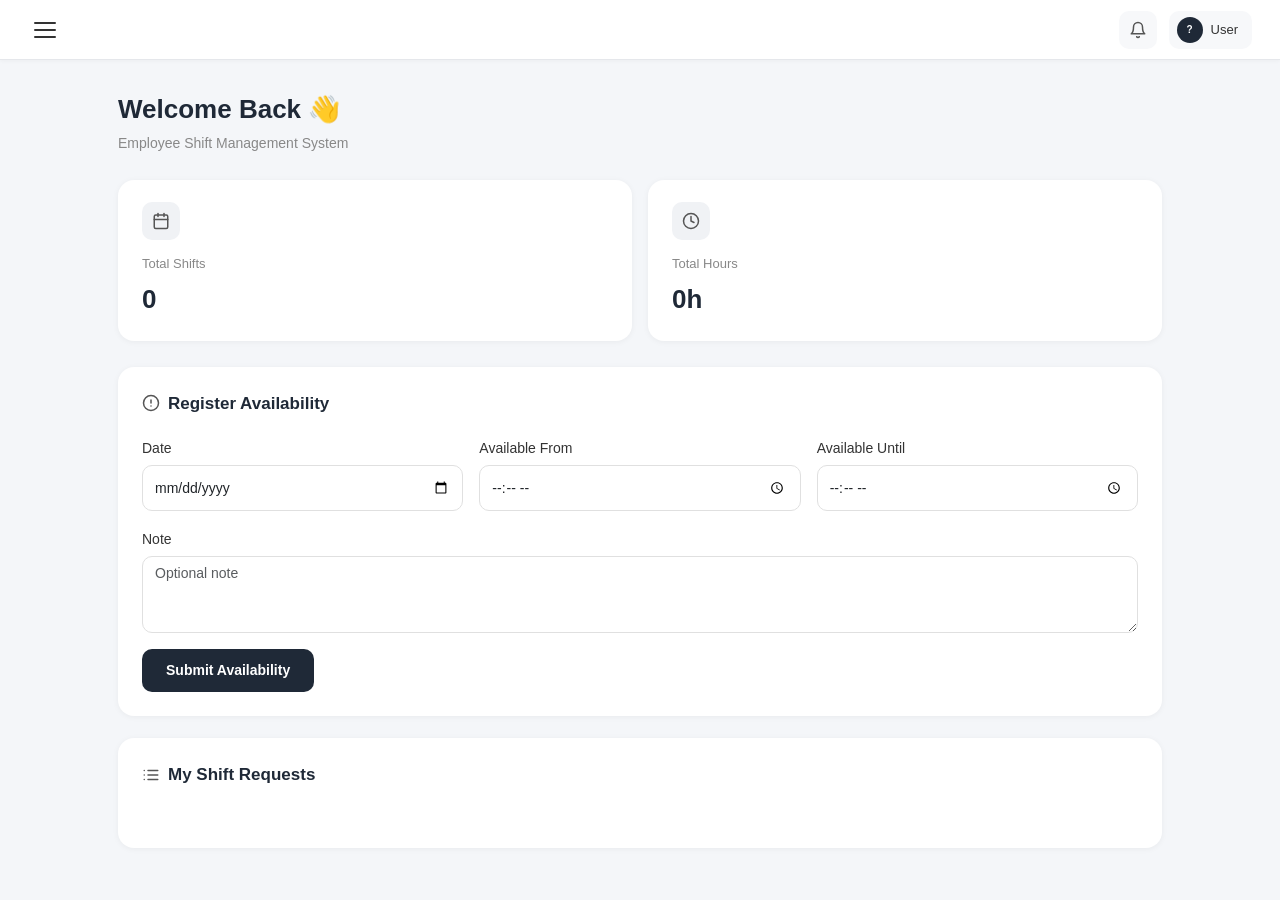
==== src/main/resources/static/index.html @ a36f32c4 "first commit" ====
<!DOCTYPE html>
<html lang="en">
<head>
<meta charset="UTF-8">
<meta name="viewport" content="width=device-width, initial-scale=1.0">
<title>Shift Manager</title>
<link href="https://cdn.jsdelivr.net/npm/bootstrap@5.3.0/dist/css/bootstrap.min.css" rel="stylesheet">
<style>
*{margin:0;padding:0;box-sizing:border-box;}

body{
    background:#f4f6f9;
    font-family:"Segoe UI",sans-serif;
    color:#333;
}

/* ── OVERLAY ── */
#overlay{
    display:none;
    position:fixed;
    inset:0;
    background:rgba(0,0,0,0.35);
    z-index:200;
}
#overlay.open{display:block;}

/* ── DRAWER ── */
.drawer{
    position:fixed;
    top:0;left:0;bottom:0;
    width:270px;
    background:#fff;
    border-right:1px solid #e5e7eb;
    padding:0;
    z-index:300;
    transform:translateX(-100%);
    transition:transform .25s ease;
    display:flex;
    flex-direction:column;
}
.drawer.open{transform:translateX(0);}

.drawer-header{
    display:flex;
    align-items:center;
    justify-content:space-between;
    padding:22px 20px 18px;
    border-bottom:1px solid #f0f0f0;
}

.logo{
    font-size:20px;
    font-weight:700;
    color:#1f2937;
    letter-spacing:-.3px;
}

.close-btn{
    background:none;
    border:none;
    cursor:pointer;
    padding:4px;
    color:#777;
    font-size:20px;
    line-height:1;
}
.close-btn:hover{color:#333;}

/* ── DRAWER USER CARD ── */
.drawer-user{
    margin:16px 16px 0;
    background:#f7f8fa;
    border-radius:12px;
    padding:14px 16px;
    display:flex;
    align-items:center;
    gap:12px;
}
.user-avatar{
    width:38px;height:38px;
    border-radius:50%;
    background:#1f2937;
    color:#fff;
    display:flex;align-items:center;justify-content:center;
    font-size:14px;font-weight:700;
    flex-shrink:0;
}
.user-meta .role-tag{
    font-size:11px;
    color:#999;
}
.user-meta .uname{
    font-size:14px;
    font-weight:600;
    color:#1f2937;
}

/* ── DRAWER NAV ── */
.drawer-nav{
    flex:1;
    overflow-y:auto;
    padding:16px 12px 0;
}

.menu-section{
    font-size:11px;
    color:#aaa;
    text-transform:uppercase;
    letter-spacing:.6px;
    padding:0 8px;
    margin:18px 0 6px;
}

.menu-item{
    display:flex;
    align-items:center;
    gap:12px;
    padding:11px 14px;
    border-radius:10px;
    cursor:pointer;
    transition:.15s;
    font-size:14px;
    color:#444;
    text-decoration:none;
    margin-bottom:2px;
}
.menu-item svg{
    width:18px;height:18px;
    flex-shrink:0;
    stroke:#777;
}
.menu-item:hover{background:#f2f4f7;color:#1f2937;}
.menu-item:hover svg{stroke:#1f2937;}
.menu-item.active{background:#1f2937;color:#fff;}
.menu-item.active svg{stroke:#fff;}

/* ── DRAWER FOOTER ── */
.drawer-footer{
    padding:16px;
    border-top:1px solid #f0f0f0;
}
.logout-btn{
    width:100%;
    background:#ef4444;
    color:#fff;
    border:none;
    padding:11px;
    border-radius:10px;
    font-weight:600;
    font-size:14px;
    cursor:pointer;
    transition:.15s;
    display:flex;align-items:center;justify-content:center;gap:8px;
}
.logout-btn:hover{background:#dc2626;}
.logout-btn svg{width:16px;height:16px;stroke:#fff;}

/* ── TOPBAR ── */
.topbar{
    position:sticky;top:0;z-index:100;
    background:#fff;
    border-bottom:1px solid #e5e7eb;
    padding:0 28px;
    height:60px;
    display:flex;
    align-items:center;
    justify-content:space-between;
    box-shadow:0 1px 4px rgba(0,0,0,.04);
}

.hamburger{
    background:none;
    border:none;
    cursor:pointer;
    padding:6px;
    border-radius:8px;
    display:flex;flex-direction:column;gap:5px;
}
.hamburger:hover{background:#f2f4f7;}
.hamburger span{
    display:block;
    width:22px;height:2px;
    background:#333;
    border-radius:2px;
    transition:.2s;
}

.topbar-right{
    display:flex;align-items:center;gap:12px;
}

.notif-btn{
    position:relative;
    background:#f7f8fa;
    border:none;
    width:38px;height:38px;
    border-radius:10px;
    cursor:pointer;
    display:flex;align-items:center;justify-content:center;
}
.notif-btn svg{width:18px;height:18px;stroke:#555;}
.notif-dot{
    position:absolute;
    top:7px;right:8px;
    width:7px;height:7px;
    background:#ef4444;
    border-radius:50%;
    border:1.5px solid #fff;
}

.user-pill{
    background:#f7f8fa;
    border-radius:10px;
    padding:6px 14px 6px 8px;
    display:flex;align-items:center;gap:8px;
    font-size:13px;
    font-weight:500;
    color:#333;
}
.user-pill .mini-avatar{
    width:26px;height:26px;
    border-radius:50%;
    background:#1f2937;
    color:#fff;
    display:flex;align-items:center;justify-content:center;
    font-size:10px;font-weight:700;
}

/* ── MAIN CONTENT ── */
.main{
    padding:30px 28px;
    max-width:1100px;
    margin:0 auto;
}

.page-heading{
    font-size:26px;font-weight:700;color:#1f2937;
    margin-bottom:4px;
}
.page-sub{
    font-size:14px;color:#888;
    margin-bottom:26px;
}

/* ── STATS ── */
.cards{
    display:grid;
    grid-template-columns:repeat(auto-fit,minmax(200px,1fr));
    gap:16px;
    margin-bottom:26px;
}

.stats-card{
    background:#fff;
    border-radius:16px;
    padding:22px 24px;
    box-shadow:0 1px 6px rgba(0,0,0,.05);
}
.stats-icon{
    width:38px;height:38px;
    border-radius:10px;
    background:#f0f2f5;
    display:flex;align-items:center;justify-content:center;
    margin-bottom:14px;
}
.stats-icon svg{width:18px;height:18px;stroke:#555;}
.stats-title{color:#888;font-size:13px;margin-bottom:6px;}
.stats-value{font-size:26px;font-weight:700;color:#1f2937;}

/* ── SECTION CARDS ── */
.card-box{
    background:#fff;
    border-radius:16px;
    padding:24px;
    margin-bottom:22px;
    box-shadow:0 1px 6px rgba(0,0,0,.05);
}
.section-title{
    font-size:17px;font-weight:700;color:#1f2937;
    margin-bottom:20px;
    display:flex;align-items:center;gap:8px;
}
.section-title svg{width:18px;height:18px;stroke:#555;}

/* ── FORM ── */
.form-control{
    height:46px;
    border-radius:10px;
    border:1px solid #e0e0e0;
    font-size:14px;
}
textarea.form-control{height:auto;}
.form-label{font-weight:500;font-size:14px;margin-bottom:6px;}

.btn-save{
    background:#1f2937;
    color:#fff;
    border:none;
    padding:11px 24px;
    border-radius:10px;
    font-weight:600;
    font-size:14px;
    transition:.15s;
    cursor:pointer;
}
.btn-save:hover{background:#111827;}
.btn-delete{
    background:#fee2e2;
    color:#b91c1c;
    border:none;
    padding:6px 14px;
    border-radius:8px;
    font-size:13px;
    font-weight:600;
    cursor:pointer;
    transition:.15s;
}
.btn-delete:hover{background:#fecaca;}

/* ── TABLE ── */
.table th{
    background:#f8f9fa;
    font-size:13px;
    color:#666;
    font-weight:600;
    border:none;
    padding:12px 16px;
}
.table td{
    vertical-align:middle;
    font-size:14px;
    padding:12px 16px;
}
.table tr:last-child td{border-bottom:none;}

/* ── BADGE ── */
.status-approved{
    background:#dcfce7;color:#166534;
    font-size:12px;font-weight:600;
    padding:4px 10px;border-radius:20px;
}
.status-pending{
    background:#fef3c7;color:#92400e;
    font-size:12px;font-weight:600;
    padding:4px 10px;border-radius:20px;
}

/* ── ADMIN ACTIONS ── */
.action-group{
    display:flex;
    align-items:center;
    gap:6px;
    flex-wrap:wrap;
}
.btn-action{
    border:none;
    padding:7px 12px;
    border-radius:8px;
    font-size:12px;
    font-weight:700;
    cursor:pointer;
    transition:.15s;
    line-height:1;
}
.btn-action.accept{
    background:#dcfce7;
    color:#166534;
}
.btn-action.accept:hover{background:#bbf7d0;}
.btn-action.edit{
    background:#e0f2fe;
    color:#075985;
}
.btn-action.edit:hover{background:#bae6fd;}
.btn-action.delete{
    background:#fee2e2;
    color:#b91c1c;
}
.btn-action.delete:hover{background:#fecaca;}
.edit-panel{
    display:none;
}
.edit-panel.open{
    display:block;
}

/* ── CHAT ── */
#chatBox{
    height:300px;
    overflow-y:auto;
    border:1px solid #eee;
    border-radius:14px;
    padding:16px;
    background:#fafafa;
    margin-bottom:14px;
}
.message-admin{margin-bottom:14px;}
.message-admin .sender{font-size:12px;color:#999;margin-bottom:4px;}
.message-admin .bubble{
    background:#fff;
    border:1px solid #eee;
    padding:10px 14px;
    border-radius:14px 14px 14px 4px;
    display:inline-block;
    font-size:14px;
}
.message-user{text-align:right;margin-bottom:14px;}
.message-user .sender{font-size:12px;color:#999;margin-bottom:4px;}
.message-user .bubble{
    background:#1f2937;
    color:#fff;
    padding:10px 14px;
    border-radius:14px 14px 4px 14px;
    display:inline-block;
    max-width:75%;
    font-size:14px;
}

/* ── PANEL SECTIONS (hidden by default) ── */
.panel{display:none;}
.panel.active{display:block;}

@media(max-width:600px){
    .premium-command{padding:20px;}
    .premium-command .page-heading{font-size:24px;}
    .cards{grid-template-columns:1fr;}
    .card-box{padding:18px;}
    .table th,.table td{white-space:nowrap;}
    .d-flex.gap-2{flex-direction:column;}
    .d-flex.gap-2 .btn-save{width:100%;}
    .user-pill span{max-width:110px;overflow:hidden;text-overflow:ellipsis;white-space:nowrap;}
}
</style>
</head>
<body>

<!-- OVERLAY -->
<div id="overlay" onclick="closeDrawer()"></div>

<!-- DRAWER -->
<div class="drawer" id="drawer">
    <div class="drawer-header">
        <div class="logo">Shift Manager</div>
        <button class="close-btn" onclick="closeDrawer()" aria-label="Đóng menu">✕</button>
    </div>

    <div class="drawer-user">
        <div class="user-avatar" id="drawerAvatar">?</div>
        <div class="user-meta">
            <div class="uname" id="drawerUsername">User</div>
            <div class="role-tag" id="drawerRole">Employee</div>
        </div>
    </div>

    <nav class="drawer-nav">
        <div class="menu-section">Workspace</div>

        <a class="menu-item active" onclick="showPanel('dashboard')">
            <svg viewBox="0 0 24 24" fill="none" stroke-width="2" stroke-linecap="round" stroke-linejoin="round">
                <rect x="3" y="3" width="7" height="7"/><rect x="14" y="3" width="7" height="7"/>
                <rect x="14" y="14" width="7" height="7"/><rect x="3" y="14" width="7" height="7"/>
            </svg>
            Dashboard
        </a>

        <a class="menu-item" onclick="showPanel('schedule')">
            <svg viewBox="0 0 24 24" fill="none" stroke-width="2" stroke-linecap="round" stroke-linejoin="round">
                <rect x="3" y="4" width="18" height="18" rx="2"/>
                <line x1="16" y1="2" x2="16" y2="6"/><line x1="8" y1="2" x2="8" y2="6"/>
                <line x1="3" y1="10" x2="21" y2="10"/>
            </svg>
            My Schedule
        </a>

        <a class="menu-item" onclick="showPanel('messages')">
            <svg viewBox="0 0 24 24" fill="none" stroke-width="2" stroke-linecap="round" stroke-linejoin="round">
                <path d="M21 15a2 2 0 0 1-2 2H7l-4 4V5a2 2 0 0 1 2-2h14a2 2 0 0 1 2 2z"/>
            </svg>
            Messages
        </a>

        <a class="menu-item" onclick="showPanel('notifications')">
            <svg viewBox="0 0 24 24" fill="none" stroke-width="2" stroke-linecap="round" stroke-linejoin="round">
                <path d="M18 8A6 6 0 0 0 6 8c0 7-3 9-3 9h18s-3-2-3-9"/>
                <path d="M13.73 21a2 2 0 0 1-3.46 0"/>
            </svg>
            Notifications
        </a>

        <div class="menu-section">Account</div>

        <a class="menu-item" onclick="showPanel('settings')">
            <svg viewBox="0 0 24 24" fill="none" stroke-width="2" stroke-linecap="round" stroke-linejoin="round">
                <circle cx="12" cy="12" r="3"/>
                <path d="M19.4 15a1.65 1.65 0 0 0 .33 1.82l.06.06a2 2 0 0 1-2.83 2.83l-.06-.06a1.65 1.65 0 0 0-1.82-.33 1.65 1.65 0 0 0-1 1.51V21a2 2 0 0 1-4 0v-.09A1.65 1.65 0 0 0 9 19.4a1.65 1.65 0 0 0-1.82.33l-.06.06a2 2 0 0 1-2.83-2.83l.06-.06A1.65 1.65 0 0 0 4.68 15a1.65 1.65 0 0 0-1.51-1H3a2 2 0 0 1 0-4h.09A1.65 1.65 0 0 0 4.6 9a1.65 1.65 0 0 0-.33-1.82l-.06-.06a2 2 0 0 1 2.83-2.83l.06.06A1.65 1.65 0 0 0 9 4.68a1.65 1.65 0 0 0 1-1.51V3a2 2 0 0 1 4 0v.09a1.65 1.65 0 0 0 1 1.51 1.65 1.65 0 0 0 1.82-.33l.06-.06A2 2 0 0 1 20.46 6.46l-.06.06A1.65 1.65 0 0 0 19.4 9a1.65 1.65 0 0 0 1.51 1H21a2 2 0 0 1 0 4h-.09a1.65 1.65 0 0 0-1.51 1z"/>
            </svg>
            Settings
        </a>

        <a class="menu-item" onclick="showPanel('help')">
            <svg viewBox="0 0 24 24" fill="none" stroke-width="2" stroke-linecap="round" stroke-linejoin="round">
                <circle cx="12" cy="12" r="10"/>
                <path d="M9.09 9a3 3 0 0 1 5.83 1c0 2-3 3-3 3"/>
                <line x1="12" y1="17" x2="12.01" y2="17"/>
            </svg>
            Help & Support
        </a>
    </nav>

    <div class="drawer-footer">
        <button class="logout-btn" onclick="logout()">
            <svg viewBox="0 0 24 24" fill="none" stroke-width="2" stroke-linecap="round" stroke-linejoin="round">
                <path d="M9 21H5a2 2 0 0 1-2-2V5a2 2 0 0 1 2-2h4"/>
                <polyline points="16 17 21 12 16 7"/>
                <line x1="21" y1="12" x2="9" y2="12"/>
            </svg>
            Logout
        </button>
    </div>
</div>

<!-- TOPBAR -->
<div class="topbar">
    <button class="hamburger" onclick="openDrawer()" aria-label="Mở menu">
        <span></span><span></span><span></span>
    </button>
    <div class="topbar-right">
        <button class="notif-btn" onclick="showPanel('notifications')" aria-label="Thông báo">
            <svg viewBox="0 0 24 24" fill="none" stroke-width="2" stroke-linecap="round" stroke-linejoin="round">
                <path d="M18 8A6 6 0 0 0 6 8c0 7-3 9-3 9h18s-3-2-3-9"/>
                <path d="M13.73 21a2 2 0 0 1-3.46 0"/>
            </svg>
            <span class="notif-dot" id="notifDot" style="display:none;"></span>
        </button>
        <div class="user-pill">
            <div class="mini-avatar" id="topAvatar">?</div>
            <span id="topUsername">User</span>
        </div>
    </div>
</div>

<!-- MAIN -->
<div class="main">

    <!-- ===== DASHBOARD ===== -->
    <div class="panel active" id="panel-dashboard">
        <div class="page-heading" id="dashboardHeading">Welcome Back 👋</div>
        <div class="page-sub" id="dashboardSub">Employee Shift Management System</div>

        <div class="cards">
            <div class="stats-card">
                <div class="stats-icon">
                    <svg viewBox="0 0 24 24" fill="none" stroke-width="2" stroke-linecap="round" stroke-linejoin="round">
                        <rect x="3" y="4" width="18" height="18" rx="2"/><line x1="16" y1="2" x2="16" y2="6"/>
                        <line x1="8" y1="2" x2="8" y2="6"/><line x1="3" y1="10" x2="21" y2="10"/>
                    </svg>
                </div>
                <div class="stats-title" id="totalShiftTitle">Total Shifts</div>
                <div class="stats-value" id="totalShift">0</div>
            </div>
            <div class="stats-card">
                <div class="stats-icon">
                    <svg viewBox="0 0 24 24" fill="none" stroke-width="2" stroke-linecap="round" stroke-linejoin="round">
                        <circle cx="12" cy="12" r="10"/>
                        <polyline points="12 6 12 12 16 14"/>
                    </svg>
                </div>
                <div class="stats-title">Total Hours</div>
                <div class="stats-value" id="totalHours">0h</div>
            </div>
        </div>

        <!-- REGISTER AVAILABILITY -->
        <div class="card-box" id="availabilityBox">
            <div class="section-title">
                <svg viewBox="0 0 24 24" fill="none" stroke-width="2" stroke-linecap="round" stroke-linejoin="round">
                    <circle cx="12" cy="12" r="10"/>
                    <line x1="12" y1="8" x2="12" y2="12"/>
                    <line x1="12" y1="16" x2="12.01" y2="16"/>
                </svg>
                Register Availability
            </div>
            <div class="row g-3">
                <div class="col-md-4">
                    <label class="form-label">Date</label>
                    <input type="date" id="date" class="form-control">
                </div>
                <div class="col-md-4">
                    <label class="form-label">Available From</label>
                    <input type="time" id="startTime" class="form-control">
                </div>
                <div class="col-md-4">
                    <label class="form-label">Available Until</label>
                    <input type="time" id="endTime" class="form-control">
                </div>
                <div class="col-12">
                    <label class="form-label">Note</label>
                    <textarea id="note" class="form-control" rows="3" placeholder="Optional note"></textarea>
                </div>
                <div class="col-12">
                    <button class="btn-save" onclick="addShift()">Submit Availability</button>
                </div>
            </div>
        </div>

        <!-- ADMIN EDIT SHIFT -->
        <div class="card-box edit-panel" id="editShiftBox">
            <div class="section-title">
                <svg viewBox="0 0 24 24" fill="none" stroke-width="2" stroke-linecap="round" stroke-linejoin="round">
                    <path d="M12 20h9"/>
                    <path d="M16.5 3.5a2.12 2.12 0 0 1 3 3L7 19l-4 1 1-4Z"/>
                </svg>
                Edit Employee Shift
            </div>
            <input type="hidden" id="editShiftId">
            <div class="row g-3">
                <div class="col-md-3">
                    <label class="form-label">Employee</label>
                    <input type="text" id="editEmployee" class="form-control" disabled>
                </div>
                <div class="col-md-3">
                    <label class="form-label">Date</label>
                    <input type="date" id="editDate" class="form-control">
                </div>
                <div class="col-md-3">
                    <label class="form-label">Start</label>
                    <input type="time" id="editStartTime" class="form-control">
                </div>
                <div class="col-md-3">
                    <label class="form-label">End</label>
                    <input type="time" id="editEndTime" class="form-control">
                </div>
                <div class="col-12">
                    <label class="form-label">Note</label>
                    <textarea id="editNote" class="form-control" rows="3"></textarea>
                </div>
                <div class="col-12 d-flex gap-2">
                    <button class="btn-save" onclick="saveEditedShift()">Save Edit</button>
                    <button class="btn-delete" onclick="cancelEditShift()">Cancel</button>
                </div>
            </div>
        </div>

        <!-- SHIFT TABLE -->
        <div class="card-box">
            <div class="section-title" id="shiftRequestTitle">
                <svg viewBox="0 0 24 24" fill="none" stroke-width="2" stroke-linecap="round" stroke-linejoin="round">
                    <line x1="8" y1="6" x2="21" y2="6"/><line x1="8" y1="12" x2="21" y2="12"/>
                    <line x1="8" y1="18" x2="21" y2="18"/>
                    <line x1="3" y1="6" x2="3.01" y2="6"/><line x1="3" y1="12" x2="3.01" y2="12"/>
                    <line x1="3" y1="18" x2="3.01" y2="18"/>
                </svg>
                My Shift Requests
            </div>
            <div class="table-responsive">
                <table class="table align-middle">
                    <thead id="shiftTableHead"></thead>
                    <tbody id="shiftTable"></tbody>
                </table>
            </div>
        </div>
    </div>

    <!-- ===== MY SCHEDULE ===== -->
    <div class="panel" id="panel-schedule">
        <div class="page-heading" id="scheduleHeading">My Schedule</div>
        <div class="page-sub" id="scheduleSub">Approved work schedule</div>

        <div class="card-box">
            <div class="section-title" id="approvedScheduleTitle">Approved Work Schedule</div>
            <div class="table-responsive">
                <table class="table align-middle">
                    <thead id="approvedScheduleHead">
                        <tr><th>Date</th><th>Start</th><th>End</th><th>Status</th></tr>
                    </thead>
                    <tbody id="approvedScheduleTable"></tbody>
                </table>
            </div>
        </div>
    </div>

    <!-- ===== MESSAGES ===== -->
    <div class="panel" id="panel-messages">
        <div class="page-heading">Messages</div>
        <div class="page-sub" id="messageSub">Chat with your manager</div>

        <div class="card-box">
            <div class="mb-3" id="adminChatSelector" style="display:none;">
                <label class="form-label">Select employee</label>
                <select id="chatUserSelect" class="form-control form-select" onchange="selectChatUser(this.value)">
                    <option value="">Choose employee...</option>
                </select>
            </div>
            <div id="chatBox">
                <div class="message-admin">
                    <div class="sender">Manager</div>
                    <div class="bubble">Please submit next week's availability.</div>
                </div>
            </div>
            <div class="d-flex gap-2">
                <input type="text" id="messageInput" class="form-control" placeholder="Type message...">
                <button class="btn-save" onclick="sendMessage()">Send</button>
            </div>
        </div>
    </div>

    <!-- ===== NOTIFICATIONS ===== -->
    <div class="panel" id="panel-notifications">
        <div class="page-heading">Notifications</div>
        <div class="page-sub">Your latest updates</div>

        <div class="card-box">
            <div id="notifList" style="display:flex;flex-direction:column;gap:12px;">
                <div style="color:#aaa;font-size:14px;text-align:center;padding:20px;">Loading notifications...</div>
            </div>
        </div>
    </div>

    <!-- ===== SETTINGS ===== -->
    <div class="panel" id="panel-settings">
        <div class="page-heading" data-i18n="settingsTitle">Settings</div>
        <div class="page-sub" data-i18n="settingsSub">Manage your account preferences</div>

        <div class="card-box">
            <div class="section-title" data-i18n="profileTitle">Profile</div>
            <div class="row g-3">
                <div class="col-md-6">
                    <label class="form-label" data-i18n="usernameLabel">Username</label>
                    <input type="text" id="settingUsername" class="form-control" disabled>
                </div>
                <div class="col-md-6">
                    <label class="form-label" data-i18n="fullNameLabel">Full Name</label>
                    <input type="text" id="settingFullName" class="form-control" placeholder="Your full name">
                </div>
                <div class="col-md-6">
                    <label class="form-label" data-i18n="emailLabel">Email</label>
                    <input type="email" id="settingEmail" class="form-control" placeholder="your@email.com">
                </div>
                <div class="col-md-6">
                    <label class="form-label" data-i18n="phoneLabel">Phone</label>
                    <input type="tel" id="settingPhone" class="form-control" placeholder="+84 000 000 000">
                </div>
                <div class="col-12">
                    <button class="btn-save" onclick="saveProfile()" data-i18n="saveProfileBtn">Save Profile</button>
                </div>
            </div>
        </div>

        <div class="card-box">
            <div class="section-title" data-i18n="securityTitle">Security</div>
            <div class="row g-3">
                <div class="col-md-6">
                    <label class="form-label" data-i18n="currentPasswordLabel">Current Password</label>
                    <input type="password" id="currentPassword" class="form-control" placeholder="••••••••">
                </div>
                <div class="col-md-6">
                    <label class="form-label" data-i18n="newPasswordLabel">New Password</label>
                    <input type="password" id="newPassword" class="form-control" placeholder="••••••••">
                </div>
                <div class="col-md-6">
                    <label class="form-label" data-i18n="confirmPasswordLabel">Confirm Password</label>
                    <input type="password" id="confirmPassword" class="form-control" placeholder="••••••••">
                </div>
                <div class="col-12">
                    <button class="btn-save" onclick="changePassword()" data-i18n="changePasswordBtn">Change Password</button>
                </div>
            </div>
        </div>

        <div class="card-box">
            <div class="section-title" data-i18n="preferencesTitle">Preferences</div>
            <div class="row g-3">
                <div class="col-12">
                    <label class="form-label" data-i18n="languageLabel">Language</label>
                    <select id="languageSelect" class="form-control form-select" onchange="changeLanguage(this.value)">
                        <option value="en">English</option>
                        <option value="vi">Tiếng Việt</option>
                    </select>
                </div>
                <div class="col-12">
                    <label class="form-label d-flex align-items-center gap-2">
                        <input type="checkbox" id="emailNotifications" checked> <span data-i18n="emailNotificationsLabel">Email notifications</span>
                    </label>
                    <label class="form-label d-flex align-items-center gap-2" style="margin-top:8px;">
                        <input type="checkbox" id="shiftReminders" checked> <span data-i18n="shiftRemindersLabel">Shift reminders</span>
                    </label>
                </div>
                <div class="col-12">
                    <button class="btn-save" onclick="savePreferences()" data-i18n="savePreferencesBtn">Save Preferences</button>
                </div>
            </div>
        </div>
    </div>

    <!-- ===== HELP ===== -->
    <div class="panel" id="panel-help">
        <div class="page-heading">Help & Support</div>
        <div class="page-sub">Find answers and contact support</div>

        <div class="card-box">
            <div class="section-title">Frequently Asked Questions</div>
            <div style="display:flex;flex-direction:column;gap:14px;">
                <details style="border:1px solid #eee;border-radius:10px;padding:14px;">
                    <summary style="font-weight:600;font-size:14px;cursor:pointer;">How do I submit availability?</summary>
                    <p style="font-size:13px;color:#666;margin-top:10px;">Go to the Dashboard and fill in the Register Availability form with your preferred date and time window, then click Submit.</p>
                </details>
                <details style="border:1px solid #eee;border-radius:10px;padding:14px;">
                    <summary style="font-weight:600;font-size:14px;cursor:pointer;">How is Total Hours calculated?</summary>
                    <p style="font-size:13px;color:#666;margin-top:10px;">Total Hours sums the duration of every shift request you've submitted (end time minus start time) and displays the total in hours and minutes.</p>
                </details>
                <details style="border:1px solid #eee;border-radius:10px;padding:14px;">
                    <summary style="font-weight:600;font-size:14px;cursor:pointer;">How do I contact my manager?</summary>
                    <p style="font-size:13px;color:#666;margin-top:10px;">Use the Messages section from the side menu to send messages directly to your manager.</p>
                </details>
            </div>
        </div>

        <div class="card-box">
            <div class="section-title">Contact Support</div>
            <div class="row g-3">
                <div class="col-12">
                    <label class="form-label">Your message</label>
                    <textarea class="form-control" rows="4" placeholder="Describe your issue..."></textarea>
                </div>
                <div class="col-12">
                    <button class="btn-save">Send to Support</button>
                </div>
            </div>
        </div>
    </div>

</div>

<script>
/* ── USER INFO ── */
const username = localStorage.getItem("username") || "User";
const role = (localStorage.getItem("role") || "").toLowerCase();
const isAdmin = role === "admin" || username.toLowerCase() === "admin";
const initials = username.split(" ").map(w=>w[0]).join("").toUpperCase().slice(0,2) || "U";

document.getElementById("topUsername").innerText = username;
document.getElementById("topAvatar").innerText = initials;
document.getElementById("drawerUsername").innerText = username;
document.getElementById("drawerAvatar").innerText = initials;
document.getElementById("drawerRole").innerText = isAdmin ? "Admin" : "Employee";
document.getElementById("settingUsername").value = username;

if(isAdmin){
    document.getElementById("dashboardHeading").innerText = "Admin Dashboard";
    document.getElementById("dashboardSub").innerText = "Review and manage employee shift requests";
    document.getElementById("totalShiftTitle").innerText = "Total Requests";
    document.getElementById("shiftRequestTitle").lastChild.textContent = " All Employee Shift Requests";
    document.getElementById("availabilityBox").style.display = "none";
    document.getElementById("scheduleHeading").innerText = "Approved Schedules";
    document.getElementById("scheduleSub").innerText = "Approved work schedules by employee";
    document.getElementById("approvedScheduleTitle").innerText = "Approved Employee Work Schedule";
}

/* ── DRAWER ── */
function openDrawer(){
    document.getElementById("drawer").classList.add("open");
    document.getElementById("overlay").classList.add("open");
}
function closeDrawer(){
    document.getElementById("drawer").classList.remove("open");
    document.getElementById("overlay").classList.remove("open");
}

/* ── PANELS ── */
function showPanel(id){
    document.querySelectorAll(".panel").forEach(p=>p.classList.remove("active"));
    document.querySelectorAll(".menu-item").forEach(m=>m.classList.remove("active"));

    const panel = document.getElementById("panel-"+id);
    if(panel) panel.classList.add("active");

    document.querySelectorAll(".menu-item").forEach(m=>{
        if(m.getAttribute("onclick") && m.getAttribute("onclick").includes("'"+id+"'")){
            m.classList.add("active");
        }
    });

    closeDrawer();
    window.scrollTo({top:0,behavior:"smooth"});

    if(id === "messages"){
        openMessages();
    }
    if(id === "notifications"){
        buildNotifications();
    }
}

/* ── HELPERS ── */
function calcHours(start, end){
    if(!start || !end) return 0;
    const [sh,sm] = start.split(":").map(Number);
    const [eh,em] = end.split(":").map(Number);
    const mins = (eh*60+em) - (sh*60+sm);
    return mins > 0 ? mins : 0;
}

function formatHours(totalMins){
    const h = Math.floor(totalMins/60);
    const m = totalMins%60;
    return m > 0 ? `${h}h ${m}m` : `${h}h`;
}

function safeText(value){
    return String(value ?? "").replace(/[&<>"']/g, char => ({
        "&":"&amp;",
        "<":"&lt;",
        ">":"&gt;",
        '"':"&quot;",
        "'":"&#039;"
    }[char]));
}

function normalizeStatus(status){
    return (status || "pending").toLowerCase();
}

function getShiftUser(shift){
    return shift.username || shift.employeeName || shift.name || shift.user || "Unknown";
}

function statusBadge(status){
    const normalized = normalizeStatus(status);
    if(normalized === "approved"){
        return `<span class="status-approved">Approved</span>`;
    }
    return `<span class="status-pending">Pending</span>`;
}

function makeButton(label, onclick, type){
    const actionType = type || "accept";
    return `<button class="btn-action ${actionType}" onclick="${onclick}">${label}</button>`;
}

/* ── LOAD SHIFTS ── */
let shiftsData = [];

function loadShifts(){
    const requestUser = isAdmin ? "admin" : username;
    const url = `http://localhost:8081/shifts?username=${encodeURIComponent(requestUser)}`;

    fetch(url)
    .then(res=>res.json())
    .then(data=>{
        shiftsData = Array.isArray(data) ? data : [];
        renderShifts();
        renderApprovedSchedule();
        buildNotifications();
    })
    .catch(()=>{
        shiftsData = JSON.parse(localStorage.getItem("demoShifts") || "[]");
        if(!isAdmin){
            shiftsData = shiftsData.filter(s=>getShiftUser(s) === username);
        }
        renderShifts();
        renderApprovedSchedule();
        buildNotifications();
    });
}

function saveDemoShifts(){
    const allDemoShifts = JSON.parse(localStorage.getItem("demoShifts") || "[]");
    const otherShifts = allDemoShifts.filter(s=>!shiftsData.some(current=>current.id === s.id));
    localStorage.setItem("demoShifts", JSON.stringify([...otherShifts, ...shiftsData]));
}

function renderShifts(){
    const head = document.getElementById("shiftTableHead");
    const table = document.getElementById("shiftTable");
    table.innerHTML = "";

    if(isAdmin){
        head.innerHTML = `
            <tr>
                <th>User</th><th>Date</th><th>Start</th><th>End</th><th>Hours</th><th>Note</th><th>Status</th><th>Action</th>
            </tr>`;
    } else {
        head.innerHTML = `
            <tr>
                <th>Date</th><th>Start</th><th>End</th><th>Hours</th><th>Note</th><th>Status</th><th>Action</th>
            </tr>`;
    }

    document.getElementById("totalShift").innerText = shiftsData.length;

    let totalMins = 0;
    shiftsData.forEach(shift=>{
        const mins = calcHours(shift.startTime, shift.endTime);
        totalMins += mins;
        const hDisplay = formatHours(mins);
        const status = normalizeStatus(shift.status);
        const acceptButton = status !== "approved" ? makeButton("Accept", `approveShift(${shift.id})`) : "";
        const editButton = makeButton("Edit", `editShift(${shift.id})`, "edit");
        const deleteButton = makeButton("Delete", `deleteShift(${shift.id})`, "delete");
        const actions = `<div class="action-group">${acceptButton}${editButton}${deleteButton}</div>`;

        if(isAdmin){
            table.innerHTML += `
                <tr>
                    <td><strong>${safeText(getShiftUser(shift))}</strong></td>
                    <td>${safeText(shift.date)}</td>
                    <td>${safeText(shift.startTime)}</td>
                    <td>${safeText(shift.endTime)}</td>
                    <td><strong>${hDisplay}</strong></td>
                    <td>${safeText(shift.note) || "—"}</td>
                    <td>${statusBadge(status)}</td>
                    <td>${actions}</td>
                </tr>`;
        } else {
            table.innerHTML += `
                <tr>
                    <td>${safeText(shift.date)}</td>
                    <td>${safeText(shift.startTime)}</td>
                    <td>${safeText(shift.endTime)}</td>
                    <td><strong>${hDisplay}</strong></td>
                    <td>${safeText(shift.note) || "—"}</td>
                    <td>${statusBadge(status)}</td>
                    <td><div class="action-group">${deleteButton}</div></td>
                </tr>`;
        }
    });

    if(shiftsData.length === 0){
        const colspan = isAdmin ? 8 : 7;
        table.innerHTML = `<tr><td colspan="${colspan}">No shift requests yet.</td></tr>`;
    }

    document.getElementById("totalHours").innerText = formatHours(totalMins);
}

function renderApprovedSchedule(){
    const table = document.getElementById("approvedScheduleTable");
    const head = document.getElementById("approvedScheduleHead");
    const approved = shiftsData.filter(s=>normalizeStatus(s.status) === "approved");

    if(isAdmin){
        head.innerHTML = `<tr><th>User</th><th>Date</th><th>Start</th><th>End</th><th>Status</th></tr>`;
    } else {
        head.innerHTML = `<tr><th>Date</th><th>Start</th><th>End</th><th>Status</th></tr>`;
    }

    table.innerHTML = "";
    if(approved.length === 0){
        table.innerHTML = `<tr><td colspan="${isAdmin ? 5 : 4}">No approved schedule yet.</td></tr>`;
        return;
    }

    approved.forEach(shift=>{
        if(isAdmin){
            table.innerHTML += `
                <tr>
                    <td><strong>${safeText(getShiftUser(shift))}</strong></td>
                    <td>${safeText(shift.date)}</td>
                    <td>${safeText(shift.startTime)}</td>
                    <td>${safeText(shift.endTime)}</td>
                    <td>${statusBadge("approved")}</td>
                </tr>`;
        } else {
            table.innerHTML += `
                <tr>
                    <td>${safeText(shift.date)}</td>
                    <td>${safeText(shift.startTime)}</td>
                    <td>${safeText(shift.endTime)}</td>
                    <td>${statusBadge("approved")}</td>
                </tr>`;
        }
    });
}

/* ── ADD SHIFT ── */
function addShift(){
    const dateVal = document.getElementById("date").value;
    const startVal = document.getElementById("startTime").value;
    const endVal = document.getElementById("endTime").value;
    const noteVal = document.getElementById("note").value;

    if(!dateVal||!startVal||!endVal){
        alert("Please fill in date, start time and end time.");
        return;
    }
    if(calcHours(startVal,endVal)<=0){
        alert("End time must be after start time.");
        return;
    }

    const shift = {
        employeeName:username,
        date:dateVal,
        startTime:startVal,
        endTime:endVal,
        note:noteVal,
        username:username,
        status:"pending"
    };

    fetch("http://localhost:8081/shifts",{
        method:"POST",
        headers:{"Content-Type":"application/json"},
        body:JSON.stringify(shift)
    })
    .then(res=>res.json())
    .then(()=>{ clearForm(); loadShifts(); })
    .catch(()=>{
        shiftsData.push({
            id: Date.now(),
            ...shift
        });
        saveDemoShifts();
        clearForm();
        renderShifts();
        renderApprovedSchedule();
    });
}

/* ── UPDATE SHIFT ── */
function updateShift(id, changes){
    const oldShift = shiftsData.find(s=>s.id === id);
    if(!oldShift) return;

    const updatedShift = {
        ...oldShift,
        ...changes,
        username: oldShift.username || oldShift.employeeName || getShiftUser(oldShift),
        employeeName: oldShift.employeeName || oldShift.username || getShiftUser(oldShift)
    };

    fetch(`http://localhost:8081/shifts/${id}`,{
        method:"PUT",
        headers:{"Content-Type":"application/json"},
        body:JSON.stringify(updatedShift)
    })
    .then(res=>{
        if(!res.ok){
            throw new Error("Update failed");
        }
        return res.json();
    })
    .then(savedShift=>{
        shiftsData = shiftsData.map(s=>s.id === id ? savedShift : s);
        renderShifts();
        renderApprovedSchedule();
    })
    .catch(()=>{
        shiftsData = shiftsData.map(s=>s.id === id ? updatedShift : s);
        saveDemoShifts();
        renderShifts();
        renderApprovedSchedule();
    });
}

function approveShift(id){
    if(!isAdmin){
        alert("Only admin can approve shifts.");
        return;
    }
    updateShift(id, {status:"approved"});
}

function editShift(id){
    if(!isAdmin){
        alert("Only admin can edit employee shifts.");
        return;
    }

    const shift = shiftsData.find(s=>s.id === id);
    if(!shift) return;

    document.getElementById("editShiftId").value = shift.id;
    document.getElementById("editEmployee").value = getShiftUser(shift);
    document.getElementById("editDate").value = shift.date || "";
    document.getElementById("editStartTime").value = shift.startTime || "";
    document.getElementById("editEndTime").value = shift.endTime || "";
    document.getElementById("editNote").value = shift.note || "";

    document.getElementById("editShiftBox").classList.add("open");
    document.getElementById("editShiftBox").scrollIntoView({behavior:"smooth", block:"start"});
}

function cancelEditShift(){
    document.getElementById("editShiftId").value = "";
    document.getElementById("editEmployee").value = "";
    document.getElementById("editDate").value = "";
    document.getElementById("editStartTime").value = "";
    document.getElementById("editEndTime").value = "";
    document.getElementById("editNote").value = "";
    document.getElementById("editShiftBox").classList.remove("open");
}

function saveEditedShift(){
    const id = Number(document.getElementById("editShiftId").value);
    const shift = shiftsData.find(s=>s.id === id);
    if(!shift) return;

    const newDate = document.getElementById("editDate").value;
    const newStart = document.getElementById("editStartTime").value;
    const newEnd = document.getElementById("editEndTime").value;
    const newNote = document.getElementById("editNote").value;

    if(!newDate || !newStart || !newEnd){
        alert("Date, start time and end time are required.");
        return;
    }

    if(calcHours(newStart,newEnd)<=0){
        alert("End time must be after start time.");
        return;
    }

    updateShift(id, {
        date:newDate,
        startTime:newStart,
        endTime:newEnd,
        note:newNote
    });
    cancelEditShift();
}

/* ── DELETE SHIFT ── */
function deleteShift(id){
    if(!confirm("Delete this shift?")) return;
    fetch(`http://localhost:8081/shifts/${id}`,{method:"DELETE"})
    .then(()=>loadShifts())
    .catch(()=>{
        shiftsData = shiftsData.filter(s=>s.id!==id);
        saveDemoShifts();
        renderShifts();
        renderApprovedSchedule();
    });
}

/* ── CLEAR FORM ── */
function clearForm(){
    document.getElementById("date").value="";
    document.getElementById("startTime").value="";
    document.getElementById("endTime").value="";
    document.getElementById("note").value="";
}

/* ── MESSAGES ── */
const adminAccount = "admin";
let activeChatUser = isAdmin ? "" : adminAccount;

if(isAdmin){
    document.getElementById("adminChatSelector").style.display = "block";
    document.getElementById("messageSub").innerText = "Chat with employees";
}

function messageSenderName(message){
    return message.sender === username || (isAdmin && message.sender === adminAccount) ? "You" : message.sender;
}

function getChatPartner(){
    return isAdmin ? activeChatUser : adminAccount;
}

function renderMessages(messages){
    const chatBox = document.getElementById("chatBox");
    chatBox.innerHTML = "";

    if(!messages.length){
        chatBox.innerHTML = `
            <div class="message-admin">
                <div class="sender">System</div>
                <div class="bubble">No messages yet.</div>
            </div>`;
        return;
    }

    messages.forEach(message=>{
        const mine = message.sender === username || (isAdmin && message.sender === adminAccount);
        chatBox.innerHTML += `
            <div class="${mine ? "message-user" : "message-admin"}">
                <div class="sender">${safeText(messageSenderName(message))}</div>
                <div class="bubble">${safeText(message.content)}</div>
            </div>`;
    });

    chatBox.scrollTop = chatBox.scrollHeight;
}

function loadMessageUsers(){
    if(!isAdmin) return;

    fetch(`http://localhost:8081/messages/users?admin=${encodeURIComponent(adminAccount)}`)
    .then(res=>res.json())
    .then(users=>{
        const select = document.getElementById("chatUserSelect");
        const current = select.value;
        select.innerHTML = `<option value="">Choose employee...</option>`;

        users.forEach(user=>{
            select.innerHTML += `<option value="${safeText(user)}">${safeText(user)}</option>`;
        });

        if(current && users.includes(current)){
            select.value = current;
        } else if(!activeChatUser && users.length){
            activeChatUser = users[0];
            select.value = activeChatUser;
            loadMessages();
        }
    })
    .catch(()=>{});
}

function selectChatUser(user){
    activeChatUser = user;
    loadMessages();
}

function loadMessages(){
    const partner = getChatPartner();
    if(isAdmin && !partner){
        renderMessages([]);
        return;
    }

    fetch(`http://localhost:8081/messages/conversation?user1=${encodeURIComponent(adminAccount)}&user2=${encodeURIComponent(isAdmin ? partner : username)}`)
    .then(res=>res.json())
    .then(messages=>{
        renderMessages(Array.isArray(messages) ? messages : []);
        markMessagesRead();
    })
    .catch(()=>renderMessages([]));
}

function openMessages(){
    if(isAdmin){
        loadMessageUsers();
    }
    loadMessages();
}

function sendMessage(){
    const input = document.getElementById("messageInput");
    const text = input.value.trim();
    const partner = getChatPartner();

    if(!text) return;
    if(isAdmin && !partner){
        alert("Please choose an employee first.");
        return;
    }

    const message = {
        sender: isAdmin ? adminAccount : username,
        receiver: isAdmin ? partner : adminAccount,
        content: text
    };

    fetch("http://localhost:8081/messages",{
        method:"POST",
        headers:{"Content-Type":"application/json"},
        body:JSON.stringify(message)
    })
    .then(res=>res.json())
    .then(()=>{
        input.value="";
        loadMessages();
        updateUnreadDot();
        if(isAdmin) loadMessageUsers();
    })
    .catch(()=>{
        input.value="";
        renderMessages([message]);
    });
}

function updateUnreadDot(){
    fetch(`http://localhost:8081/messages/unread-count?username=${encodeURIComponent(isAdmin ? adminAccount : username)}`)
    .then(res=>res.json())
    .then(count=>{
        const dot = document.getElementById("notifDot");
        dot.style.display = Number(count) > 0 ? "block" : "none";
    })
    .catch(()=>{});
}

function markMessagesRead(){
    const partner = getChatPartner();
    if(isAdmin && !partner) return;

    fetch(`http://localhost:8081/messages/read?username=${encodeURIComponent(isAdmin ? adminAccount : username)}&sender=${encodeURIComponent(isAdmin ? partner : adminAccount)}`,{
        method:"PUT"
    })
    .then(()=>updateUnreadDot())
    .catch(()=>{});
}

document.addEventListener("DOMContentLoaded",()=>{
    const mi = document.getElementById("messageInput");
    if(mi) mi.addEventListener("keydown",e=>{ if(e.key==="Enter") sendMessage(); });
    updateUnreadDot();
    setInterval(updateUnreadDot, 10000);
    loadSettings();
});

/* ── LOGOUT ── */
let notifications = [];
const readNotificationIds = new Set(JSON.parse(localStorage.getItem("readNotifications") || "[]"));

function saveReadNotifications(){
    localStorage.setItem("readNotifications", JSON.stringify([...readNotificationIds]));
}

function timeAgo(dateStr){
    if(!dateStr) return "Recently";
    const diff = Date.now() - new Date(dateStr).getTime();
    const mins = Math.floor(diff / 60000);
    if(mins < 1) return "Just now";
    if(mins < 60) return `${mins} minute${mins > 1 ? "s" : ""} ago`;
    const hrs = Math.floor(mins / 60);
    if(hrs < 24) return `${hrs} hour${hrs > 1 ? "s" : ""} ago`;
    const days = Math.floor(hrs / 24);
    return `${days} day${days > 1 ? "s" : ""} ago`;
}

function formatNotificationTime(dateStr){
    if(!dateStr) return "Recently";
    const d = new Date(dateStr);
    if(Number.isNaN(d.getTime())) return "Recently";
    return `${d.toLocaleDateString()} ${d.toLocaleTimeString([], {hour:"2-digit", minute:"2-digit"})}`;
}

function renderNotifications(){
    const list = document.getElementById("notifList");
    if(!list) return;

    if(!notifications.length){
        list.innerHTML = `<div style="color:#aaa;font-size:14px;text-align:center;padding:20px;">No notifications yet.</div>`;
        return;
    }

    notifications.sort((a,b)=>{
        if(a.read !== b.read) return a.read ? 1 : -1;
        return new Date(b.createdAt).getTime() - new Date(a.createdAt).getTime();
    });

    list.innerHTML = notifications.map(n => `
        <div onclick="openNotification('${safeText(n.id)}')" style="display:flex;gap:14px;align-items:flex-start;padding:14px;background:${n.read ? "#fff" : "#eff6ff"};border-radius:12px;border-left:3px solid ${n.color};cursor:pointer;box-shadow:${n.read ? "none" : "0 1px 6px rgba(59,130,246,.12)"};">
            <div style="width:10px;height:10px;border-radius:50%;background:${n.color};margin-top:5px;flex-shrink:0;"></div>
            <div style="flex:1;">
                <div style="font-size:14px;font-weight:600;color:#1f2937;">${safeText(n.title)}</div>
                <div style="font-size:13px;color:#777;margin-top:2px;">${safeText(n.body)}</div>
                <div style="font-size:12px;color:#aaa;margin-top:4px;">${safeText(n.time)} · ${safeText(formatNotificationTime(n.createdAt))}</div>
            </div>
        </div>`).join("");
}

function openNotification(id){
    const notification = notifications.find(n=>n.id === id);
    if(!notification) return;

    readNotificationIds.add(id);
    saveReadNotifications();
    notification.read = true;
    renderNotifications();

    if(notification.target === "messages"){
        showPanel("messages");
        return;
    }
    if(notification.target === "schedule"){
        showPanel("schedule");
        return;
    }
    showPanel("dashboard");
}

function buildNotifications(){
    const now = new Date().toISOString();
    notifications = [];

    if(!isAdmin){
        const approved = shiftsData.filter(s=>normalizeStatus(s.status) === "approved");
        approved.forEach(shift=>{
            const id = "shift-" + shift.id;
            const createdAt = shift.updatedAt || shift.createdAt || now;
            notifications.push({
                id:id,
                title:"Shift approved",
                body:`Your shift on ${shift.date} (${shift.startTime} - ${shift.endTime}) has been approved by admin.`,
                color:"#22c55e",
                time:timeAgo(createdAt),
                createdAt:createdAt,
                read:readNotificationIds.has(id),
                target:"schedule"
            });
        });
    }

    if(isAdmin){
        const pending = shiftsData.filter(s=>normalizeStatus(s.status) === "pending");
        if(pending.length > 0){
            const id = "pending-shifts";
            notifications.push({
                id:id,
                title:`${pending.length} pending shift request(s)`,
                body:"Employees are waiting for shift approval.",
                color:"#f59e0b",
                time:timeAgo(now),
                createdAt:now,
                read:readNotificationIds.has(id),
                target:"dashboard"
            });
        }
    }

    fetch(`http://localhost:8081/messages/unread-count?username=${encodeURIComponent(isAdmin ? adminAccount : username)}`)
    .then(res=>res.json())
    .then(count=>{
        if(Number(count) > 0){
            const id = "unread-msg";
            notifications.unshift({
                id:id,
                title:"New message",
                body:isAdmin
                    ? `You have ${count} unread message(s) from employee(s).`
                    : `You have ${count} unread message(s) from your manager.`,
                color:"#3b82f6",
                time:timeAgo(now),
                createdAt:now,
                read:readNotificationIds.has(id),
                target:"messages"
            });
        }
        renderNotifications();
    })
    .catch(()=>renderNotifications());
}

/* ── SETTINGS ── */
const translations = {
    en:{
        settingsTitle:"Settings",
        settingsSub:"Manage your account preferences",
        profileTitle:"Profile",
        usernameLabel:"Username",
        fullNameLabel:"Full Name",
        emailLabel:"Email",
        phoneLabel:"Phone",
        saveProfileBtn:"Save Profile",
        securityTitle:"Security",
        currentPasswordLabel:"Current Password",
        newPasswordLabel:"New Password",
        confirmPasswordLabel:"Confirm Password",
        changePasswordBtn:"Change Password",
        preferencesTitle:"Preferences",
        languageLabel:"Language",
        emailNotificationsLabel:"Email notifications",
        shiftRemindersLabel:"Shift reminders",
        savePreferencesBtn:"Save Preferences"
    },
    vi:{
        settingsTitle:"Cài đặt",
        settingsSub:"Quản lý thông tin tài khoản và tùy chọn của bạn",
        profileTitle:"Hồ sơ",
        usernameLabel:"Tên đăng nhập",
        fullNameLabel:"Họ và tên",
        emailLabel:"Email",
        phoneLabel:"Số điện thoại",
        saveProfileBtn:"Lưu hồ sơ",
        securityTitle:"Bảo mật",
        currentPasswordLabel:"Mật khẩu hiện tại",
        newPasswordLabel:"Mật khẩu mới",
        confirmPasswordLabel:"Xác nhận mật khẩu",
        changePasswordBtn:"Đổi mật khẩu",
        preferencesTitle:"Tùy chọn",
        languageLabel:"Ngôn ngữ",
        emailNotificationsLabel:"Thông báo qua email",
        shiftRemindersLabel:"Nhắc lịch làm việc",
        savePreferencesBtn:"Lưu tùy chọn"
    }
};

function applyLanguage(lang){
    const dict = translations[lang] || translations.en;
    document.querySelectorAll("[data-i18n]").forEach(el=>{
        const key = el.getAttribute("data-i18n");
        if(dict[key]) el.innerText = dict[key];
    });
}

function getStoredProfile(){
    return JSON.parse(localStorage.getItem("profile_" + username) || "{}");
}

function saveStoredProfile(profile){
    localStorage.setItem("profile_" + username, JSON.stringify(profile));
}

function loadSettings(){
    const profile = getStoredProfile();
    const prefs = JSON.parse(localStorage.getItem("prefs_" + username) || "{}");
    const lang = prefs.language || localStorage.getItem("language") || "en";

    document.getElementById("settingFullName").value = profile.fullName || "";
    document.getElementById("settingEmail").value = profile.email || "";
    document.getElementById("settingPhone").value = profile.phone || "";
    document.getElementById("languageSelect").value = lang;
    document.getElementById("emailNotifications").checked = prefs.emailNotifications !== false;
    document.getElementById("shiftReminders").checked = prefs.shiftReminders !== false;
    applyLanguage(lang);

    fetch(`http://localhost:8081/users/profile?username=${encodeURIComponent(username)}`)
    .then(res=>res.ok ? res.json() : null)
    .then(data=>{
        if(!data) return;
        document.getElementById("settingFullName").value = data.fullName || "";
        document.getElementById("settingEmail").value = data.email || "";
        document.getElementById("settingPhone").value = data.phone || "";
        if(data.language){
            document.getElementById("languageSelect").value = data.language;
            applyLanguage(data.language);
        }
        document.getElementById("emailNotifications").checked = data.emailNotifications !== false;
        document.getElementById("shiftReminders").checked = data.shiftReminders !== false;
    })
    .catch(()=>{});
}

function saveProfile(){
    const profile = {
        username:username,
        fullName:document.getElementById("settingFullName").value.trim(),
        email:document.getElementById("settingEmail").value.trim(),
        phone:document.getElementById("settingPhone").value.trim()
    };

    if(profile.email && !profile.email.includes("@")){
        alert("Please enter a valid email.");
        return;
    }

    fetch("http://localhost:8081/users/profile",{
        method:"PUT",
        headers:{"Content-Type":"application/json"},
        body:JSON.stringify(profile)
    })
    .then(res=>{
        if(!res.ok) throw new Error("Save profile failed");
        return res.json();
    })
    .then(data=>{
        saveStoredProfile(data);
        alert("Profile saved.");
    })
    .catch(()=>{
        saveStoredProfile(profile);
        alert("Profile saved locally. Backend profile API is not available yet.");
    });
}

function changePassword(){
    const currentPassword = document.getElementById("currentPassword").value;
    const newPassword = document.getElementById("newPassword").value;
    const confirmPassword = document.getElementById("confirmPassword").value;

    if(!currentPassword || !newPassword || !confirmPassword){
        alert("Please fill in all password fields.");
        return;
    }
    if(newPassword.length < 4){
        alert("New password must be at least 4 characters.");
        return;
    }
    if(newPassword !== confirmPassword){
        alert("Confirm password does not match.");
        return;
    }

    fetch("http://localhost:8081/users/password",{
        method:"PUT",
        headers:{"Content-Type":"application/json"},
        body:JSON.stringify({username, currentPassword, newPassword})
    })
    .then(res=>res.text())
    .then(message=>{
        alert(message);
        if(message.toLowerCase().includes("success")){
            document.getElementById("currentPassword").value = "";
            document.getElementById("newPassword").value = "";
            document.getElementById("confirmPassword").value = "";
        }
    })
    .catch(()=>{
        alert("Cannot change password because backend password API is not available yet.");
    });
}

function changeLanguage(lang)    if(approvalCount) approvalCount.innerText = pendingCount;
let totalMins = 0;
shiftsData.forEach(shift=>{
    const mins = calcHours(shift.startTime, shift.endTime);
    totalMins += mins;
    const hDisplay = formatHours(mins);
    const status = normalizeStatus(shift.status);
    const acceptButton = status !== "approved" ? makeButton("Accept", `approveShift(${shift.id})`) : "";
    const editButton = makeButton("Edit", `editShift(${shift.id})`, "edit");
    const deleteButton = makeButton("Delete", `deleteShift(${shift.id})`, "delete");
    const actions = `<div class="action-group">${acceptButton}${editButton}${deleteButton}</div>`;
    if(isAdmin){
        table.innerHTML += `
            <tr>
                <td><strong>${safeText(getShiftUser(shift))}</strong></td>
                <td>${safeText(shift.date)}</td>
                <td>${safeText(shift.startTime)}</td>
                <td>${safeText(shift.endTime)}</td>
                <td><strong>${hDisplay}</strong></td>
                <td>${safeText(shift.note) || "—"}</td>
                <td>${statusBadge(status)}</td>
                <td>${actions}</td>
            </tr>`;
    } else {
        table.innerHTML += `
            <tr>
                <td>${safeText(shift.date)}</td>
                <td>${safeText(shift.startTime)}</td>
                <td>${safeText(shift.endTime)}</td>
                <td><strong>${hDisplay}</strong></td>
                <td>${safeText(shift.note) || "—"}</td>
                <td>${statusBadge(status)}</td>
                <td><div class="action-group">${deleteButton}</div></td>
            </tr>`;
    }
});
if(shiftsData.length === 0){
    const colspan = isAdmin ? 8 : 7;
    table.innerHTML = `<tr><td colspan="${colspan}">No shift requests yet.</td></tr>`;
}
document.getElementById("totalHours").innerText = formatHours(totalMins);
}
function renderApprovedSchedule(){
const table = document.getElementById("approvedScheduleTable");
const head = document.getElementById("approvedScheduleHead");
const approved = shiftsData.filter(s=>normalizeStatus(s.status) === "approved");
if(isAdmin){
    head.innerHTML = `<tr><th>User</th><th>Date</th><th>Start</th><th>End</th><th>Status</th></tr>`;
} else {
    head.innerHTML = `<tr><th>Date</th><th>Start</th><th>End</th><th>Status</th></tr>`;
}
table.innerHTML = "";
if(approved.length === 0){
    table.innerHTML = `<tr><td colspan="${isAdmin ? 5 : 4}">No approved schedule yet.</td></tr>`;
    return;
}
approved.forEach(shift=>{
    if(isAdmin){
        table.innerHTML += `
            <tr>
                <td><strong>${safeText(getShiftUser(shift))}</strong></td>
                <td>${safeText(shift.date)}</td>
                <td>${safeText(shift.startTime)}</td>
                <td>${safeText(shift.endTime)}</td>
                <td>${statusBadge("approved")}</td>
            </tr>`;
    } else {
        table.innerHTML += `
            <tr>
                <td>${safeText(shift.date)}</td>
                <td>${safeText(shift.startTime)}</td>
                <td>${safeText(shift.endTime)}</td>
                <td>${statusBadge("approved")}</td>
            </tr>`;
    }
});
}
/* ── ADD SHIFT ── */
function addShift(){
const dateVal = document.getElementById("date").value;
const startVal = document.getElementById("startTime").value;
const endVal = document.getElementById("endTime").value;
const noteVal = document.getElementById("note").value;
if(!dateVal||!startVal||!endVal){
    alert("Please fill in date, start time and end time.");
    return;
}
if(calcHours(startVal,endVal)<=0){
    alert("End time must be after start time.");
    return;
}
const shift = {
    employeeName:username,
    date:dateVal,
    startTime:startVal,
    endTime:endVal,
    note:noteVal,
    username:username,
    status:"pending"
};
fetch("http://localhost:8081/shifts",{
    method:"POST",
    headers:{"Content-Type":"application/json"},
    body:JSON.stringify(shift)
})
.then(res=>res.json())
.then(()=>{ clearForm(); loadShifts(); })
.catch(()=>{
    shiftsData.push({
        id: Date.now(),
        ...shift
    });
    saveDemoShifts();
    clearForm();
    renderShifts();
    renderApprovedSchedule();
});
}
/* ── UPDATE SHIFT ── */
function updateShift(id, changes){
const oldShift = shiftsData.find(s=>s.id === id);
if(!oldShift) return;
const updatedShift = {
    ...oldShift,
    ...changes,
    username: oldShift.username || oldShift.employeeName || getShiftUser(oldShift),
    employeeName: oldShift.employeeName || oldShift.username || getShiftUser(oldShift)
};
fetch(`http://localhost:8081/shifts/${id}`,{
    method:"PUT",
    headers:{"Content-Type":"application/json"},
    body:JSON.stringify(updatedShift)
})
.then(res=>{
    if(!res.ok){
        throw new Error("Update failed");
    }
    return res.json();
})
.then(savedShift=>{
    shiftsData = shiftsData.map(s=>s.id === id ? savedShift : s);
    renderShifts();
    renderApprovedSchedule();
})
.catch(()=>{
    shiftsData = shiftsData.map(s=>s.id === id ? updatedShift : s);
    saveDemoShifts();
    renderShifts();
    renderApprovedSchedule();
});
}
function approveShift(id){
if(!isAdmin){
    alert("Only admin can approve shifts.");
    return;
}
updateShift(id, {status:"approved"});
}
function editShift(id){
if(!isAdmin){
    alert("Only admin can edit employee shifts.");
    return;
}
const shift = shiftsData.find(s=>s.id === id);
if(!shift) return;
document.getElementById("editShiftId").value = shift.id;
document.getElementById("editEmployee").value = getShiftUser(shift);
document.getElementById("editDate").value = shift.date || "";
document.getElementById("editStartTime").value = shift.startTime || "";
document.getElementById("editEndTime").value = shift.endTime || "";
document.getElementById("editNote").value = shift.note || "";
document.getElementById("editShiftBox").classList.add("open");
document.getElementById("editShiftBox").scrollIntoView({behavior:"smooth", block:"start"});
}
function cancelEditShift(){
document.getElementById("editShiftId").value = "";
document.getElementById("editEmployee").value = "";
document.getElementById("editDate").value = "";
document.getElementById("editStartTime").value = "";
document.getElementById("editEndTime").value = "";
document.getElementById("editNote").value = "";
document.getElementById("editShiftBox").classList.remove("open");
}
function saveEditedShift(){
const id = Number(document.getElementById("editShiftId").value);
const shift = shiftsData.find(s=>s.id === id);
if(!shift) return;
const newDate = document.getElementById("editDate").value;
const newStart = document.getElementById("editStartTime").value;
const newEnd = document.getElementById("editEndTime").value;
const newNote = document.getElementById("editNote").value;
if(!newDate || !newStart || !newEnd){
    alert("Date, start time and end time are required.");
    return;
}
if(calcHours(newStart,newEnd)<=0){
    alert("End time must be after start time.");
    return;
}
updateShift(id, {
    date:newDate,
    startTime:newStart,
    endTime:newEnd,
    note:newNote
});
cancelEditShift();
}
/* ── DELETE SHIFT ── */
function deleteShift(id){
if(!confirm("Delete this shift?")) return;
fetch(`http://localhost:8081/shifts/${id}`,{method:"DELETE"})
.then(()=>loadShifts())
.catch(()=>{
    shiftsData = shiftsData.filter(s=>s.id!==id);
    saveDemoShifts();
    renderShifts();
    renderApprovedSchedule();
});
}
/* ── CLEAR FORM ── */
function clearForm(){
document.getElementById("date").value="";
    localStorage.setItem("language", lang);
    applyLanguage(lang);
}

function savePreferences(){
    const prefs = {
        username:username,
        language:document.getElementById("languageSelect").value,
        emailNotifications:document.getElementById("emailNotifications").checked,
        shiftReminders:document.getElementById("shiftReminders").checked
    };

    localStorage.setItem("prefs_" + username, JSON.stringify(prefs));
    localStorage.setItem("language", prefs.language);
    applyLanguage(prefs.language);

    fetch("http://localhost:8081/users/preferences",{
        method:"PUT",
        headers:{"Content-Type":"application/json"},
        body:JSON.stringify(prefs)
    })
    .then(res=>{
        if(!res.ok) throw new Error("Save preferences failed");
        return res.json();
    })
    .then(()=>alert("Preferences saved."))
    .catch(()=>alert("Preferences saved locally. Backend preferences API is not available yet."));
}

function logout(){
    if(!confirm("Are you sure you want to logout?")) return;
    localStorage.clear();
    window.location.href="login.html";
}

/* ── INIT ── */
loadShifts();
</script>
</body>
</html>
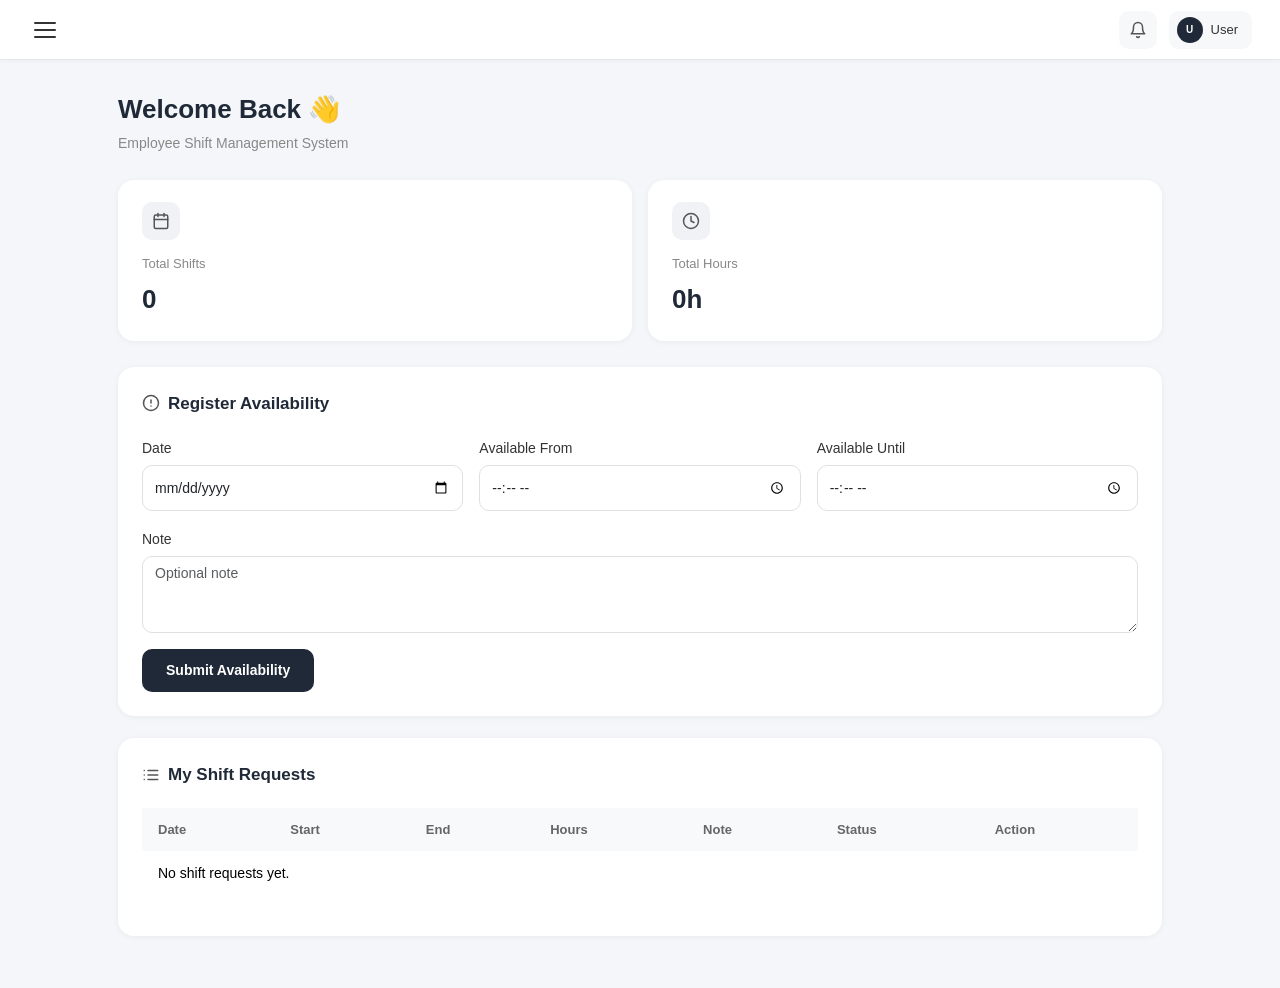
==== commit 20be8efa: "update html pages" ====
--- a/src/main/resources/static/index.html
+++ b/src/main/resources/static/index.html
@@ -421,14 +421,8 @@
 .panel.active{display:block;}
 
 @media(max-width:600px){
-    .premium-command{padding:20px;}
-    .premium-command .page-heading{font-size:24px;}
-    .cards{grid-template-columns:1fr;}
-    .card-box{padding:18px;}
-    .table th,.table td{white-space:nowrap;}
-    .d-flex.gap-2{flex-direction:column;}
-    .d-flex.gap-2 .btn-save{width:100%;}
-    .user-pill span{max-width:110px;overflow:hidden;text-overflow:ellipsis;white-space:nowrap;}
+    .main{padding:18px 14px;}
+    .topbar{padding:0 14px;}
 }
 </style>
 </head>
@@ -718,75 +712,72 @@
 
     <!-- ===== SETTINGS ===== -->
     <div class="panel" id="panel-settings">
-        <div class="page-heading" data-i18n="settingsTitle">Settings</div>
-        <div class="page-sub" data-i18n="settingsSub">Manage your account preferences</div>
+        <div class="page-heading">Settings</div>
+        <div class="page-sub">Manage your account preferences</div>
 
         <div class="card-box">
-            <div class="section-title" data-i18n="profileTitle">Profile</div>
+            <div class="section-title">Profile</div>
             <div class="row g-3">
                 <div class="col-md-6">
-                    <label class="form-label" data-i18n="usernameLabel">Username</label>
+                    <label class="form-label">Username</label>
                     <input type="text" id="settingUsername" class="form-control" disabled>
                 </div>
                 <div class="col-md-6">
-                    <label class="form-label" data-i18n="fullNameLabel">Full Name</label>
-                    <input type="text" id="settingFullName" class="form-control" placeholder="Your full name">
+                    <label class="form-label">Full Name</label>
+                    <input type="text" class="form-control" placeholder="Your full name">
                 </div>
                 <div class="col-md-6">
-                    <label class="form-label" data-i18n="emailLabel">Email</label>
-                    <input type="email" id="settingEmail" class="form-control" placeholder="your@email.com">
+                    <label class="form-label">Email</label>
+                    <input type="email" class="form-control" placeholder="your@email.com">
                 </div>
                 <div class="col-md-6">
-                    <label class="form-label" data-i18n="phoneLabel">Phone</label>
-                    <input type="tel" id="settingPhone" class="form-control" placeholder="+84 000 000 000">
-                </div>
-                <div class="col-12">
-                    <button class="btn-save" onclick="saveProfile()" data-i18n="saveProfileBtn">Save Profile</button>
+                    <label class="form-label">Phone</label>
+                    <input type="tel" class="form-control" placeholder="+84 000 000 000">
                 </div>
             </div>
         </div>
 
         <div class="card-box">
-            <div class="section-title" data-i18n="securityTitle">Security</div>
+            <div class="section-title">Security</div>
             <div class="row g-3">
                 <div class="col-md-6">
-                    <label class="form-label" data-i18n="currentPasswordLabel">Current Password</label>
-                    <input type="password" id="currentPassword" class="form-control" placeholder="••••••••">
+                    <label class="form-label">Current Password</label>
+                    <input type="password" class="form-control" placeholder="••••••••">
                 </div>
                 <div class="col-md-6">
-                    <label class="form-label" data-i18n="newPasswordLabel">New Password</label>
-                    <input type="password" id="newPassword" class="form-control" placeholder="••••••••">
+                    <label class="form-label">New Password</label>
+                    <input type="password" class="form-control" placeholder="••••••••">
                 </div>
                 <div class="col-md-6">
-                    <label class="form-label" data-i18n="confirmPasswordLabel">Confirm Password</label>
-                    <input type="password" id="confirmPassword" class="form-control" placeholder="••••••••">
+                    <label class="form-label">Confirm Password</label>
+                    <input type="password" class="form-control" placeholder="••••••••">
                 </div>
                 <div class="col-12">
-                    <button class="btn-save" onclick="changePassword()" data-i18n="changePasswordBtn">Change Password</button>
+                    <button class="btn-save">Save Settings</button>
                 </div>
             </div>
         </div>
 
         <div class="card-box">
-            <div class="section-title" data-i18n="preferencesTitle">Preferences</div>
+            <div class="section-title">Preferences</div>
             <div class="row g-3">
                 <div class="col-12">
-                    <label class="form-label" data-i18n="languageLabel">Language</label>
-                    <select id="languageSelect" class="form-control form-select" onchange="changeLanguage(this.value)">
-                        <option value="en">English</option>
-                        <option value="vi">Tiếng Việt</option>
+                    <label class="form-label">Language</label>
+                    <select class="form-control form-select">
+                        <option>English</option>
+                        <option>Tiếng Việt</option>
                     </select>
                 </div>
                 <div class="col-12">
                     <label class="form-label d-flex align-items-center gap-2">
-                        <input type="checkbox" id="emailNotifications" checked> <span data-i18n="emailNotificationsLabel">Email notifications</span>
+                        <input type="checkbox" checked> Email notifications
                     </label>
                     <label class="form-label d-flex align-items-center gap-2" style="margin-top:8px;">
-                        <input type="checkbox" id="shiftReminders" checked> <span data-i18n="shiftRemindersLabel">Shift reminders</span>
+                        <input type="checkbox" checked> Shift reminders
                     </label>
                 </div>
                 <div class="col-12">
-                    <button class="btn-save" onclick="savePreferences()" data-i18n="savePreferencesBtn">Save Preferences</button>
+                    <button class="btn-save">Save Preferences</button>
                 </div>
             </div>
         </div>
@@ -1397,7 +1388,6 @@
     if(mi) mi.addEventListener("keydown",e=>{ if(e.key==="Enter") sendMessage(); });
     updateUnreadDot();
     setInterval(updateUnreadDot, 10000);
-    loadSettings();
 });
 
 /* ── LOGOUT ── */
@@ -1534,416 +1524,6 @@
     .catch(()=>renderNotifications());
 }
 
-/* ── SETTINGS ── */
-const translations = {
-    en:{
-        settingsTitle:"Settings",
-        settingsSub:"Manage your account preferences",
-        profileTitle:"Profile",
-        usernameLabel:"Username",
-        fullNameLabel:"Full Name",
-        emailLabel:"Email",
-        phoneLabel:"Phone",
-        saveProfileBtn:"Save Profile",
-        securityTitle:"Security",
-        currentPasswordLabel:"Current Password",
-        newPasswordLabel:"New Password",
-        confirmPasswordLabel:"Confirm Password",
-        changePasswordBtn:"Change Password",
-        preferencesTitle:"Preferences",
-        languageLabel:"Language",
-        emailNotificationsLabel:"Email notifications",
-        shiftRemindersLabel:"Shift reminders",
-        savePreferencesBtn:"Save Preferences"
-    },
-    vi:{
-        settingsTitle:"Cài đặt",
-        settingsSub:"Quản lý thông tin tài khoản và tùy chọn của bạn",
-        profileTitle:"Hồ sơ",
-        usernameLabel:"Tên đăng nhập",
-        fullNameLabel:"Họ và tên",
-        emailLabel:"Email",
-        phoneLabel:"Số điện thoại",
-        saveProfileBtn:"Lưu hồ sơ",
-        securityTitle:"Bảo mật",
-        currentPasswordLabel:"Mật khẩu hiện tại",
-        newPasswordLabel:"Mật khẩu mới",
-        confirmPasswordLabel:"Xác nhận mật khẩu",
-        changePasswordBtn:"Đổi mật khẩu",
-        preferencesTitle:"Tùy chọn",
-        languageLabel:"Ngôn ngữ",
-        emailNotificationsLabel:"Thông báo qua email",
-        shiftRemindersLabel:"Nhắc lịch làm việc",
-        savePreferencesBtn:"Lưu tùy chọn"
-    }
-};
-
-function applyLanguage(lang){
-    const dict = translations[lang] || translations.en;
-    document.querySelectorAll("[data-i18n]").forEach(el=>{
-        const key = el.getAttribute("data-i18n");
-        if(dict[key]) el.innerText = dict[key];
-    });
-}
-
-function getStoredProfile(){
-    return JSON.parse(localStorage.getItem("profile_" + username) || "{}");
-}
-
-function saveStoredProfile(profile){
-    localStorage.setItem("profile_" + username, JSON.stringify(profile));
-}
-
-function loadSettings(){
-    const profile = getStoredProfile();
-    const prefs = JSON.parse(localStorage.getItem("prefs_" + username) || "{}");
-    const lang = prefs.language || localStorage.getItem("language") || "en";
-
-    document.getElementById("settingFullName").value = profile.fullName || "";
-    document.getElementById("settingEmail").value = profile.email || "";
-    document.getElementById("settingPhone").value = profile.phone || "";
-    document.getElementById("languageSelect").value = lang;
-    document.getElementById("emailNotifications").checked = prefs.emailNotifications !== false;
-    document.getElementById("shiftReminders").checked = prefs.shiftReminders !== false;
-    applyLanguage(lang);
-
-    fetch(`http://localhost:8081/users/profile?username=${encodeURIComponent(username)}`)
-    .then(res=>res.ok ? res.json() : null)
-    .then(data=>{
-        if(!data) return;
-        document.getElementById("settingFullName").value = data.fullName || "";
-        document.getElementById("settingEmail").value = data.email || "";
-        document.getElementById("settingPhone").value = data.phone || "";
-        if(data.language){
-            document.getElementById("languageSelect").value = data.language;
-            applyLanguage(data.language);
-        }
-        document.getElementById("emailNotifications").checked = data.emailNotifications !== false;
-        document.getElementById("shiftReminders").checked = data.shiftReminders !== false;
-    })
-    .catch(()=>{});
-}
-
-function saveProfile(){
-    const profile = {
-        username:username,
-        fullName:document.getElementById("settingFullName").value.trim(),
-        email:document.getElementById("settingEmail").value.trim(),
-        phone:document.getElementById("settingPhone").value.trim()
-    };
-
-    if(profile.email && !profile.email.includes("@")){
-        alert("Please enter a valid email.");
-        return;
-    }
-
-    fetch("http://localhost:8081/users/profile",{
-        method:"PUT",
-        headers:{"Content-Type":"application/json"},
-        body:JSON.stringify(profile)
-    })
-    .then(res=>{
-        if(!res.ok) throw new Error("Save profile failed");
-        return res.json();
-    })
-    .then(data=>{
-        saveStoredProfile(data);
-        alert("Profile saved.");
-    })
-    .catch(()=>{
-        saveStoredProfile(profile);
-        alert("Profile saved locally. Backend profile API is not available yet.");
-    });
-}
-
-function changePassword(){
-    const currentPassword = document.getElementById("currentPassword").value;
-    const newPassword = document.getElementById("newPassword").value;
-    const confirmPassword = document.getElementById("confirmPassword").value;
-
-    if(!currentPassword || !newPassword || !confirmPassword){
-        alert("Please fill in all password fields.");
-        return;
-    }
-    if(newPassword.length < 4){
-        alert("New password must be at least 4 characters.");
-        return;
-    }
-    if(newPassword !== confirmPassword){
-        alert("Confirm password does not match.");
-        return;
-    }
-
-    fetch("http://localhost:8081/users/password",{
-        method:"PUT",
-        headers:{"Content-Type":"application/json"},
-        body:JSON.stringify({username, currentPassword, newPassword})
-    })
-    .then(res=>res.text())
-    .then(message=>{
-        alert(message);
-        if(message.toLowerCase().includes("success")){
-            document.getElementById("currentPassword").value = "";
-            document.getElementById("newPassword").value = "";
-            document.getElementById("confirmPassword").value = "";
-        }
-    })
-    .catch(()=>{
-        alert("Cannot change password because backend password API is not available yet.");
-    });
-}
-
-function changeLanguage(lang)    if(approvalCount) approvalCount.innerText = pendingCount;
-let totalMins = 0;
-shiftsData.forEach(shift=>{
-    const mins = calcHours(shift.startTime, shift.endTime);
-    totalMins += mins;
-    const hDisplay = formatHours(mins);
-    const status = normalizeStatus(shift.status);
-    const acceptButton = status !== "approved" ? makeButton("Accept", `approveShift(${shift.id})`) : "";
-    const editButton = makeButton("Edit", `editShift(${shift.id})`, "edit");
-    const deleteButton = makeButton("Delete", `deleteShift(${shift.id})`, "delete");
-    const actions = `<div class="action-group">${acceptButton}${editButton}${deleteButton}</div>`;
-    if(isAdmin){
-        table.innerHTML += `
-            <tr>
-                <td><strong>${safeText(getShiftUser(shift))}</strong></td>
-                <td>${safeText(shift.date)}</td>
-                <td>${safeText(shift.startTime)}</td>
-                <td>${safeText(shift.endTime)}</td>
-                <td><strong>${hDisplay}</strong></td>
-                <td>${safeText(shift.note) || "—"}</td>
-                <td>${statusBadge(status)}</td>
-                <td>${actions}</td>
-            </tr>`;
-    } else {
-        table.innerHTML += `
-            <tr>
-                <td>${safeText(shift.date)}</td>
-                <td>${safeText(shift.startTime)}</td>
-                <td>${safeText(shift.endTime)}</td>
-                <td><strong>${hDisplay}</strong></td>
-                <td>${safeText(shift.note) || "—"}</td>
-                <td>${statusBadge(status)}</td>
-                <td><div class="action-group">${deleteButton}</div></td>
-            </tr>`;
-    }
-});
-if(shiftsData.length === 0){
-    const colspan = isAdmin ? 8 : 7;
-    table.innerHTML = `<tr><td colspan="${colspan}">No shift requests yet.</td></tr>`;
-}
-document.getElementById("totalHours").innerText = formatHours(totalMins);
-}
-function renderApprovedSchedule(){
-const table = document.getElementById("approvedScheduleTable");
-const head = document.getElementById("approvedScheduleHead");
-const approved = shiftsData.filter(s=>normalizeStatus(s.status) === "approved");
-if(isAdmin){
-    head.innerHTML = `<tr><th>User</th><th>Date</th><th>Start</th><th>End</th><th>Status</th></tr>`;
-} else {
-    head.innerHTML = `<tr><th>Date</th><th>Start</th><th>End</th><th>Status</th></tr>`;
-}
-table.innerHTML = "";
-if(approved.length === 0){
-    table.innerHTML = `<tr><td colspan="${isAdmin ? 5 : 4}">No approved schedule yet.</td></tr>`;
-    return;
-}
-approved.forEach(shift=>{
-    if(isAdmin){
-        table.innerHTML += `
-            <tr>
-                <td><strong>${safeText(getShiftUser(shift))}</strong></td>
-                <td>${safeText(shift.date)}</td>
-                <td>${safeText(shift.startTime)}</td>
-                <td>${safeText(shift.endTime)}</td>
-                <td>${statusBadge("approved")}</td>
-            </tr>`;
-    } else {
-        table.innerHTML += `
-            <tr>
-                <td>${safeText(shift.date)}</td>
-                <td>${safeText(shift.startTime)}</td>
-                <td>${safeText(shift.endTime)}</td>
-                <td>${statusBadge("approved")}</td>
-            </tr>`;
-    }
-});
-}
-/* ── ADD SHIFT ── */
-function addShift(){
-const dateVal = document.getElementById("date").value;
-const startVal = document.getElementById("startTime").value;
-const endVal = document.getElementById("endTime").value;
-const noteVal = document.getElementById("note").value;
-if(!dateVal||!startVal||!endVal){
-    alert("Please fill in date, start time and end time.");
-    return;
-}
-if(calcHours(startVal,endVal)<=0){
-    alert("End time must be after start time.");
-    return;
-}
-const shift = {
-    employeeName:username,
-    date:dateVal,
-    startTime:startVal,
-    endTime:endVal,
-    note:noteVal,
-    username:username,
-    status:"pending"
-};
-fetch("http://localhost:8081/shifts",{
-    method:"POST",
-    headers:{"Content-Type":"application/json"},
-    body:JSON.stringify(shift)
-})
-.then(res=>res.json())
-.then(()=>{ clearForm(); loadShifts(); })
-.catch(()=>{
-    shiftsData.push({
-        id: Date.now(),
-        ...shift
-    });
-    saveDemoShifts();
-    clearForm();
-    renderShifts();
-    renderApprovedSchedule();
-});
-}
-/* ── UPDATE SHIFT ── */
-function updateShift(id, changes){
-const oldShift = shiftsData.find(s=>s.id === id);
-if(!oldShift) return;
-const updatedShift = {
-    ...oldShift,
-    ...changes,
-    username: oldShift.username || oldShift.employeeName || getShiftUser(oldShift),
-    employeeName: oldShift.employeeName || oldShift.username || getShiftUser(oldShift)
-};
-fetch(`http://localhost:8081/shifts/${id}`,{
-    method:"PUT",
-    headers:{"Content-Type":"application/json"},
-    body:JSON.stringify(updatedShift)
-})
-.then(res=>{
-    if(!res.ok){
-        throw new Error("Update failed");
-    }
-    return res.json();
-})
-.then(savedShift=>{
-    shiftsData = shiftsData.map(s=>s.id === id ? savedShift : s);
-    renderShifts();
-    renderApprovedSchedule();
-})
-.catch(()=>{
-    shiftsData = shiftsData.map(s=>s.id === id ? updatedShift : s);
-    saveDemoShifts();
-    renderShifts();
-    renderApprovedSchedule();
-});
-}
-function approveShift(id){
-if(!isAdmin){
-    alert("Only admin can approve shifts.");
-    return;
-}
-updateShift(id, {status:"approved"});
-}
-function editShift(id){
-if(!isAdmin){
-    alert("Only admin can edit employee shifts.");
-    return;
-}
-const shift = shiftsData.find(s=>s.id === id);
-if(!shift) return;
-document.getElementById("editShiftId").value = shift.id;
-document.getElementById("editEmployee").value = getShiftUser(shift);
-document.getElementById("editDate").value = shift.date || "";
-document.getElementById("editStartTime").value = shift.startTime || "";
-document.getElementById("editEndTime").value = shift.endTime || "";
-document.getElementById("editNote").value = shift.note || "";
-document.getElementById("editShiftBox").classList.add("open");
-document.getElementById("editShiftBox").scrollIntoView({behavior:"smooth", block:"start"});
-}
-function cancelEditShift(){
-document.getElementById("editShiftId").value = "";
-document.getElementById("editEmployee").value = "";
-document.getElementById("editDate").value = "";
-document.getElementById("editStartTime").value = "";
-document.getElementById("editEndTime").value = "";
-document.getElementById("editNote").value = "";
-document.getElementById("editShiftBox").classList.remove("open");
-}
-function saveEditedShift(){
-const id = Number(document.getElementById("editShiftId").value);
-const shift = shiftsData.find(s=>s.id === id);
-if(!shift) return;
-const newDate = document.getElementById("editDate").value;
-const newStart = document.getElementById("editStartTime").value;
-const newEnd = document.getElementById("editEndTime").value;
-const newNote = document.getElementById("editNote").value;
-if(!newDate || !newStart || !newEnd){
-    alert("Date, start time and end time are required.");
-    return;
-}
-if(calcHours(newStart,newEnd)<=0){
-    alert("End time must be after start time.");
-    return;
-}
-updateShift(id, {
-    date:newDate,
-    startTime:newStart,
-    endTime:newEnd,
-    note:newNote
-});
-cancelEditShift();
-}
-/* ── DELETE SHIFT ── */
-function deleteShift(id){
-if(!confirm("Delete this shift?")) return;
-fetch(`http://localhost:8081/shifts/${id}`,{method:"DELETE"})
-.then(()=>loadShifts())
-.catch(()=>{
-    shiftsData = shiftsData.filter(s=>s.id!==id);
-    saveDemoShifts();
-    renderShifts();
-    renderApprovedSchedule();
-});
-}
-/* ── CLEAR FORM ── */
-function clearForm(){
-document.getElementById("date").value="";
-    localStorage.setItem("language", lang);
-    applyLanguage(lang);
-}
-
-function savePreferences(){
-    const prefs = {
-        username:username,
-        language:document.getElementById("languageSelect").value,
-        emailNotifications:document.getElementById("emailNotifications").checked,
-        shiftReminders:document.getElementById("shiftReminders").checked
-    };
-
-    localStorage.setItem("prefs_" + username, JSON.stringify(prefs));
-    localStorage.setItem("language", prefs.language);
-    applyLanguage(prefs.language);
-
-    fetch("http://localhost:8081/users/preferences",{
-        method:"PUT",
-        headers:{"Content-Type":"application/json"},
-        body:JSON.stringify(prefs)
-    })
-    .then(res=>{
-        if(!res.ok) throw new Error("Save preferences failed");
-        return res.json();
-    })
-    .then(()=>alert("Preferences saved."))
-    .catch(()=>alert("Preferences saved locally. Backend preferences API is not available yet."));
-}
-
 function logout(){
     if(!confirm("Are you sure you want to logout?")) return;
     localStorage.clear();
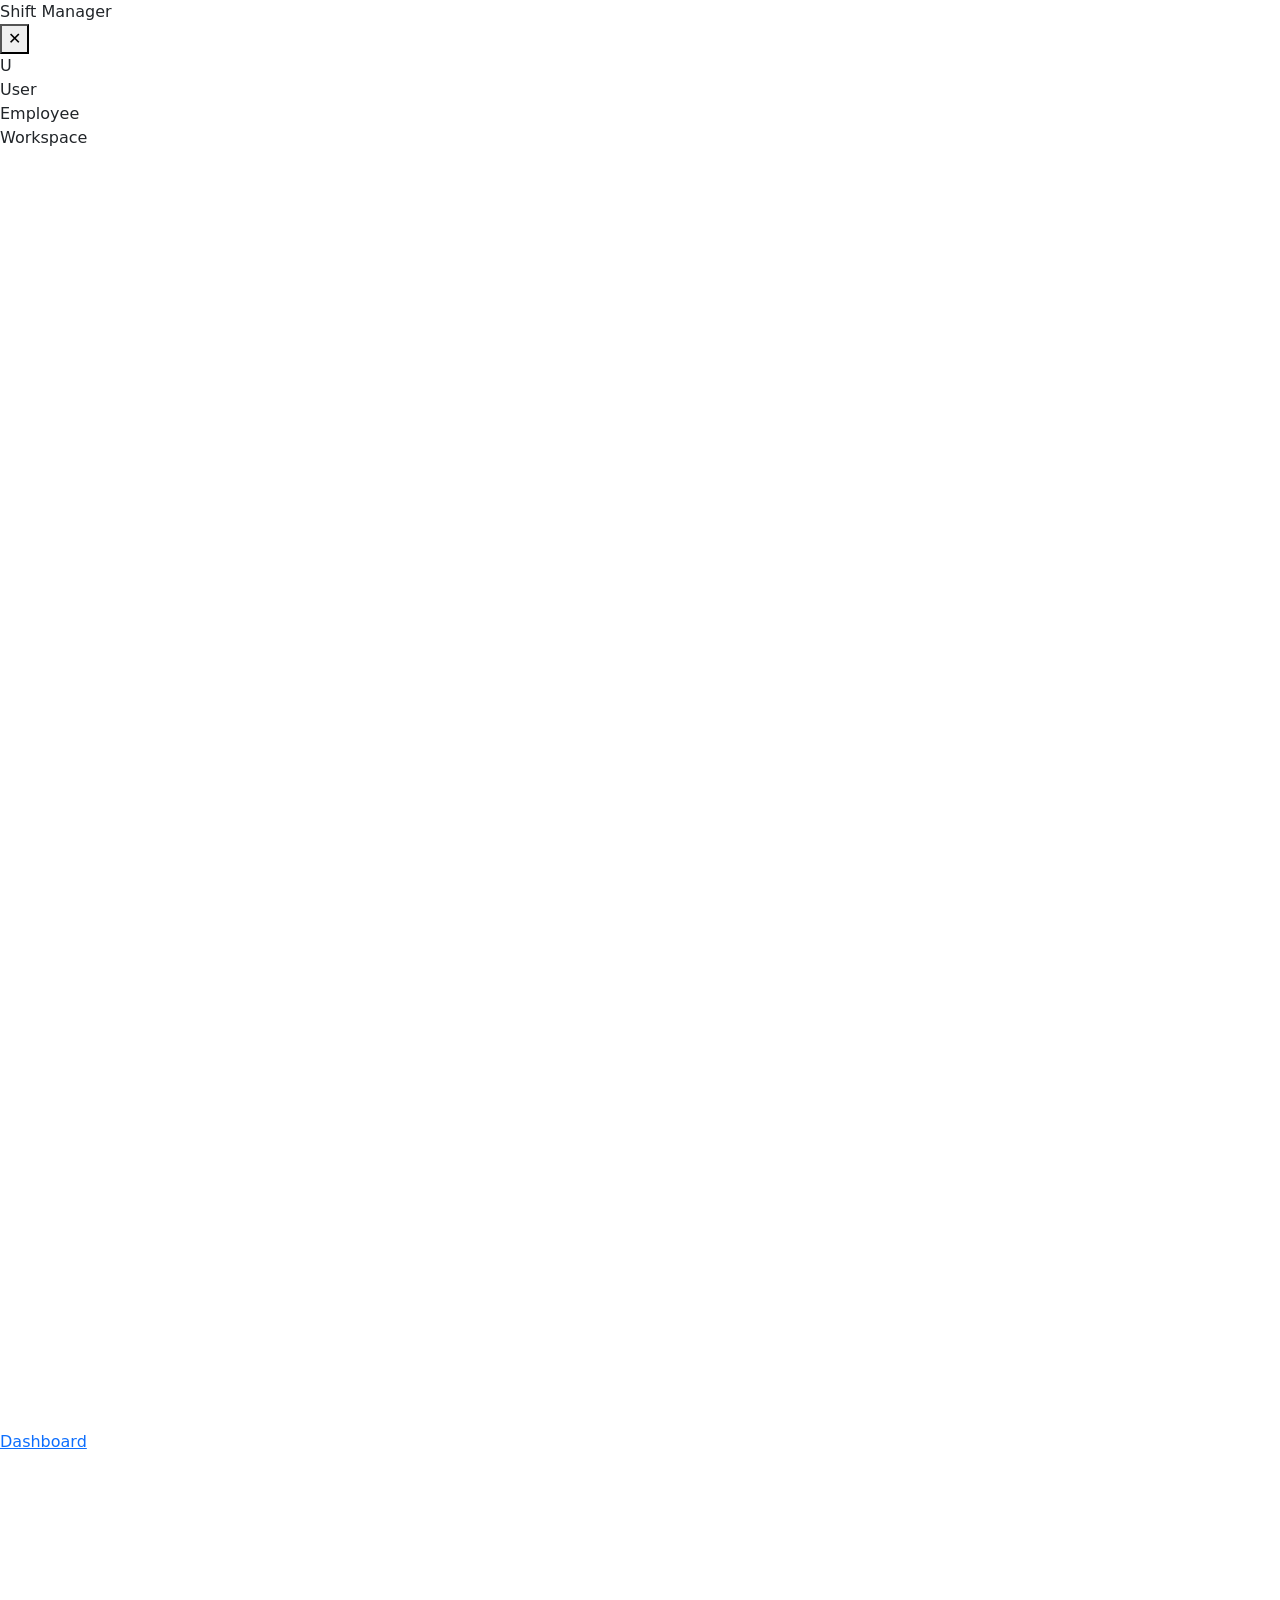
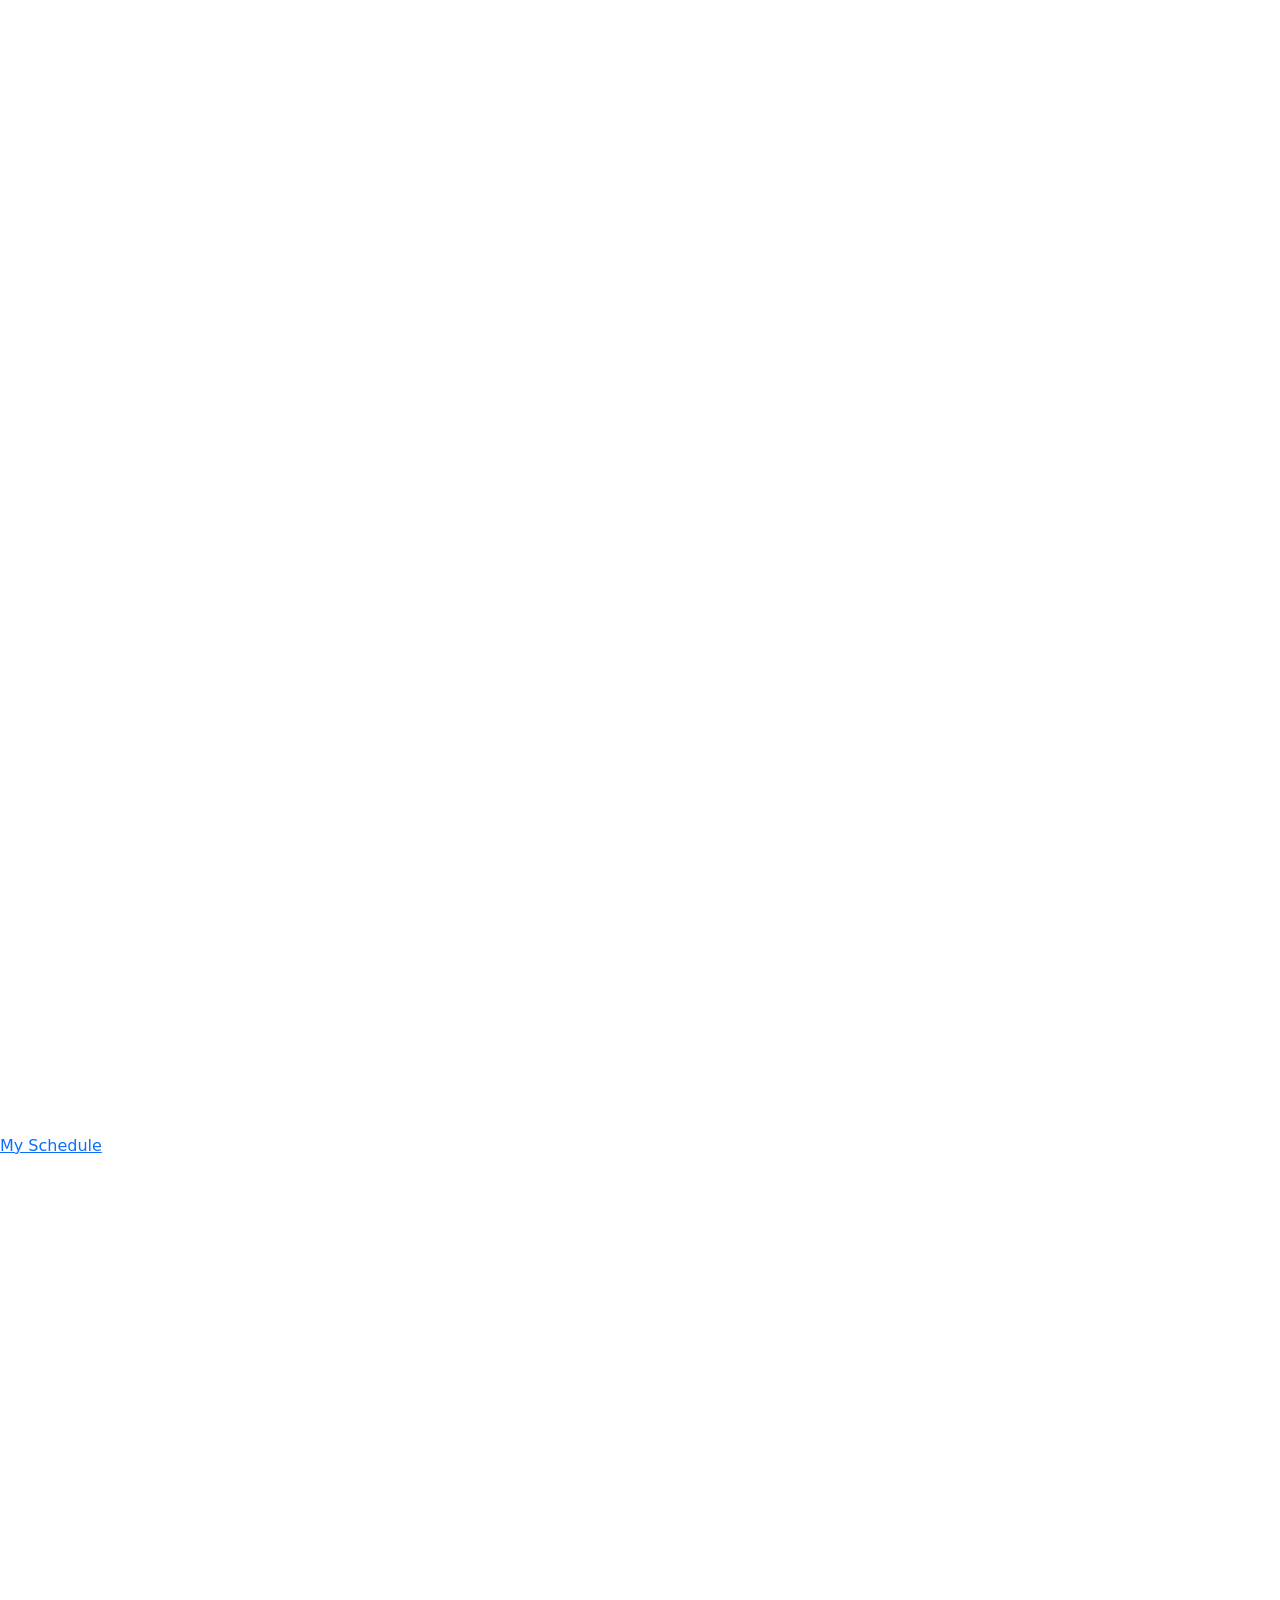
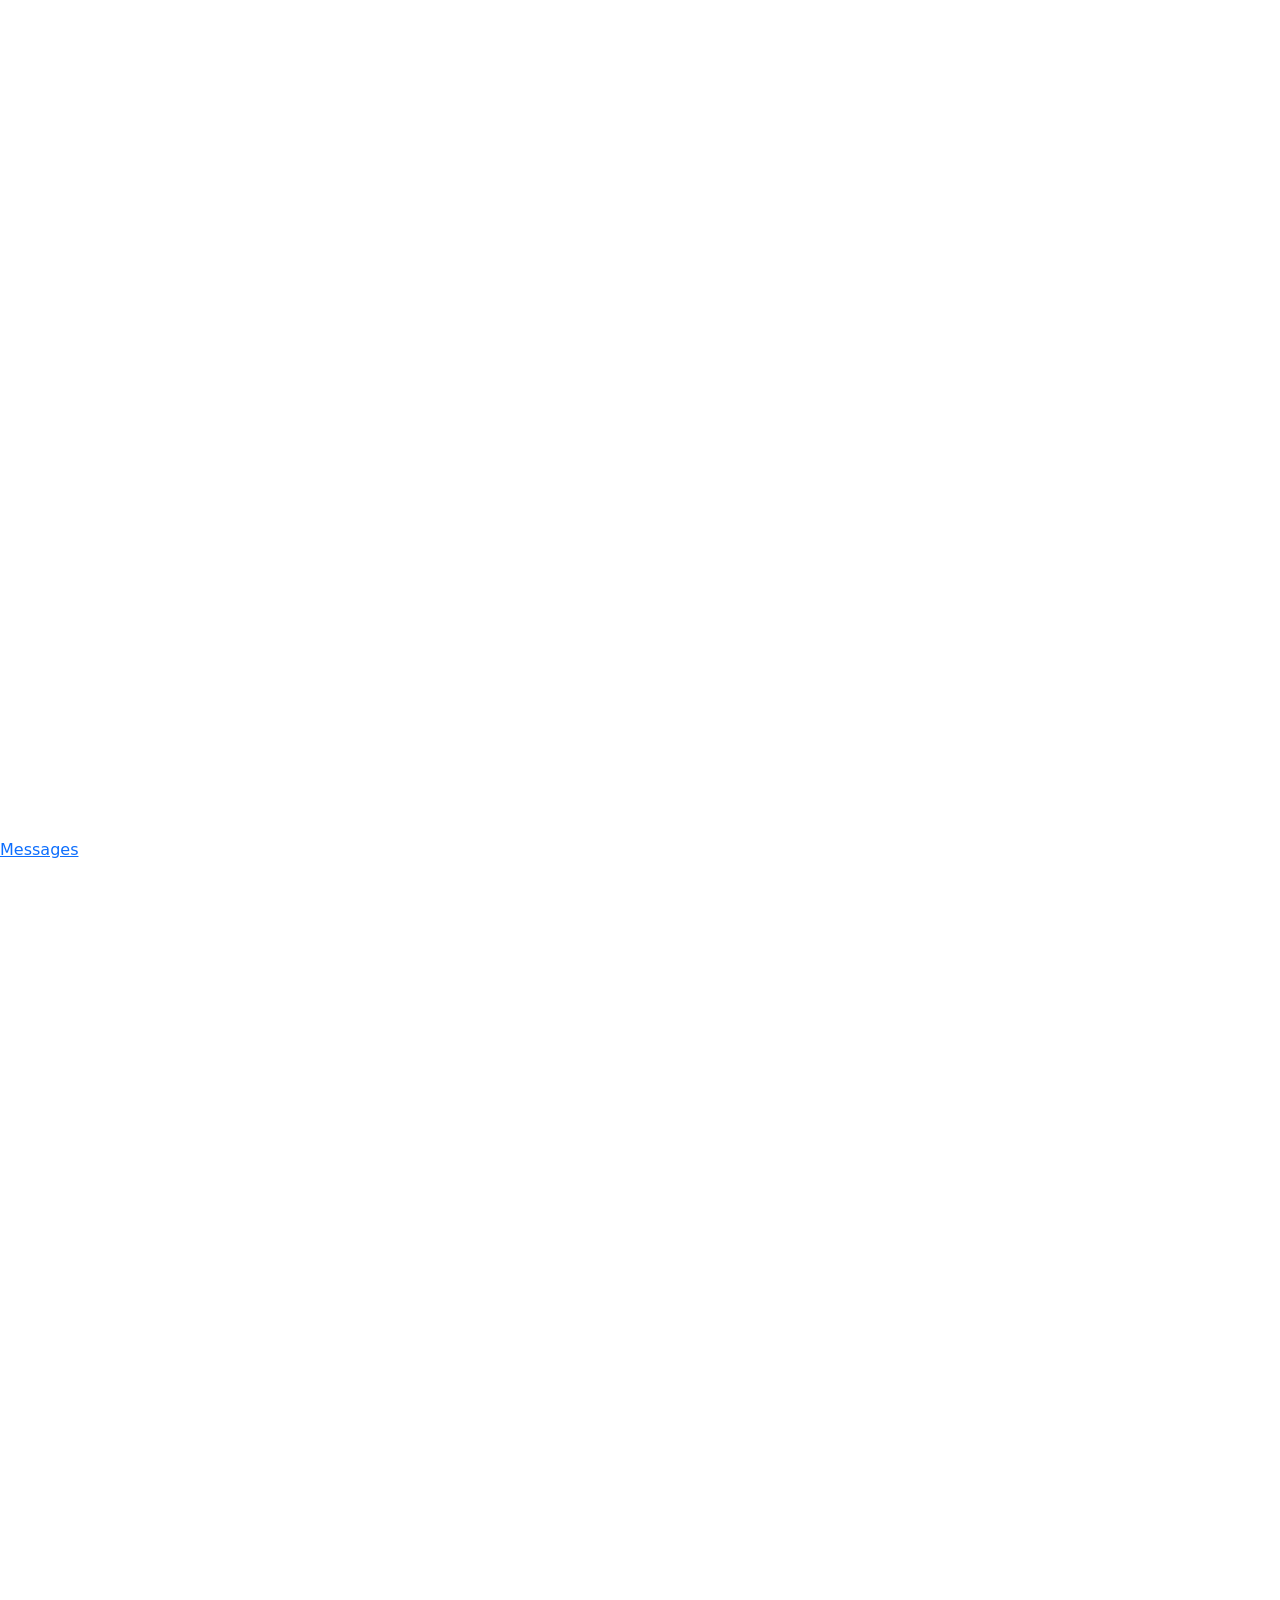
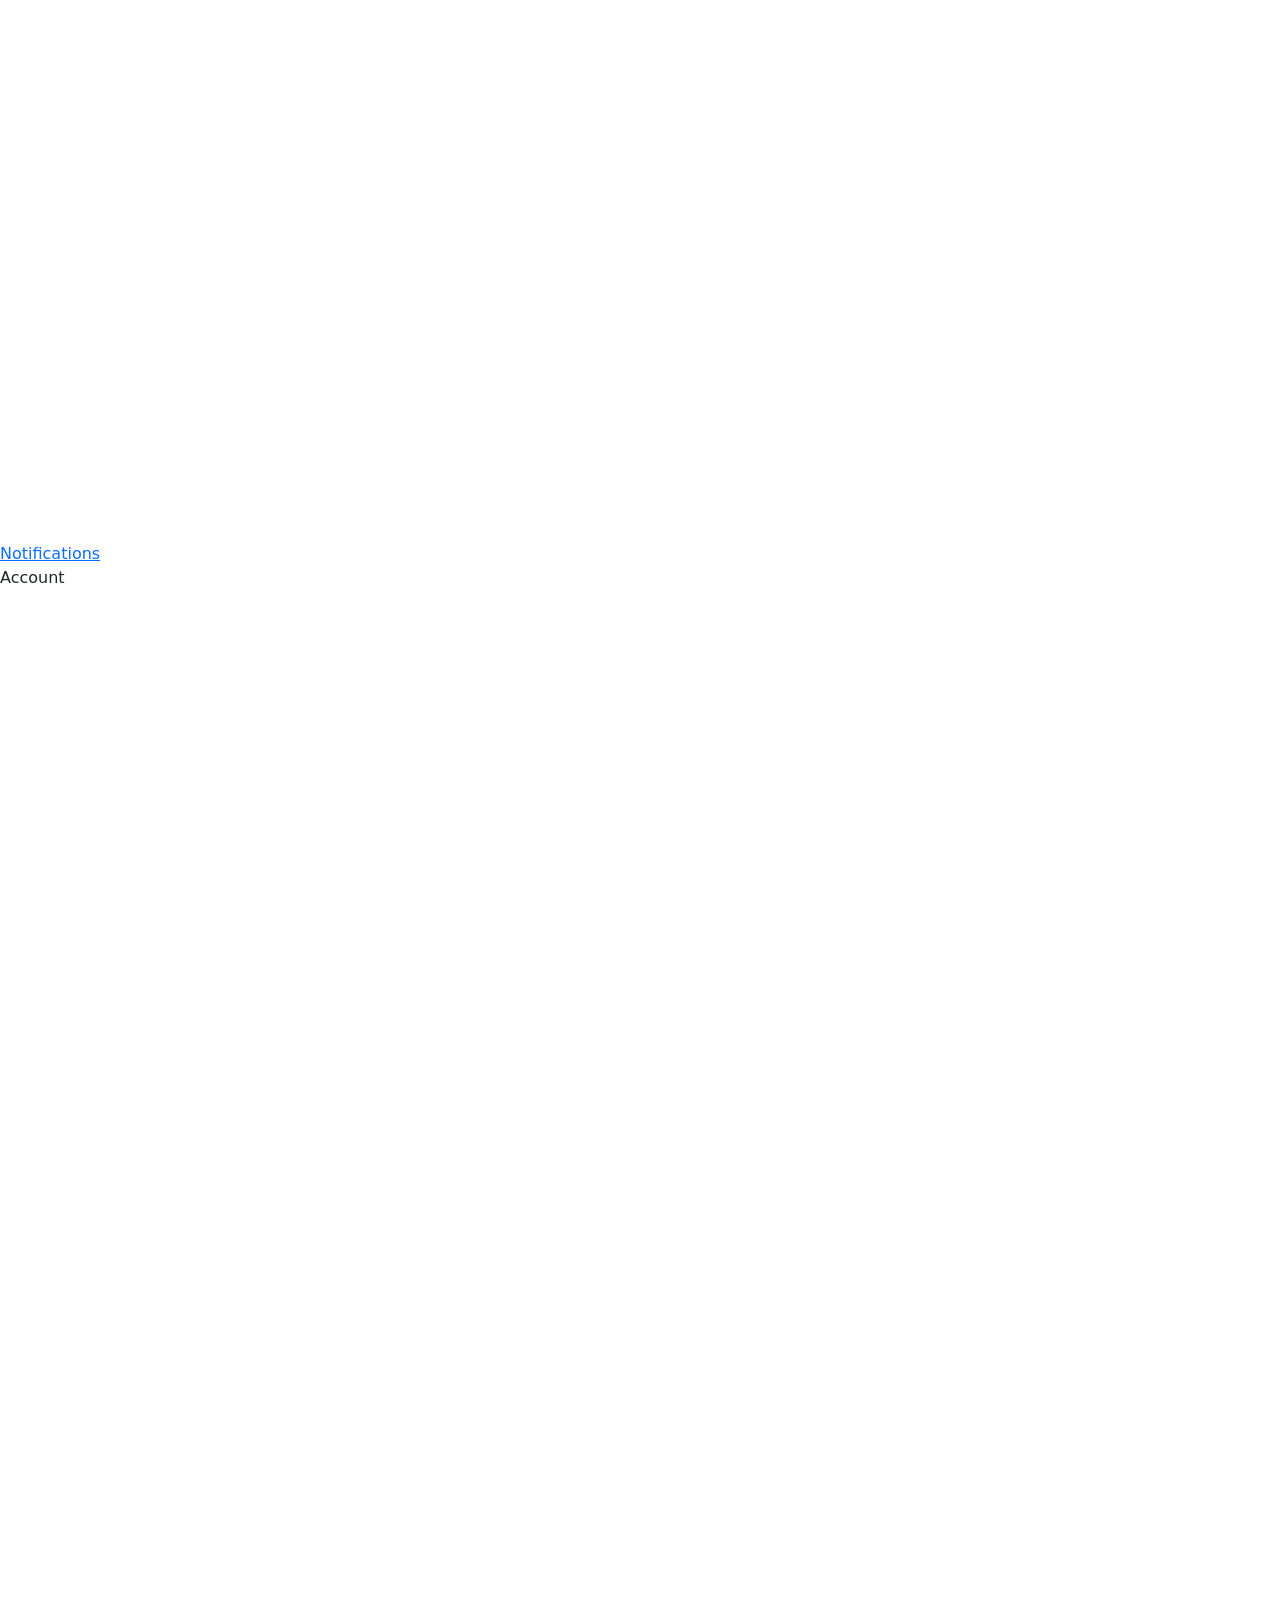
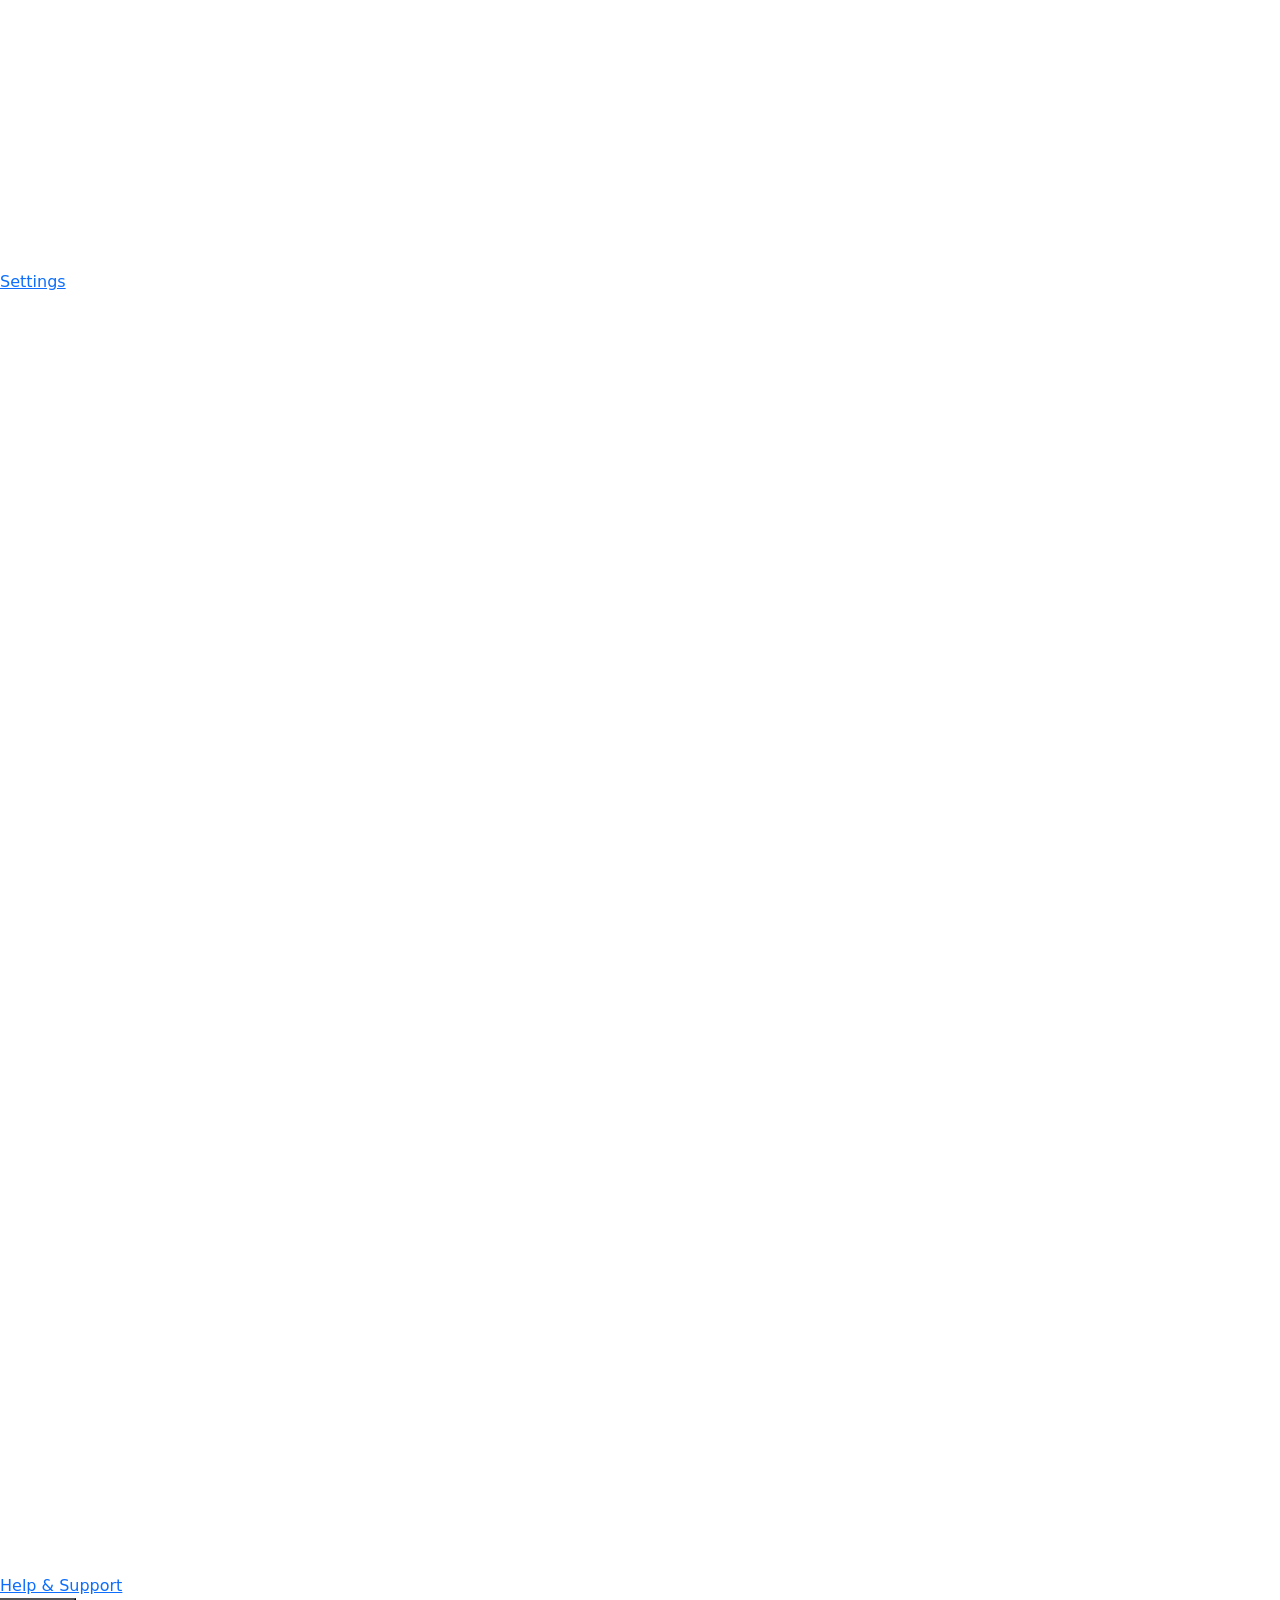
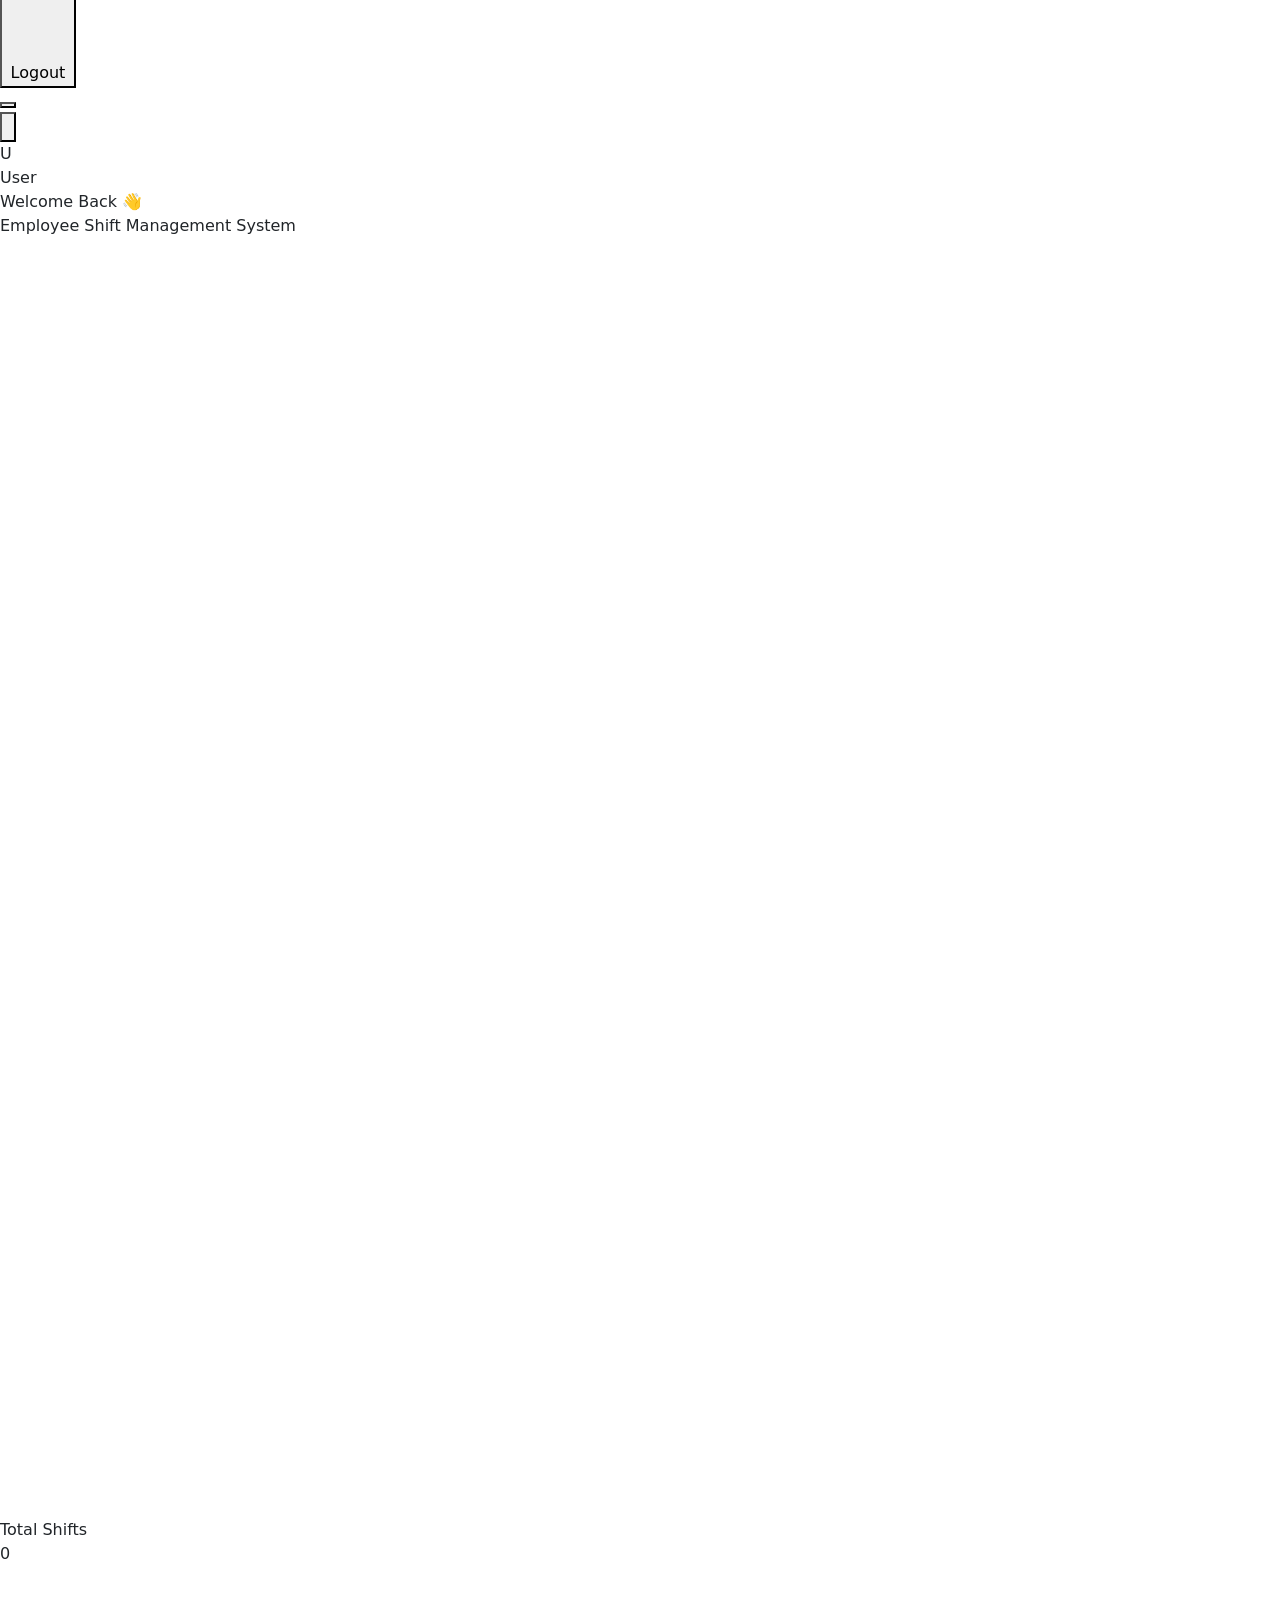
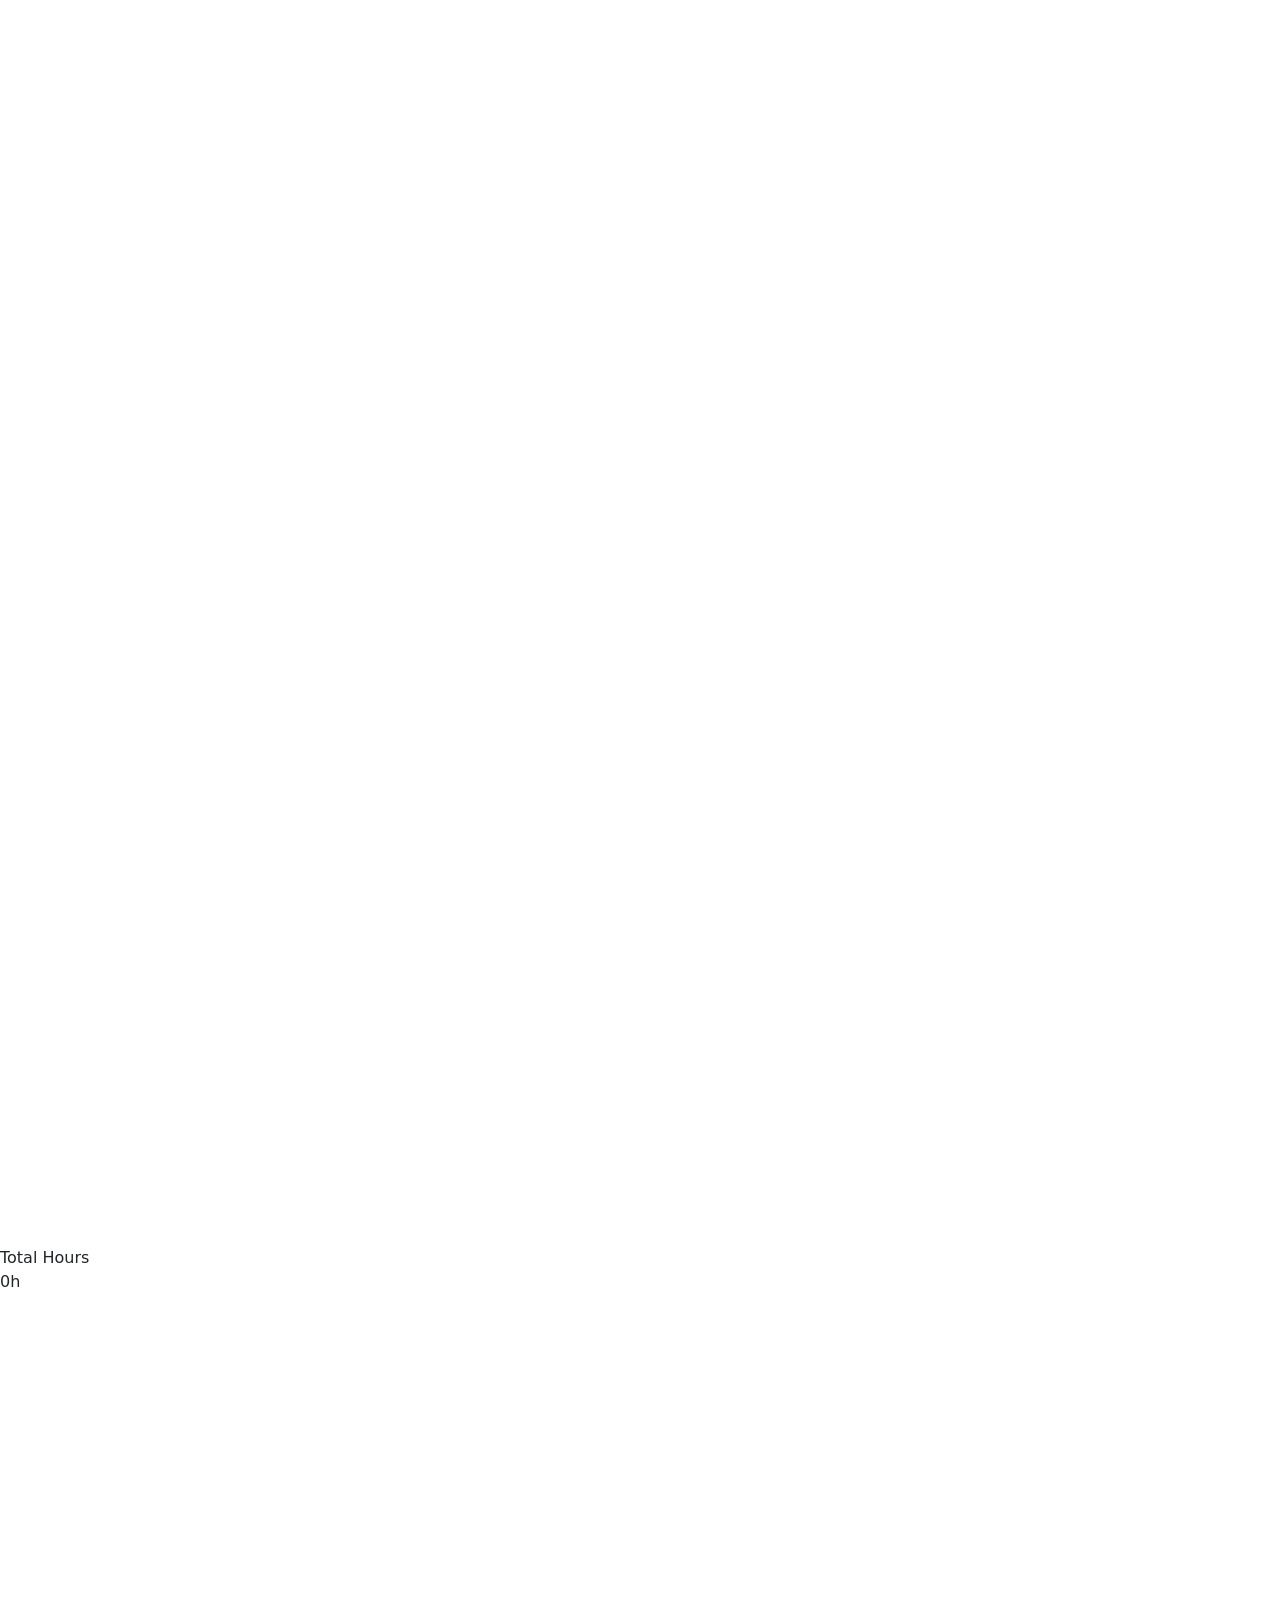
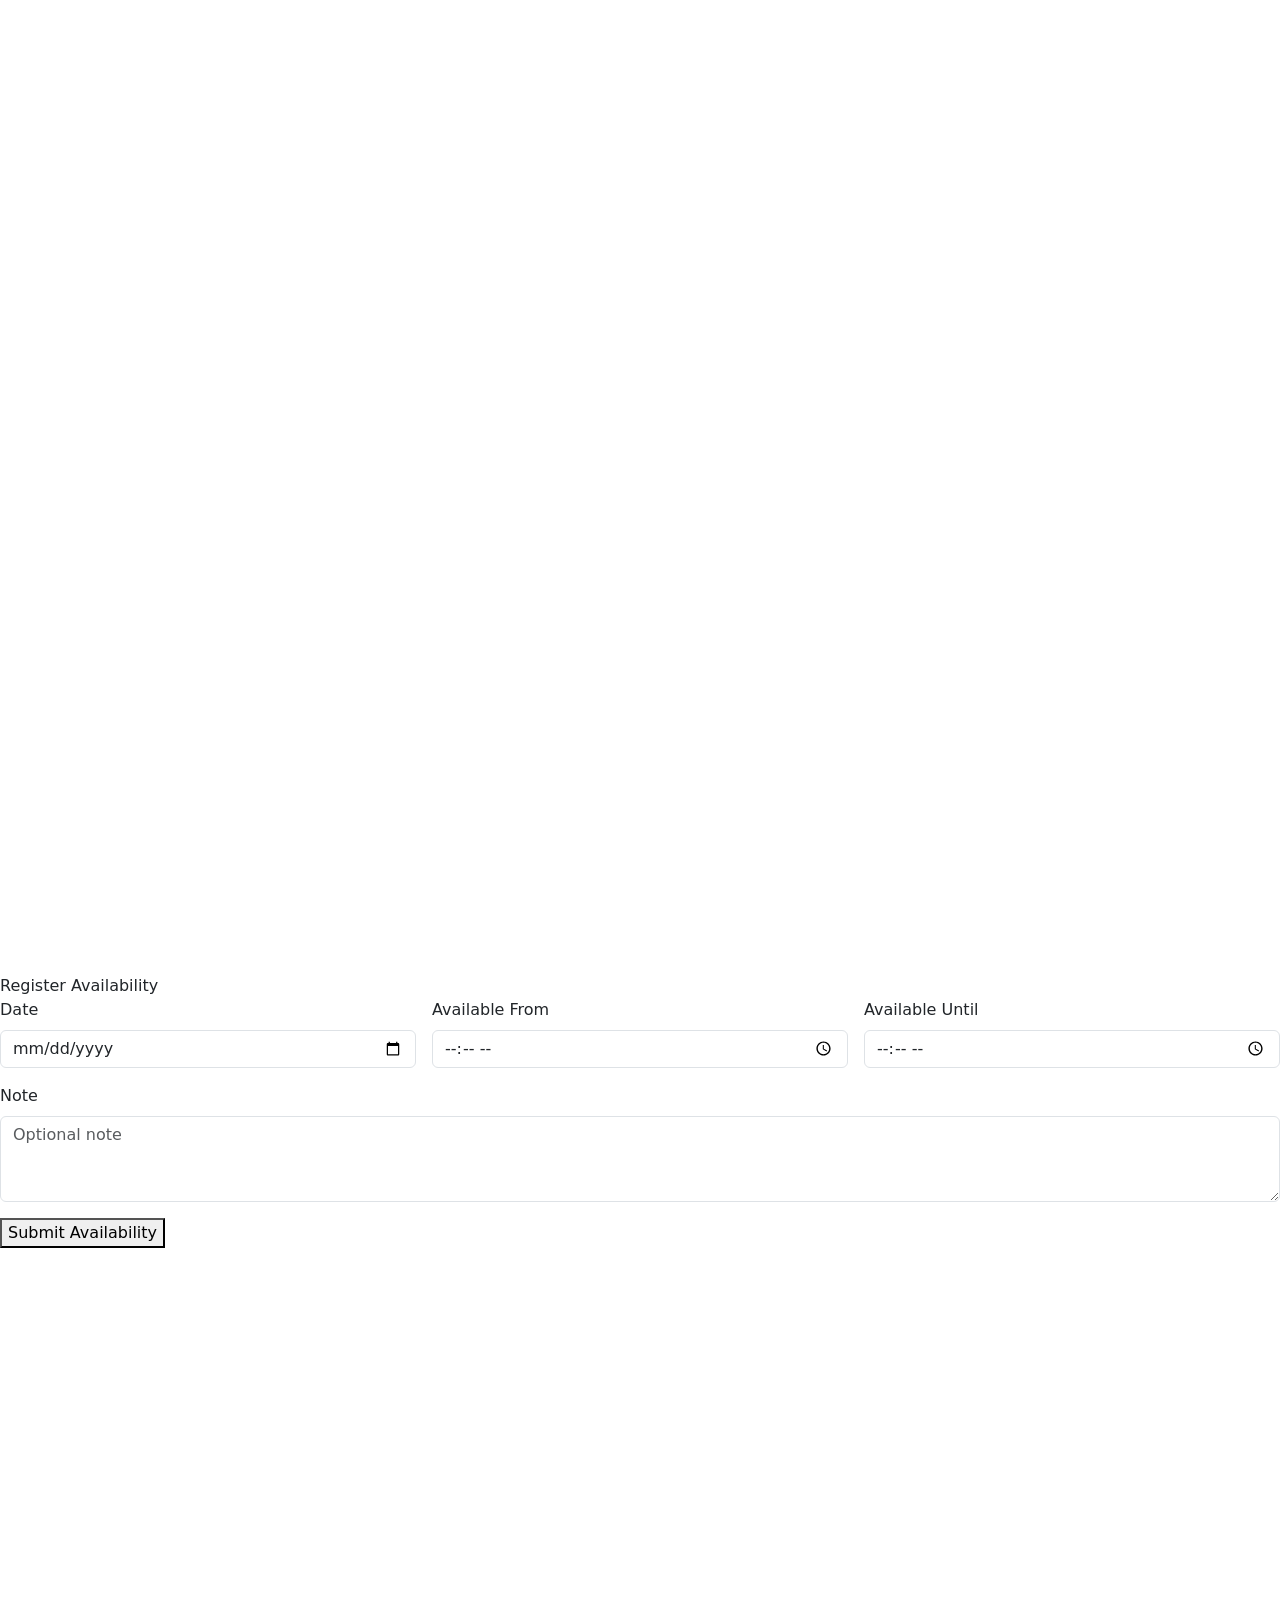
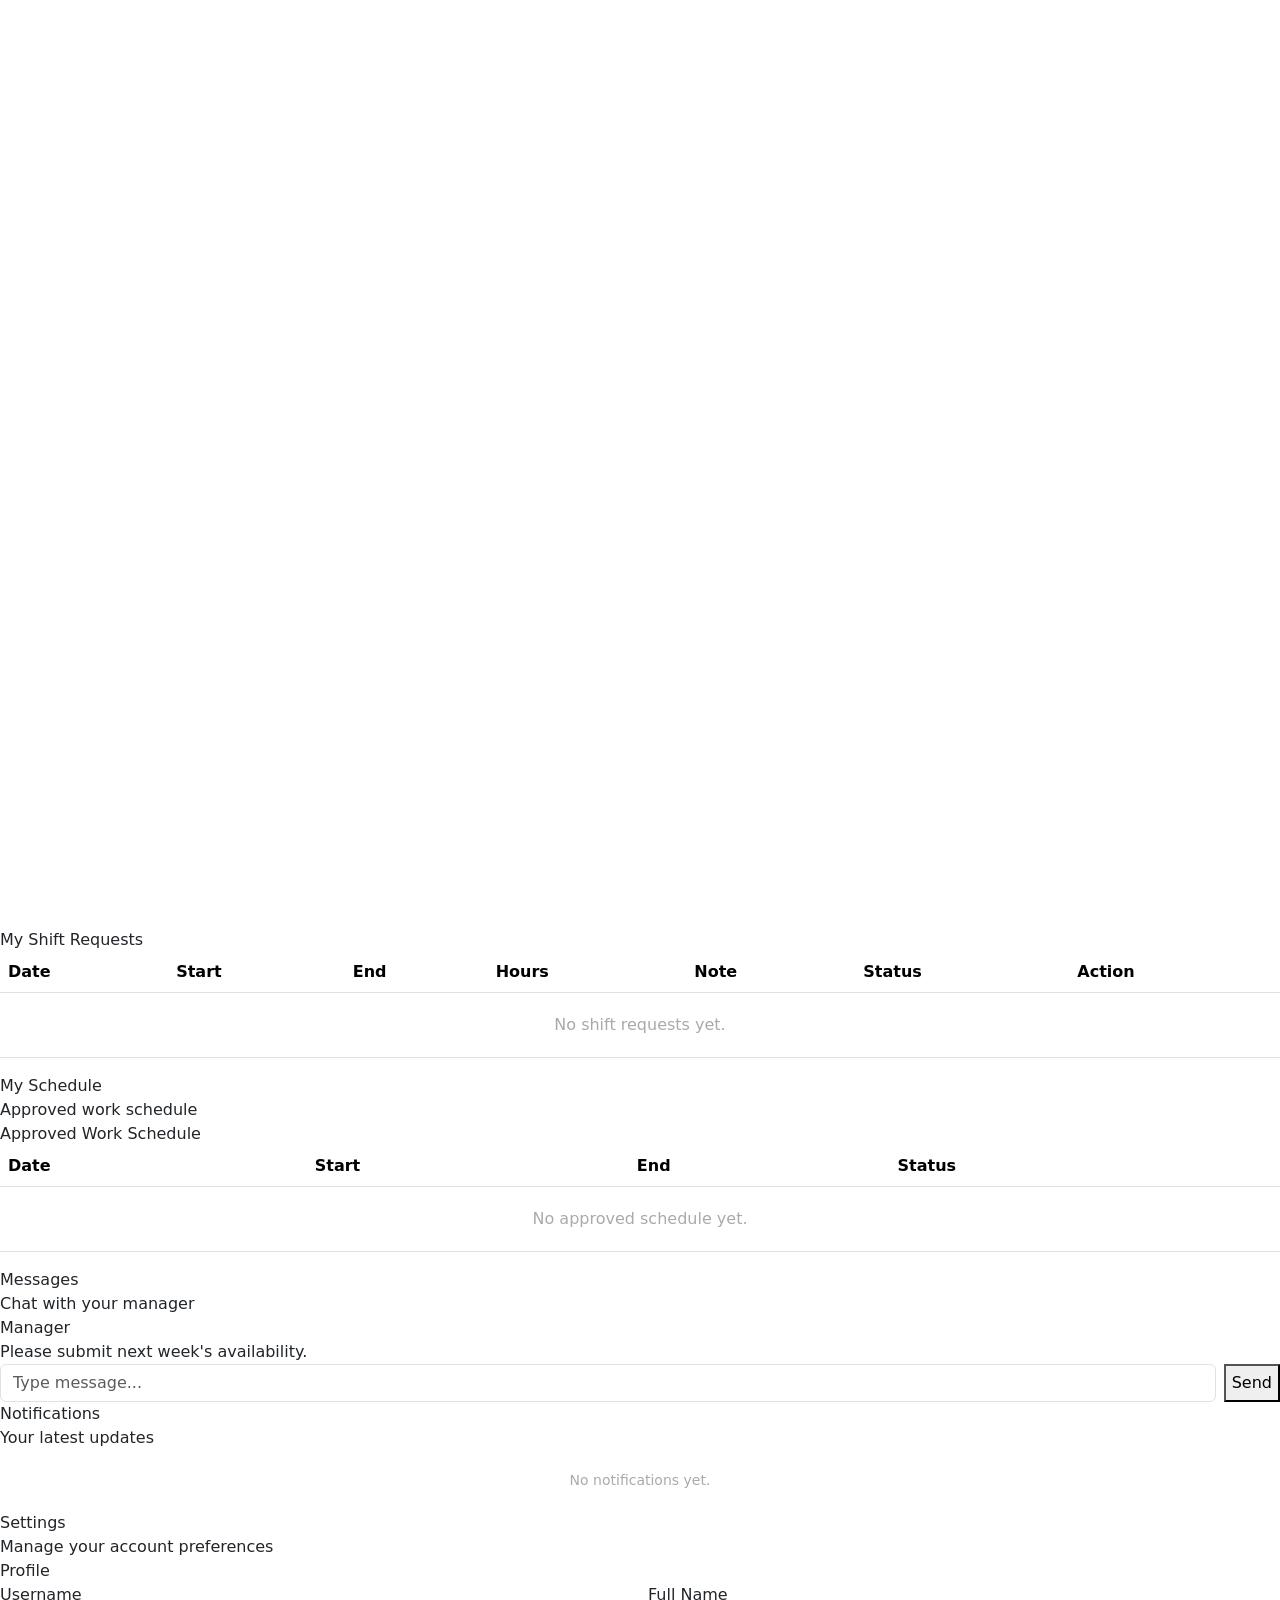
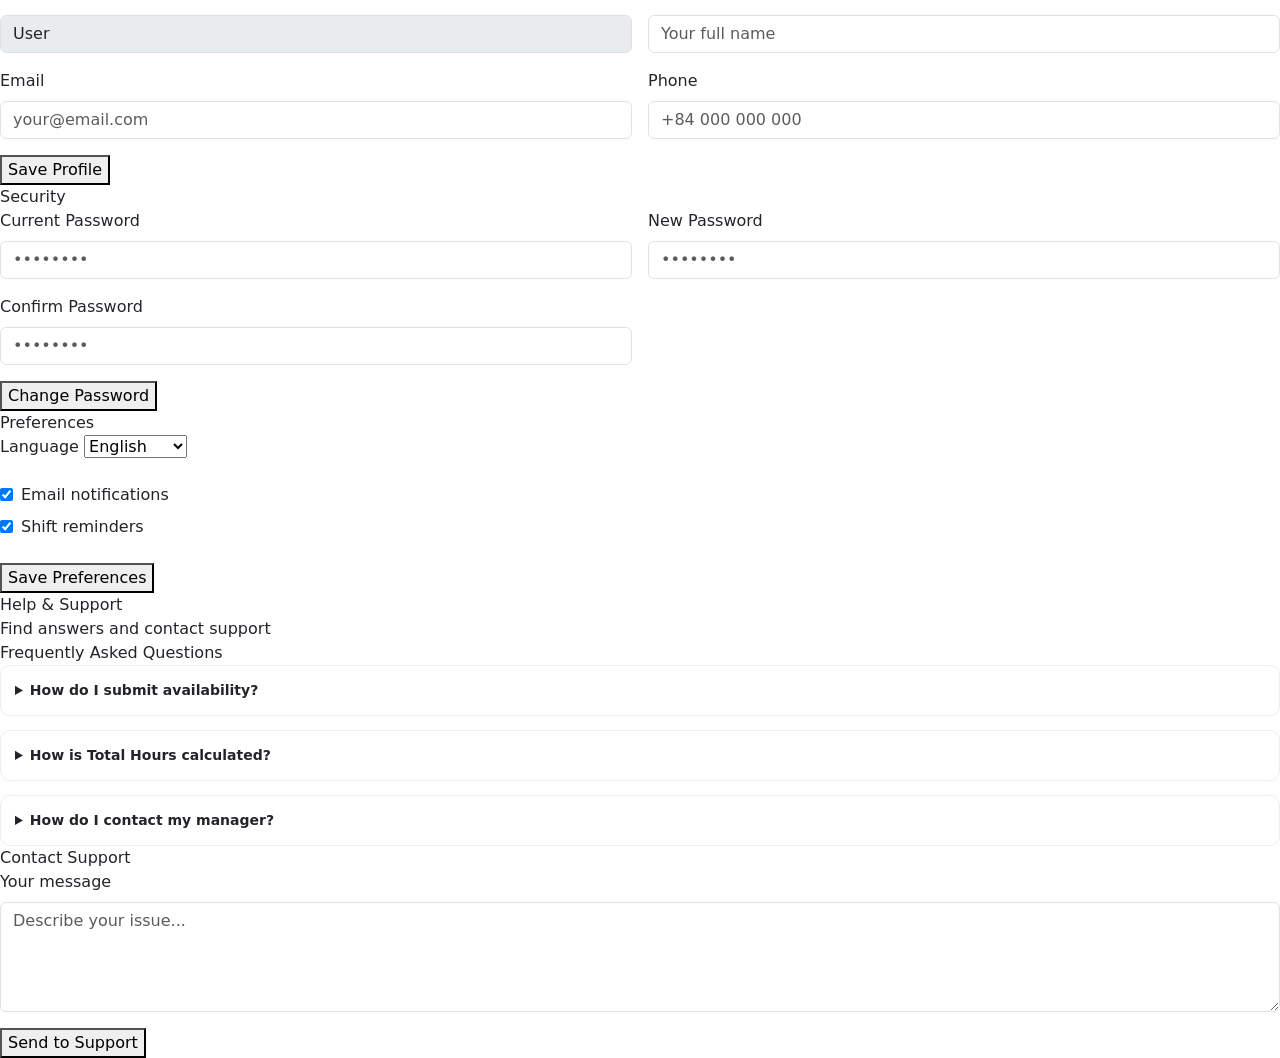
==== commit a1a57471: "update code" ====
--- a/src/main/resources/static/index.html
+++ b/src/main/resources/static/index.html
@@ -5,426 +5,8 @@
 <meta name="viewport" content="width=device-width, initial-scale=1.0">
 <title>Shift Manager</title>
 <link href="https://cdn.jsdelivr.net/npm/bootstrap@5.3.0/dist/css/bootstrap.min.css" rel="stylesheet">
-<style>
-*{margin:0;padding:0;box-sizing:border-box;}
-
-body{
-    background:#f4f6f9;
-    font-family:"Segoe UI",sans-serif;
-    color:#333;
-}
-
-/* ── OVERLAY ── */
-#overlay{
-    display:none;
-    position:fixed;
-    inset:0;
-    background:rgba(0,0,0,0.35);
-    z-index:200;
-}
-#overlay.open{display:block;}
-
-/* ── DRAWER ── */
-.drawer{
-    position:fixed;
-    top:0;left:0;bottom:0;
-    width:270px;
-    background:#fff;
-    border-right:1px solid #e5e7eb;
-    padding:0;
-    z-index:300;
-    transform:translateX(-100%);
-    transition:transform .25s ease;
-    display:flex;
-    flex-direction:column;
-}
-.drawer.open{transform:translateX(0);}
-
-.drawer-header{
-    display:flex;
-    align-items:center;
-    justify-content:space-between;
-    padding:22px 20px 18px;
-    border-bottom:1px solid #f0f0f0;
-}
-
-.logo{
-    font-size:20px;
-    font-weight:700;
-    color:#1f2937;
-    letter-spacing:-.3px;
-}
-
-.close-btn{
-    background:none;
-    border:none;
-    cursor:pointer;
-    padding:4px;
-    color:#777;
-    font-size:20px;
-    line-height:1;
-}
-.close-btn:hover{color:#333;}
-
-/* ── DRAWER USER CARD ── */
-.drawer-user{
-    margin:16px 16px 0;
-    background:#f7f8fa;
-    border-radius:12px;
-    padding:14px 16px;
-    display:flex;
-    align-items:center;
-    gap:12px;
-}
-.user-avatar{
-    width:38px;height:38px;
-    border-radius:50%;
-    background:#1f2937;
-    color:#fff;
-    display:flex;align-items:center;justify-content:center;
-    font-size:14px;font-weight:700;
-    flex-shrink:0;
-}
-.user-meta .role-tag{
-    font-size:11px;
-    color:#999;
-}
-.user-meta .uname{
-    font-size:14px;
-    font-weight:600;
-    color:#1f2937;
-}
-
-/* ── DRAWER NAV ── */
-.drawer-nav{
-    flex:1;
-    overflow-y:auto;
-    padding:16px 12px 0;
-}
-
-.menu-section{
-    font-size:11px;
-    color:#aaa;
-    text-transform:uppercase;
-    letter-spacing:.6px;
-    padding:0 8px;
-    margin:18px 0 6px;
-}
-
-.menu-item{
-    display:flex;
-    align-items:center;
-    gap:12px;
-    padding:11px 14px;
-    border-radius:10px;
-    cursor:pointer;
-    transition:.15s;
-    font-size:14px;
-    color:#444;
-    text-decoration:none;
-    margin-bottom:2px;
-}
-.menu-item svg{
-    width:18px;height:18px;
-    flex-shrink:0;
-    stroke:#777;
-}
-.menu-item:hover{background:#f2f4f7;color:#1f2937;}
-.menu-item:hover svg{stroke:#1f2937;}
-.menu-item.active{background:#1f2937;color:#fff;}
-.menu-item.active svg{stroke:#fff;}
-
-/* ── DRAWER FOOTER ── */
-.drawer-footer{
-    padding:16px;
-    border-top:1px solid #f0f0f0;
-}
-.logout-btn{
-    width:100%;
-    background:#ef4444;
-    color:#fff;
-    border:none;
-    padding:11px;
-    border-radius:10px;
-    font-weight:600;
-    font-size:14px;
-    cursor:pointer;
-    transition:.15s;
-    display:flex;align-items:center;justify-content:center;gap:8px;
-}
-.logout-btn:hover{background:#dc2626;}
-.logout-btn svg{width:16px;height:16px;stroke:#fff;}
-
-/* ── TOPBAR ── */
-.topbar{
-    position:sticky;top:0;z-index:100;
-    background:#fff;
-    border-bottom:1px solid #e5e7eb;
-    padding:0 28px;
-    height:60px;
-    display:flex;
-    align-items:center;
-    justify-content:space-between;
-    box-shadow:0 1px 4px rgba(0,0,0,.04);
-}
-
-.hamburger{
-    background:none;
-    border:none;
-    cursor:pointer;
-    padding:6px;
-    border-radius:8px;
-    display:flex;flex-direction:column;gap:5px;
-}
-.hamburger:hover{background:#f2f4f7;}
-.hamburger span{
-    display:block;
-    width:22px;height:2px;
-    background:#333;
-    border-radius:2px;
-    transition:.2s;
-}
-
-.topbar-right{
-    display:flex;align-items:center;gap:12px;
-}
-
-.notif-btn{
-    position:relative;
-    background:#f7f8fa;
-    border:none;
-    width:38px;height:38px;
-    border-radius:10px;
-    cursor:pointer;
-    display:flex;align-items:center;justify-content:center;
-}
-.notif-btn svg{width:18px;height:18px;stroke:#555;}
-.notif-dot{
-    position:absolute;
-    top:7px;right:8px;
-    width:7px;height:7px;
-    background:#ef4444;
-    border-radius:50%;
-    border:1.5px solid #fff;
-}
-
-.user-pill{
-    background:#f7f8fa;
-    border-radius:10px;
-    padding:6px 14px 6px 8px;
-    display:flex;align-items:center;gap:8px;
-    font-size:13px;
-    font-weight:500;
-    color:#333;
-}
-.user-pill .mini-avatar{
-    width:26px;height:26px;
-    border-radius:50%;
-    background:#1f2937;
-    color:#fff;
-    display:flex;align-items:center;justify-content:center;
-    font-size:10px;font-weight:700;
-}
-
-/* ── MAIN CONTENT ── */
-.main{
-    padding:30px 28px;
-    max-width:1100px;
-    margin:0 auto;
-}
-
-.page-heading{
-    font-size:26px;font-weight:700;color:#1f2937;
-    margin-bottom:4px;
-}
-.page-sub{
-    font-size:14px;color:#888;
-    margin-bottom:26px;
-}
-
-/* ── STATS ── */
-.cards{
-    display:grid;
-    grid-template-columns:repeat(auto-fit,minmax(200px,1fr));
-    gap:16px;
-    margin-bottom:26px;
-}
-
-.stats-card{
-    background:#fff;
-    border-radius:16px;
-    padding:22px 24px;
-    box-shadow:0 1px 6px rgba(0,0,0,.05);
-}
-.stats-icon{
-    width:38px;height:38px;
-    border-radius:10px;
-    background:#f0f2f5;
-    display:flex;align-items:center;justify-content:center;
-    margin-bottom:14px;
-}
-.stats-icon svg{width:18px;height:18px;stroke:#555;}
-.stats-title{color:#888;font-size:13px;margin-bottom:6px;}
-.stats-value{font-size:26px;font-weight:700;color:#1f2937;}
-
-/* ── SECTION CARDS ── */
-.card-box{
-    background:#fff;
-    border-radius:16px;
-    padding:24px;
-    margin-bottom:22px;
-    box-shadow:0 1px 6px rgba(0,0,0,.05);
-}
-.section-title{
-    font-size:17px;font-weight:700;color:#1f2937;
-    margin-bottom:20px;
-    display:flex;align-items:center;gap:8px;
-}
-.section-title svg{width:18px;height:18px;stroke:#555;}
-
-/* ── FORM ── */
-.form-control{
-    height:46px;
-    border-radius:10px;
-    border:1px solid #e0e0e0;
-    font-size:14px;
-}
-textarea.form-control{height:auto;}
-.form-label{font-weight:500;font-size:14px;margin-bottom:6px;}
-
-.btn-save{
-    background:#1f2937;
-    color:#fff;
-    border:none;
-    padding:11px 24px;
-    border-radius:10px;
-    font-weight:600;
-    font-size:14px;
-    transition:.15s;
-    cursor:pointer;
-}
-.btn-save:hover{background:#111827;}
-.btn-delete{
-    background:#fee2e2;
-    color:#b91c1c;
-    border:none;
-    padding:6px 14px;
-    border-radius:8px;
-    font-size:13px;
-    font-weight:600;
-    cursor:pointer;
-    transition:.15s;
-}
-.btn-delete:hover{background:#fecaca;}
-
-/* ── TABLE ── */
-.table th{
-    background:#f8f9fa;
-    font-size:13px;
-    color:#666;
-    font-weight:600;
-    border:none;
-    padding:12px 16px;
-}
-.table td{
-    vertical-align:middle;
-    font-size:14px;
-    padding:12px 16px;
-}
-.table tr:last-child td{border-bottom:none;}
-
-/* ── BADGE ── */
-.status-approved{
-    background:#dcfce7;color:#166534;
-    font-size:12px;font-weight:600;
-    padding:4px 10px;border-radius:20px;
-}
-.status-pending{
-    background:#fef3c7;color:#92400e;
-    font-size:12px;font-weight:600;
-    padding:4px 10px;border-radius:20px;
-}
-
-/* ── ADMIN ACTIONS ── */
-.action-group{
-    display:flex;
-    align-items:center;
-    gap:6px;
-    flex-wrap:wrap;
-}
-.btn-action{
-    border:none;
-    padding:7px 12px;
-    border-radius:8px;
-    font-size:12px;
-    font-weight:700;
-    cursor:pointer;
-    transition:.15s;
-    line-height:1;
-}
-.btn-action.accept{
-    background:#dcfce7;
-    color:#166534;
-}
-.btn-action.accept:hover{background:#bbf7d0;}
-.btn-action.edit{
-    background:#e0f2fe;
-    color:#075985;
-}
-.btn-action.edit:hover{background:#bae6fd;}
-.btn-action.delete{
-    background:#fee2e2;
-    color:#b91c1c;
-}
-.btn-action.delete:hover{background:#fecaca;}
-.edit-panel{
-    display:none;
-}
-.edit-panel.open{
-    display:block;
-}
-
-/* ── CHAT ── */
-#chatBox{
-    height:300px;
-    overflow-y:auto;
-    border:1px solid #eee;
-    border-radius:14px;
-    padding:16px;
-    background:#fafafa;
-    margin-bottom:14px;
-}
-.message-admin{margin-bottom:14px;}
-.message-admin .sender{font-size:12px;color:#999;margin-bottom:4px;}
-.message-admin .bubble{
-    background:#fff;
-    border:1px solid #eee;
-    padding:10px 14px;
-    border-radius:14px 14px 14px 4px;
-    display:inline-block;
-    font-size:14px;
-}
-.message-user{text-align:right;margin-bottom:14px;}
-.message-user .sender{font-size:12px;color:#999;margin-bottom:4px;}
-.message-user .bubble{
-    background:#1f2937;
-    color:#fff;
-    padding:10px 14px;
-    border-radius:14px 14px 4px 14px;
-    display:inline-block;
-    max-width:75%;
-    font-size:14px;
-}
-
-/* ── PANEL SECTIONS (hidden by default) ── */
-.panel{display:none;}
-.panel.active{display:block;}
-
-@media(max-width:600px){
-    .main{padding:18px 14px;}
-    .topbar{padding:0 14px;}
-}
-</style>
+<link rel="stylesheet" href="/css/style.css">
+<link rel="stylesheet" href="/css/mobile.css">
 </head>
 <body>
 
@@ -454,7 +36,7 @@
                 <rect x="3" y="3" width="7" height="7"/><rect x="14" y="3" width="7" height="7"/>
                 <rect x="14" y="14" width="7" height="7"/><rect x="3" y="14" width="7" height="7"/>
             </svg>
-            Dashboard
+            <span data-i18n="menuDashboard">Dashboard</span>
         </a>
 
         <a class="menu-item" onclick="showPanel('schedule')">
@@ -463,14 +45,14 @@
                 <line x1="16" y1="2" x2="16" y2="6"/><line x1="8" y1="2" x2="8" y2="6"/>
                 <line x1="3" y1="10" x2="21" y2="10"/>
             </svg>
-            My Schedule
+            <span data-i18n="menuSchedule">My Schedule</span>
         </a>
 
         <a class="menu-item" onclick="showPanel('messages')">
             <svg viewBox="0 0 24 24" fill="none" stroke-width="2" stroke-linecap="round" stroke-linejoin="round">
                 <path d="M21 15a2 2 0 0 1-2 2H7l-4 4V5a2 2 0 0 1 2-2h14a2 2 0 0 1 2 2z"/>
             </svg>
-            Messages
+            <span data-i18n="menuMessages">Messages</span>
         </a>
 
         <a class="menu-item" onclick="showPanel('notifications')">
@@ -478,7 +60,7 @@
                 <path d="M18 8A6 6 0 0 0 6 8c0 7-3 9-3 9h18s-3-2-3-9"/>
                 <path d="M13.73 21a2 2 0 0 1-3.46 0"/>
             </svg>
-            Notifications
+            <span data-i18n="menuNotifications">Notifications</span>
         </a>
 
         <div class="menu-section">Account</div>
@@ -488,7 +70,7 @@
                 <circle cx="12" cy="12" r="3"/>
                 <path d="M19.4 15a1.65 1.65 0 0 0 .33 1.82l.06.06a2 2 0 0 1-2.83 2.83l-.06-.06a1.65 1.65 0 0 0-1.82-.33 1.65 1.65 0 0 0-1 1.51V21a2 2 0 0 1-4 0v-.09A1.65 1.65 0 0 0 9 19.4a1.65 1.65 0 0 0-1.82.33l-.06.06a2 2 0 0 1-2.83-2.83l.06-.06A1.65 1.65 0 0 0 4.68 15a1.65 1.65 0 0 0-1.51-1H3a2 2 0 0 1 0-4h.09A1.65 1.65 0 0 0 4.6 9a1.65 1.65 0 0 0-.33-1.82l-.06-.06a2 2 0 0 1 2.83-2.83l.06.06A1.65 1.65 0 0 0 9 4.68a1.65 1.65 0 0 0 1-1.51V3a2 2 0 0 1 4 0v.09a1.65 1.65 0 0 0 1 1.51 1.65 1.65 0 0 0 1.82-.33l.06-.06A2 2 0 0 1 20.46 6.46l-.06.06A1.65 1.65 0 0 0 19.4 9a1.65 1.65 0 0 0 1.51 1H21a2 2 0 0 1 0 4h-.09a1.65 1.65 0 0 0-1.51 1z"/>
             </svg>
-            Settings
+            <span data-i18n="menuSettings">Settings</span>
         </a>
 
         <a class="menu-item" onclick="showPanel('help')">
@@ -497,7 +79,7 @@
                 <path d="M9.09 9a3 3 0 0 1 5.83 1c0 2-3 3-3 3"/>
                 <line x1="12" y1="17" x2="12.01" y2="17"/>
             </svg>
-            Help & Support
+            <span data-i18n="menuHelp">Help &amp; Support</span>
         </a>
     </nav>
 
@@ -508,7 +90,7 @@
                 <polyline points="16 17 21 12 16 7"/>
                 <line x1="21" y1="12" x2="9" y2="12"/>
             </svg>
-            Logout
+            <span data-i18n="logoutBtn">Logout</span>
         </button>
     </div>
 </div>
@@ -538,18 +120,20 @@
 
     <!-- ===== DASHBOARD ===== -->
     <div class="panel active" id="panel-dashboard">
-        <div class="page-heading" id="dashboardHeading">Welcome Back 👋</div>
-        <div class="page-sub" id="dashboardSub">Employee Shift Management System</div>
+        <div class="page-heading" id="dashboardHeading" data-i18n="welcome">Welcome Back 👋</div>
+        <div class="page-sub" id="dashboardSub" data-i18n="dashboardSub">Employee Shift Management System</div>
 
         <div class="cards">
             <div class="stats-card">
                 <div class="stats-icon">
                     <svg viewBox="0 0 24 24" fill="none" stroke-width="2" stroke-linecap="round" stroke-linejoin="round">
-                        <rect x="3" y="4" width="18" height="18" rx="2"/><line x1="16" y1="2" x2="16" y2="6"/>
-                        <line x1="8" y1="2" x2="8" y2="6"/><line x1="3" y1="10" x2="21" y2="10"/>
+                        <rect x="3" y="4" width="18" height="18" rx="2"/>
+                        <line x1="16" y1="2" x2="16" y2="6"/>
+                        <line x1="8" y1="2" x2="8" y2="6"/>
+                        <line x1="3" y1="10" x2="21" y2="10"/>
                     </svg>
                 </div>
-                <div class="stats-title" id="totalShiftTitle">Total Shifts</div>
+                <div class="stats-title" id="totalShiftTitle" data-i18n="totalShiftTitle">Total Shifts</div>
                 <div class="stats-value" id="totalShift">0</div>
             </div>
             <div class="stats-card">
@@ -559,7 +143,7 @@
                         <polyline points="12 6 12 12 16 14"/>
                     </svg>
                 </div>
-                <div class="stats-title">Total Hours</div>
+                <div class="stats-title" data-i18n="totalHoursTitle">Total Hours</div>
                 <div class="stats-value" id="totalHours">0h</div>
             </div>
         </div>
@@ -572,27 +156,27 @@
                     <line x1="12" y1="8" x2="12" y2="12"/>
                     <line x1="12" y1="16" x2="12.01" y2="16"/>
                 </svg>
-                Register Availability
+                <span data-i18n="registerAvailabilityTitle">Register Availability</span>
             </div>
             <div class="row g-3">
                 <div class="col-md-4">
-                    <label class="form-label">Date</label>
+                    <label class="form-label" data-i18n="dateLabel">Date</label>
                     <input type="date" id="date" class="form-control">
                 </div>
                 <div class="col-md-4">
-                    <label class="form-label">Available From</label>
+                    <label class="form-label" data-i18n="availableFromLabel">Available From</label>
                     <input type="time" id="startTime" class="form-control">
                 </div>
                 <div class="col-md-4">
-                    <label class="form-label">Available Until</label>
+                    <label class="form-label" data-i18n="availableUntilLabel">Available Until</label>
                     <input type="time" id="endTime" class="form-control">
                 </div>
                 <div class="col-12">
-                    <label class="form-label">Note</label>
-                    <textarea id="note" class="form-control" rows="3" placeholder="Optional note"></textarea>
+                    <label class="form-label" data-i18n="noteLabel">Note</label>
+                    <textarea id="note" class="form-control" rows="3" data-i18n-placeholder="notePlaceholder" placeholder="Optional note"></textarea>
                 </div>
                 <div class="col-12">
-                    <button class="btn-save" onclick="addShift()">Submit Availability</button>
+                    <button class="btn-save" onclick="addShift()" data-i18n="submitAvailabilityBtn">Submit Availability</button>
                 </div>
             </div>
         </div>
@@ -604,33 +188,33 @@
                     <path d="M12 20h9"/>
                     <path d="M16.5 3.5a2.12 2.12 0 0 1 3 3L7 19l-4 1 1-4Z"/>
                 </svg>
-                Edit Employee Shift
+                <span data-i18n="editShiftTitle">Edit Employee Shift</span>
             </div>
             <input type="hidden" id="editShiftId">
             <div class="row g-3">
                 <div class="col-md-3">
-                    <label class="form-label">Employee</label>
+                    <label class="form-label" data-i18n="employeeLabel">Employee</label>
                     <input type="text" id="editEmployee" class="form-control" disabled>
                 </div>
                 <div class="col-md-3">
-                    <label class="form-label">Date</label>
+                    <label class="form-label" data-i18n="dateLabel">Date</label>
                     <input type="date" id="editDate" class="form-control">
                 </div>
                 <div class="col-md-3">
-                    <label class="form-label">Start</label>
+                    <label class="form-label" data-i18n="startLabel">Start</label>
                     <input type="time" id="editStartTime" class="form-control">
                 </div>
                 <div class="col-md-3">
-                    <label class="form-label">End</label>
+                    <label class="form-label" data-i18n="endLabel">End</label>
                     <input type="time" id="editEndTime" class="form-control">
                 </div>
                 <div class="col-12">
-                    <label class="form-label">Note</label>
+                    <label class="form-label" data-i18n="noteLabel">Note</label>
                     <textarea id="editNote" class="form-control" rows="3"></textarea>
                 </div>
                 <div class="col-12 d-flex gap-2">
-                    <button class="btn-save" onclick="saveEditedShift()">Save Edit</button>
-                    <button class="btn-delete" onclick="cancelEditShift()">Cancel</button>
+                    <button class="btn-save" onclick="saveEditedShift()" data-i18n="saveEditBtn">Save Edit</button>
+                    <button class="btn-delete" onclick="cancelEditShift()" data-i18n="cancelBtn">Cancel</button>
                 </div>
             </div>
         </div>
@@ -639,34 +223,36 @@
         <div class="card-box">
             <div class="section-title" id="shiftRequestTitle">
                 <svg viewBox="0 0 24 24" fill="none" stroke-width="2" stroke-linecap="round" stroke-linejoin="round">
-                    <line x1="8" y1="6" x2="21" y2="6"/><line x1="8" y1="12" x2="21" y2="12"/>
+                    <line x1="8" y1="6" x2="21" y2="6"/>
+                    <line x1="8" y1="12" x2="21" y2="12"/>
                     <line x1="8" y1="18" x2="21" y2="18"/>
-                    <line x1="3" y1="6" x2="3.01" y2="6"/><line x1="3" y1="12" x2="3.01" y2="12"/>
+                    <line x1="3" y1="6" x2="3.01" y2="6"/>
+                    <line x1="3" y1="12" x2="3.01" y2="12"/>
                     <line x1="3" y1="18" x2="3.01" y2="18"/>
                 </svg>
-                My Shift Requests
-            </div>
+                <span data-i18n="shiftRequestTitle">My Shift Requests</span>
+            </div>
+
             <div class="table-responsive">
-                <table class="table align-middle">
+                <table class="table table-hover align-middle">
+                    <!-- ✅ FIX: thêm id để JS render vào đúng chỗ -->
                     <thead id="shiftTableHead"></thead>
                     <tbody id="shiftTable"></tbody>
                 </table>
             </div>
         </div>
-    </div>
+    </div><!-- end panel-dashboard -->
 
     <!-- ===== MY SCHEDULE ===== -->
     <div class="panel" id="panel-schedule">
-        <div class="page-heading" id="scheduleHeading">My Schedule</div>
-        <div class="page-sub" id="scheduleSub">Approved work schedule</div>
+        <div class="page-heading" id="scheduleHeading" data-i18n="scheduleHeading">My Schedule</div>
+        <div class="page-sub" id="scheduleSub" data-i18n="scheduleSub">Approved work schedule</div>
 
         <div class="card-box">
-            <div class="section-title" id="approvedScheduleTitle">Approved Work Schedule</div>
+            <div class="section-title" id="approvedScheduleTitle" data-i18n="approvedScheduleTitle">Approved Work Schedule</div>
             <div class="table-responsive">
                 <table class="table align-middle">
-                    <thead id="approvedScheduleHead">
-                        <tr><th>Date</th><th>Start</th><th>End</th><th>Status</th></tr>
-                    </thead>
+                    <thead id="approvedScheduleHead"></thead>
                     <tbody id="approvedScheduleTable"></tbody>
                 </table>
             </div>
@@ -675,14 +261,14 @@
 
     <!-- ===== MESSAGES ===== -->
     <div class="panel" id="panel-messages">
-        <div class="page-heading">Messages</div>
-        <div class="page-sub" id="messageSub">Chat with your manager</div>
+        <div class="page-heading" data-i18n="messagesHeading">Messages</div>
+        <div class="page-sub" id="messageSub" data-i18n="messageSub">Chat with your manager</div>
 
         <div class="card-box">
             <div class="mb-3" id="adminChatSelector" style="display:none;">
-                <label class="form-label">Select employee</label>
+                <label class="form-label" data-i18n="selectEmployeeLabel">Select employee</label>
                 <select id="chatUserSelect" class="form-control form-select" onchange="selectChatUser(this.value)">
-                    <option value="">Choose employee...</option>
+                    <option value="" data-i18n="selectEmployeePlaceholder">Choose employee...</option>
                 </select>
             </div>
             <div id="chatBox">
@@ -692,16 +278,17 @@
                 </div>
             </div>
             <div class="d-flex gap-2">
-                <input type="text" id="messageInput" class="form-control" placeholder="Type message...">
-                <button class="btn-save" onclick="sendMessage()">Send</button>
+                <input type="text" id="messageInput" class="form-control"
+                    data-i18n-placeholder="typeMessagePlaceholder" placeholder="Type message...">
+                <button class="btn-save" onclick="sendMessage()" data-i18n="sendBtn">Send</button>
             </div>
         </div>
     </div>
 
     <!-- ===== NOTIFICATIONS ===== -->
     <div class="panel" id="panel-notifications">
-        <div class="page-heading">Notifications</div>
-        <div class="page-sub">Your latest updates</div>
+        <div class="page-heading" data-i18n="notificationsHeading">Notifications</div>
+        <div class="page-sub" data-i18n="notificationsSub">Your latest updates</div>
 
         <div class="card-box">
             <div id="notifList" style="display:flex;flex-direction:column;gap:12px;">
@@ -712,72 +299,78 @@
 
     <!-- ===== SETTINGS ===== -->
     <div class="panel" id="panel-settings">
-        <div class="page-heading">Settings</div>
-        <div class="page-sub">Manage your account preferences</div>
+        <div class="page-heading" data-i18n="settingsTitle">Settings</div>
+        <div class="page-sub" data-i18n="settingsSub">Manage your account preferences</div>
 
         <div class="card-box">
-            <div class="section-title">Profile</div>
+            <div class="section-title" data-i18n="profileTitle">Profile</div>
             <div class="row g-3">
                 <div class="col-md-6">
-                    <label class="form-label">Username</label>
+                    <label class="form-label" data-i18n="usernameLabel">Username</label>
                     <input type="text" id="settingUsername" class="form-control" disabled>
                 </div>
                 <div class="col-md-6">
-                    <label class="form-label">Full Name</label>
-                    <input type="text" class="form-control" placeholder="Your full name">
+                    <label class="form-label" data-i18n="fullNameLabel">Full Name</label>
+                    <input type="text" id="settingFullName" class="form-control"
+                        data-i18n-placeholder="fullNameLabel" placeholder="Your full name">
                 </div>
                 <div class="col-md-6">
-                    <label class="form-label">Email</label>
-                    <input type="email" class="form-control" placeholder="your@email.com">
+                    <label class="form-label" data-i18n="emailLabel">Email</label>
+                    <input type="email" id="settingEmail" class="form-control" placeholder="your@email.com">
                 </div>
                 <div class="col-md-6">
-                    <label class="form-label">Phone</label>
-                    <input type="tel" class="form-control" placeholder="+84 000 000 000">
+                    <label class="form-label" data-i18n="phoneLabel">Phone</label>
+                    <input type="tel" id="settingPhone" class="form-control" placeholder="+84 000 000 000">
+                </div>
+                <div class="col-12">
+                    <button class="btn-save" onclick="saveProfile()" data-i18n="saveProfileBtn">Save Profile</button>
                 </div>
             </div>
         </div>
 
         <div class="card-box">
-            <div class="section-title">Security</div>
+            <div class="section-title" data-i18n="securityTitle">Security</div>
             <div class="row g-3">
                 <div class="col-md-6">
-                    <label class="form-label">Current Password</label>
-                    <input type="password" class="form-control" placeholder="••••••••">
+                    <label class="form-label" data-i18n="currentPasswordLabel">Current Password</label>
+                    <input type="password" id="currentPassword" class="form-control" placeholder="••••••••">
                 </div>
                 <div class="col-md-6">
-                    <label class="form-label">New Password</label>
-                    <input type="password" class="form-control" placeholder="••••••••">
+                    <label class="form-label" data-i18n="newPasswordLabel">New Password</label>
+                    <input type="password" id="newPassword" class="form-control" placeholder="••••••••">
                 </div>
                 <div class="col-md-6">
-                    <label class="form-label">Confirm Password</label>
-                    <input type="password" class="form-control" placeholder="••••••••">
+                    <label class="form-label" data-i18n="confirmPasswordLabel">Confirm Password</label>
+                    <input type="password" id="confirmPassword" class="form-control" placeholder="••••••••">
                 </div>
                 <div class="col-12">
-                    <button class="btn-save">Save Settings</button>
+                    <button class="btn-save" onclick="changePassword()" data-i18n="changePasswordBtn">Change Password</button>
                 </div>
             </div>
         </div>
 
         <div class="card-box">
-            <div class="section-title">Preferences</div>
+            <div class="section-title" data-i18n="preferencesTitle">Preferences</div>
             <div class="row g-3">
                 <div class="col-12">
-                    <label class="form-label">Language</label>
-                    <select class="form-control form-select">
-                        <option>English</option>
-                        <option>Tiếng Việt</option>
+                    <label class="form-label" data-i18n="languageLabel">Language</label>
+                    <select id="languageSelect" onchange="changeLanguage(this.value)">
+                        <option value="en">English</option>
+                        <option value="vi">Tiếng Việt</option>
                     </select>
                 </div>
                 <div class="col-12">
                     <label class="form-label d-flex align-items-center gap-2">
-                        <input type="checkbox" checked> Email notifications
+                        <input type="checkbox" id="emailNotifications" checked>
+                        <span data-i18n="emailNotificationsLabel">Email notifications</span>
                     </label>
                     <label class="form-label d-flex align-items-center gap-2" style="margin-top:8px;">
-                        <input type="checkbox" checked> Shift reminders
+                        <input type="checkbox" id="shiftReminders" checked>
+                        <span data-i18n="shiftRemindersLabel">Shift reminders</span>
                     </label>
                 </div>
                 <div class="col-12">
-                    <button class="btn-save">Save Preferences</button>
+                    <button class="btn-save" onclick="savePreferences()" data-i18n="savePreferencesBtn">Save Preferences</button>
                 </div>
             </div>
         </div>
@@ -785,49 +378,51 @@
 
     <!-- ===== HELP ===== -->
     <div class="panel" id="panel-help">
-        <div class="page-heading">Help & Support</div>
-        <div class="page-sub">Find answers and contact support</div>
+        <div class="page-heading" data-i18n="helpHeading">Help &amp; Support</div>
+        <div class="page-sub" data-i18n="helpSub">Find answers and contact support</div>
 
         <div class="card-box">
-            <div class="section-title">Frequently Asked Questions</div>
+            <div class="section-title" data-i18n="faqTitle">Frequently Asked Questions</div>
             <div style="display:flex;flex-direction:column;gap:14px;">
                 <details style="border:1px solid #eee;border-radius:10px;padding:14px;">
-                    <summary style="font-weight:600;font-size:14px;cursor:pointer;">How do I submit availability?</summary>
-                    <p style="font-size:13px;color:#666;margin-top:10px;">Go to the Dashboard and fill in the Register Availability form with your preferred date and time window, then click Submit.</p>
+                    <summary style="font-weight:600;font-size:14px;cursor:pointer;" data-i18n="faq1Q">How do I submit availability?</summary>
+                    <p style="font-size:13px;color:#666;margin-top:10px;" data-i18n="faq1A">Go to the Dashboard and fill in the Register Availability form with your preferred date and time window, then click Submit.</p>
                 </details>
                 <details style="border:1px solid #eee;border-radius:10px;padding:14px;">
-                    <summary style="font-weight:600;font-size:14px;cursor:pointer;">How is Total Hours calculated?</summary>
-                    <p style="font-size:13px;color:#666;margin-top:10px;">Total Hours sums the duration of every shift request you've submitted (end time minus start time) and displays the total in hours and minutes.</p>
+                    <summary style="font-weight:600;font-size:14px;cursor:pointer;" data-i18n="faq2Q">How is Total Hours calculated?</summary>
+                    <p style="font-size:13px;color:#666;margin-top:10px;" data-i18n="faq2A">Total Hours sums the duration of every shift request you've submitted (end time minus start time) and displays the total in hours and minutes.</p>
                 </details>
                 <details style="border:1px solid #eee;border-radius:10px;padding:14px;">
-                    <summary style="font-weight:600;font-size:14px;cursor:pointer;">How do I contact my manager?</summary>
-                    <p style="font-size:13px;color:#666;margin-top:10px;">Use the Messages section from the side menu to send messages directly to your manager.</p>
+                    <summary style="font-weight:600;font-size:14px;cursor:pointer;" data-i18n="faq3Q">How do I contact my manager?</summary>
+                    <p style="font-size:13px;color:#666;margin-top:10px;" data-i18n="faq3A">Use the Messages section from the side menu to send messages directly to your manager.</p>
                 </details>
             </div>
         </div>
 
         <div class="card-box">
-            <div class="section-title">Contact Support</div>
+            <div class="section-title" data-i18n="contactSupportTitle">Contact Support</div>
             <div class="row g-3">
                 <div class="col-12">
-                    <label class="form-label">Your message</label>
-                    <textarea class="form-control" rows="4" placeholder="Describe your issue..."></textarea>
+                    <label class="form-label" data-i18n="yourMessageLabel">Your message</label>
+                    <textarea class="form-control" rows="4"
+                        data-i18n-placeholder="yourMessagePlaceholder"
+                        placeholder="Describe your issue..."></textarea>
                 </div>
                 <div class="col-12">
-                    <button class="btn-save">Send to Support</button>
+                    <button class="btn-save" data-i18n="sendToSupportBtn">Send to Support</button>
                 </div>
             </div>
         </div>
     </div>
 
-</div>
+</div><!-- end .main -->
 
 <script>
 /* ── USER INFO ── */
 const username = localStorage.getItem("username") || "User";
 const role = (localStorage.getItem("role") || "").toLowerCase();
 const isAdmin = role === "admin" || username.toLowerCase() === "admin";
-const initials = username.split(" ").map(w=>w[0]).join("").toUpperCase().slice(0,2) || "U";
+const initials = username.split(" ").map(w => w[0]).join("").toUpperCase().slice(0, 2) || "U";
 
 document.getElementById("topUsername").innerText = username;
 document.getElementById("topAvatar").innerText = initials;
@@ -836,282 +431,309 @@
 document.getElementById("drawerRole").innerText = isAdmin ? "Admin" : "Employee";
 document.getElementById("settingUsername").value = username;
 
-if(isAdmin){
-    document.getElementById("dashboardHeading").innerText = "Admin Dashboard";
-    document.getElementById("dashboardSub").innerText = "Review and manage employee shift requests";
-    document.getElementById("totalShiftTitle").innerText = "Total Requests";
-    document.getElementById("shiftRequestTitle").lastChild.textContent = " All Employee Shift Requests";
+if (isAdmin) {
     document.getElementById("availabilityBox").style.display = "none";
-    document.getElementById("scheduleHeading").innerText = "Approved Schedules";
-    document.getElementById("scheduleSub").innerText = "Approved work schedules by employee";
-    document.getElementById("approvedScheduleTitle").innerText = "Approved Employee Work Schedule";
-}
+}
+
+/* Admin text overrides — lưu riêng, applyLanguage sẽ skip các id này */
+const adminTextOverrides = isAdmin ? {
+    "dashboardHeading": { en: "Admin Dashboard", vi: "Bảng quản trị" },
+    "dashboardSub":     { en: "Review and manage employee shift requests", vi: "Xem và quản lý yêu cầu ca làm việc" },
+    "totalShiftTitle":  { en: "Total Requests", vi: "Tổng yêu cầu" },
+    "scheduleHeading":  { en: "Approved Schedules", vi: "Lịch đã duyệt" },
+    "scheduleSub":      { en: "Approved work schedules by employee", vi: "Lịch làm việc đã duyệt theo nhân viên" },
+    "approvedScheduleTitle": { en: "Approved Employee Work Schedule", vi: "Lịch làm việc nhân viên đã duyệt" },
+    "messageSub":       { en: "Chat with employees", vi: "Nhắn tin với nhân viên" },
+} : {};
 
 /* ── DRAWER ── */
-function openDrawer(){
+function openDrawer() {
     document.getElementById("drawer").classList.add("open");
     document.getElementById("overlay").classList.add("open");
 }
-function closeDrawer(){
+function closeDrawer() {
     document.getElementById("drawer").classList.remove("open");
     document.getElementById("overlay").classList.remove("open");
 }
 
 /* ── PANELS ── */
-function showPanel(id){
-    document.querySelectorAll(".panel").forEach(p=>p.classList.remove("active"));
-    document.querySelectorAll(".menu-item").forEach(m=>m.classList.remove("active"));
-
-    const panel = document.getElementById("panel-"+id);
-    if(panel) panel.classList.add("active");
-
-    document.querySelectorAll(".menu-item").forEach(m=>{
-        if(m.getAttribute("onclick") && m.getAttribute("onclick").includes("'"+id+"'")){
+function showPanel(id) {
+    document.querySelectorAll(".panel").forEach(p => p.classList.remove("active"));
+    document.querySelectorAll(".menu-item").forEach(m => m.classList.remove("active"));
+
+    const panel = document.getElementById("panel-" + id);
+    if (panel) panel.classList.add("active");
+
+    document.querySelectorAll(".menu-item").forEach(m => {
+        if (m.getAttribute("onclick") && m.getAttribute("onclick").includes("'" + id + "'")) {
             m.classList.add("active");
         }
     });
 
     closeDrawer();
-    window.scrollTo({top:0,behavior:"smooth"});
-
-    if(id === "messages"){
-        openMessages();
-    }
-    if(id === "notifications"){
-        buildNotifications();
-    }
+    window.scrollTo({ top: 0, behavior: "smooth" });
+
+    if (id === "messages") openMessages();
+    if (id === "notifications") buildNotifications();
 }
 
 /* ── HELPERS ── */
-function calcHours(start, end){
-    if(!start || !end) return 0;
-    const [sh,sm] = start.split(":").map(Number);
-    const [eh,em] = end.split(":").map(Number);
-    const mins = (eh*60+em) - (sh*60+sm);
+function calcHours(start, end) {
+    if (!start || !end) return 0;
+    const [sh, sm] = start.split(":").map(Number);
+    const [eh, em] = end.split(":").map(Number);
+    const mins = (eh * 60 + em) - (sh * 60 + sm);
     return mins > 0 ? mins : 0;
 }
 
-function formatHours(totalMins){
-    const h = Math.floor(totalMins/60);
-    const m = totalMins%60;
+function formatHours(totalMins) {
+    const h = Math.floor(totalMins / 60);
+    const m = totalMins % 60;
     return m > 0 ? `${h}h ${m}m` : `${h}h`;
 }
 
-function safeText(value){
+function safeText(value) {
     return String(value ?? "").replace(/[&<>"']/g, char => ({
-        "&":"&amp;",
-        "<":"&lt;",
-        ">":"&gt;",
-        '"':"&quot;",
-        "'":"&#039;"
+        "&": "&amp;", "<": "&lt;", ">": "&gt;", '"': "&quot;", "'": "&#039;"
     }[char]));
 }
 
-function normalizeStatus(status){
+function normalizeStatus(status) {
     return (status || "pending").toLowerCase();
 }
 
-function getShiftUser(shift){
+function getShiftUser(shift) {
     return shift.username || shift.employeeName || shift.name || shift.user || "Unknown";
 }
 
-function statusBadge(status){
+/* ── STATUS BADGE với i18n ── */
+function statusBadge(status) {
     const normalized = normalizeStatus(status);
-    if(normalized === "approved"){
-        return `<span class="status-approved">Approved</span>`;
-    }
-    return `<span class="status-pending">Pending</span>`;
-}
-
-function makeButton(label, onclick, type){
-    const actionType = type || "accept";
-    return `<button class="btn-action ${actionType}" onclick="${onclick}">${label}</button>`;
+    if (normalized === "approved") {
+        const label = (translations && translations["statusApproved"]) || "Approved";
+        return `<span class="status-approved">${label}</span>`;
+    }
+    const label = (translations && translations["statusPending"]) || "Pending";
+    return `<span class="status-pending">${label}</span>`;
+}
+
+/* ── BUTTON với i18n ── */
+function makeButton(key, defaultLabel, onclick, type) {
+    const label = (translations && translations[key]) || defaultLabel;
+    return `<button class="btn-action ${type}" onclick="${onclick}">${label}</button>`;
 }
 
 /* ── LOAD SHIFTS ── */
 let shiftsData = [];
 
-function loadShifts(){
+function loadShifts() {
     const requestUser = isAdmin ? "admin" : username;
     const url = `http://localhost:8081/shifts?username=${encodeURIComponent(requestUser)}`;
 
     fetch(url)
-    .then(res=>res.json())
-    .then(data=>{
-        shiftsData = Array.isArray(data) ? data : [];
-        renderShifts();
-        renderApprovedSchedule();
-        buildNotifications();
-    })
-    .catch(()=>{
-        shiftsData = JSON.parse(localStorage.getItem("demoShifts") || "[]");
-        if(!isAdmin){
-            shiftsData = shiftsData.filter(s=>getShiftUser(s) === username);
-        }
-        renderShifts();
-        renderApprovedSchedule();
-        buildNotifications();
-    });
-}
-
-function saveDemoShifts(){
+        .then(res => res.json())
+        .then(data => {
+            shiftsData = Array.isArray(data) ? data : [];
+            renderShifts();
+            renderApprovedSchedule();
+            buildNotifications();
+        })
+        .catch(() => {
+            shiftsData = JSON.parse(localStorage.getItem("demoShifts") || "[]");
+            if (!isAdmin) {
+                shiftsData = shiftsData.filter(s => getShiftUser(s) === username);
+            }
+            renderShifts();
+            renderApprovedSchedule();
+            buildNotifications();
+        });
+}
+
+function saveDemoShifts() {
     const allDemoShifts = JSON.parse(localStorage.getItem("demoShifts") || "[]");
-    const otherShifts = allDemoShifts.filter(s=>!shiftsData.some(current=>current.id === s.id));
+    const otherShifts = allDemoShifts.filter(s => !shiftsData.some(c => c.id === s.id));
     localStorage.setItem("demoShifts", JSON.stringify([...otherShifts, ...shiftsData]));
 }
 
-function renderShifts(){
+/* ── RENDER TABLE với i18n column headers ── */
+function t(key, fallback) {
+    return (translations && translations[key]) || fallback;
+}
+
+function renderShifts() {
     const head = document.getElementById("shiftTableHead");
     const table = document.getElementById("shiftTable");
+    if (!head || !table) return;
+
     table.innerHTML = "";
 
-    if(isAdmin){
-        head.innerHTML = `
-            <tr>
-                <th>User</th><th>Date</th><th>Start</th><th>End</th><th>Hours</th><th>Note</th><th>Status</th><th>Action</th>
-            </tr>`;
+    if (isAdmin) {
+        head.innerHTML = `<tr>
+            <th>${t("colUser","User")}</th>
+            <th>${t("colDate","Date")}</th>
+            <th>${t("startLabel","Start")}</th>
+            <th>${t("endLabel","End")}</th>
+            <th>${t("colHours","Hours")}</th>
+            <th>${t("noteLabel","Note")}</th>
+            <th>${t("colStatus","Status")}</th>
+            <th>${t("colAction","Action")}</th>
+        </tr>`;
     } else {
-        head.innerHTML = `
-            <tr>
-                <th>Date</th><th>Start</th><th>End</th><th>Hours</th><th>Note</th><th>Status</th><th>Action</th>
-            </tr>`;
+        head.innerHTML = `<tr>
+            <th>${t("colDate","Date")}</th>
+            <th>${t("startLabel","Start")}</th>
+            <th>${t("endLabel","End")}</th>
+            <th>${t("colHours","Hours")}</th>
+            <th>${t("noteLabel","Note")}</th>
+            <th>${t("colStatus","Status")}</th>
+            <th>${t("colAction","Action")}</th>
+        </tr>`;
     }
 
     document.getElementById("totalShift").innerText = shiftsData.length;
 
     let totalMins = 0;
-    shiftsData.forEach(shift=>{
+    shiftsData.forEach(shift => {
         const mins = calcHours(shift.startTime, shift.endTime);
         totalMins += mins;
         const hDisplay = formatHours(mins);
         const status = normalizeStatus(shift.status);
-        const acceptButton = status !== "approved" ? makeButton("Accept", `approveShift(${shift.id})`) : "";
-        const editButton = makeButton("Edit", `editShift(${shift.id})`, "edit");
-        const deleteButton = makeButton("Delete", `deleteShift(${shift.id})`, "delete");
+
+        const acceptButton = status !== "approved"
+            ? makeButton("acceptBtn", "Accept", `approveShift(${shift.id})`, "accept")
+            : "";
+        const editButton = makeButton("editBtn", "Edit", `editShift(${shift.id})`, "edit");
+        const deleteButton = makeButton("deleteBtn", "Delete", `deleteShift(${shift.id})`, "delete");
         const actions = `<div class="action-group">${acceptButton}${editButton}${deleteButton}</div>`;
 
-        if(isAdmin){
-            table.innerHTML += `
-                <tr>
-                    <td><strong>${safeText(getShiftUser(shift))}</strong></td>
-                    <td>${safeText(shift.date)}</td>
-                    <td>${safeText(shift.startTime)}</td>
-                    <td>${safeText(shift.endTime)}</td>
-                    <td><strong>${hDisplay}</strong></td>
-                    <td>${safeText(shift.note) || "—"}</td>
-                    <td>${statusBadge(status)}</td>
-                    <td>${actions}</td>
-                </tr>`;
+        if (isAdmin) {
+            table.innerHTML += `<tr>
+                <td><strong>${safeText(getShiftUser(shift))}</strong></td>
+                <td>${safeText(shift.date)}</td>
+                <td>${safeText(shift.startTime)}</td>
+                <td>${safeText(shift.endTime)}</td>
+                <td><strong>${hDisplay}</strong></td>
+                <td>${safeText(shift.note) || "—"}</td>
+                <td>${statusBadge(status)}</td>
+                <td>${actions}</td>
+            </tr>`;
         } else {
-            table.innerHTML += `
-                <tr>
-                    <td>${safeText(shift.date)}</td>
-                    <td>${safeText(shift.startTime)}</td>
-                    <td>${safeText(shift.endTime)}</td>
-                    <td><strong>${hDisplay}</strong></td>
-                    <td>${safeText(shift.note) || "—"}</td>
-                    <td>${statusBadge(status)}</td>
-                    <td><div class="action-group">${deleteButton}</div></td>
-                </tr>`;
+            table.innerHTML += `<tr>
+                <td>${safeText(shift.date)}</td>
+                <td>${safeText(shift.startTime)}</td>
+                <td>${safeText(shift.endTime)}</td>
+                <td><strong>${hDisplay}</strong></td>
+                <td>${safeText(shift.note) || "—"}</td>
+                <td>${statusBadge(status)}</td>
+                <td><div class="action-group">${deleteButton}</div></td>
+            </tr>`;
         }
     });
 
-    if(shiftsData.length === 0){
+    if (shiftsData.length === 0) {
         const colspan = isAdmin ? 8 : 7;
-        table.innerHTML = `<tr><td colspan="${colspan}">No shift requests yet.</td></tr>`;
+        table.innerHTML = `<tr><td colspan="${colspan}" style="text-align:center;color:#aaa;padding:20px;">No shift requests yet.</td></tr>`;
     }
 
     document.getElementById("totalHours").innerText = formatHours(totalMins);
 }
 
-function renderApprovedSchedule(){
+function renderApprovedSchedule() {
     const table = document.getElementById("approvedScheduleTable");
     const head = document.getElementById("approvedScheduleHead");
-    const approved = shiftsData.filter(s=>normalizeStatus(s.status) === "approved");
-
-    if(isAdmin){
-        head.innerHTML = `<tr><th>User</th><th>Date</th><th>Start</th><th>End</th><th>Status</th></tr>`;
+    if (!table || !head) return;
+
+    const approved = shiftsData.filter(s => normalizeStatus(s.status) === "approved");
+
+    if (isAdmin) {
+        head.innerHTML = `<tr>
+            <th>${t("colUser","User")}</th>
+            <th>${t("colDate","Date")}</th>
+            <th>${t("startLabel","Start")}</th>
+            <th>${t("endLabel","End")}</th>
+            <th>${t("colStatus","Status")}</th>
+        </tr>`;
     } else {
-        head.innerHTML = `<tr><th>Date</th><th>Start</th><th>End</th><th>Status</th></tr>`;
+        head.innerHTML = `<tr>
+            <th>${t("colDate","Date")}</th>
+            <th>${t("startLabel","Start")}</th>
+            <th>${t("endLabel","End")}</th>
+            <th>${t("colStatus","Status")}</th>
+        </tr>`;
     }
 
     table.innerHTML = "";
-    if(approved.length === 0){
-        table.innerHTML = `<tr><td colspan="${isAdmin ? 5 : 4}">No approved schedule yet.</td></tr>`;
+    if (approved.length === 0) {
+        table.innerHTML = `<tr><td colspan="${isAdmin ? 5 : 4}" style="text-align:center;color:#aaa;padding:20px;">No approved schedule yet.</td></tr>`;
         return;
     }
 
-    approved.forEach(shift=>{
-        if(isAdmin){
-            table.innerHTML += `
-                <tr>
-                    <td><strong>${safeText(getShiftUser(shift))}</strong></td>
-                    <td>${safeText(shift.date)}</td>
-                    <td>${safeText(shift.startTime)}</td>
-                    <td>${safeText(shift.endTime)}</td>
-                    <td>${statusBadge("approved")}</td>
-                </tr>`;
+    approved.forEach(shift => {
+        if (isAdmin) {
+            table.innerHTML += `<tr>
+                <td><strong>${safeText(getShiftUser(shift))}</strong></td>
+                <td>${safeText(shift.date)}</td>
+                <td>${safeText(shift.startTime)}</td>
+                <td>${safeText(shift.endTime)}</td>
+                <td>${statusBadge("approved")}</td>
+            </tr>`;
         } else {
-            table.innerHTML += `
-                <tr>
-                    <td>${safeText(shift.date)}</td>
-                    <td>${safeText(shift.startTime)}</td>
-                    <td>${safeText(shift.endTime)}</td>
-                    <td>${statusBadge("approved")}</td>
-                </tr>`;
+            table.innerHTML += `<tr>
+                <td>${safeText(shift.date)}</td>
+                <td>${safeText(shift.startTime)}</td>
+                <td>${safeText(shift.endTime)}</td>
+                <td>${statusBadge("approved")}</td>
+            </tr>`;
         }
     });
 }
 
 /* ── ADD SHIFT ── */
-function addShift(){
+function addShift() {
     const dateVal = document.getElementById("date").value;
     const startVal = document.getElementById("startTime").value;
     const endVal = document.getElementById("endTime").value;
     const noteVal = document.getElementById("note").value;
 
-    if(!dateVal||!startVal||!endVal){
+    if (!dateVal || !startVal || !endVal) {
         alert("Please fill in date, start time and end time.");
         return;
     }
-    if(calcHours(startVal,endVal)<=0){
+    if (calcHours(startVal, endVal) <= 0) {
         alert("End time must be after start time.");
         return;
     }
 
     const shift = {
-        employeeName:username,
-        date:dateVal,
-        startTime:startVal,
-        endTime:endVal,
-        note:noteVal,
-        username:username,
-        status:"pending"
+        employeeName: username,
+        date: dateVal,
+        startTime: startVal,
+        endTime: endVal,
+        note: noteVal,
+        username: username,
+        status: "pending"
     };
 
-    fetch("http://localhost:8081/shifts",{
-        method:"POST",
-        headers:{"Content-Type":"application/json"},
-        body:JSON.stringify(shift)
+    fetch("http://localhost:8081/shifts", {
+        method: "POST",
+        headers: { "Content-Type": "application/json" },
+        body: JSON.stringify(shift)
     })
-    .then(res=>res.json())
-    .then(()=>{ clearForm(); loadShifts(); })
-    .catch(()=>{
-        shiftsData.push({
-            id: Date.now(),
-            ...shift
+        .then(res => res.json())
+        .then(() => { clearForm(); loadShifts(); })
+        .catch(() => {
+            shiftsData.push({ id: Date.now(), ...shift });
+            saveDemoShifts();
+            clearForm();
+            renderShifts();
+            renderApprovedSchedule();
         });
-        saveDemoShifts();
-        clearForm();
-        renderShifts();
-        renderApprovedSchedule();
-    });
 }
 
 /* ── UPDATE SHIFT ── */
-function updateShift(id, changes){
-    const oldShift = shiftsData.find(s=>s.id === id);
-    if(!oldShift) return;
+function updateShift(id, changes) {
+    const oldShift = shiftsData.find(s => s.id === id);
+    if (!oldShift) return;
 
     const updatedShift = {
         ...oldShift,
@@ -1120,46 +742,34 @@
         employeeName: oldShift.employeeName || oldShift.username || getShiftUser(oldShift)
     };
 
-    fetch(`http://localhost:8081/shifts/${id}`,{
-        method:"PUT",
-        headers:{"Content-Type":"application/json"},
-        body:JSON.stringify(updatedShift)
+    fetch(`http://localhost:8081/shifts/${id}`, {
+        method: "PUT",
+        headers: { "Content-Type": "application/json" },
+        body: JSON.stringify(updatedShift)
     })
-    .then(res=>{
-        if(!res.ok){
-            throw new Error("Update failed");
-        }
-        return res.json();
-    })
-    .then(savedShift=>{
-        shiftsData = shiftsData.map(s=>s.id === id ? savedShift : s);
-        renderShifts();
-        renderApprovedSchedule();
-    })
-    .catch(()=>{
-        shiftsData = shiftsData.map(s=>s.id === id ? updatedShift : s);
-        saveDemoShifts();
-        renderShifts();
-        renderApprovedSchedule();
-    });
-}
-
-function approveShift(id){
-    if(!isAdmin){
-        alert("Only admin can approve shifts.");
-        return;
-    }
-    updateShift(id, {status:"approved"});
-}
-
-function editShift(id){
-    if(!isAdmin){
-        alert("Only admin can edit employee shifts.");
-        return;
-    }
-
-    const shift = shiftsData.find(s=>s.id === id);
-    if(!shift) return;
+        .then(res => { if (!res.ok) throw new Error(); return res.json(); })
+        .then(savedShift => {
+            shiftsData = shiftsData.map(s => s.id === id ? savedShift : s);
+            renderShifts();
+            renderApprovedSchedule();
+        })
+        .catch(() => {
+            shiftsData = shiftsData.map(s => s.id === id ? updatedShift : s);
+            saveDemoShifts();
+            renderShifts();
+            renderApprovedSchedule();
+        });
+}
+
+function approveShift(id) {
+    if (!isAdmin) { alert("Only admin can approve shifts."); return; }
+    updateShift(id, { status: "approved" });
+}
+
+function editShift(id) {
+    if (!isAdmin) { alert("Only admin can edit employee shifts."); return; }
+    const shift = shiftsData.find(s => s.id === id);
+    if (!shift) return;
 
     document.getElementById("editShiftId").value = shift.id;
     document.getElementById("editEmployee").value = getShiftUser(shift);
@@ -1169,100 +779,81 @@
     document.getElementById("editNote").value = shift.note || "";
 
     document.getElementById("editShiftBox").classList.add("open");
-    document.getElementById("editShiftBox").scrollIntoView({behavior:"smooth", block:"start"});
-}
-
-function cancelEditShift(){
-    document.getElementById("editShiftId").value = "";
-    document.getElementById("editEmployee").value = "";
-    document.getElementById("editDate").value = "";
-    document.getElementById("editStartTime").value = "";
-    document.getElementById("editEndTime").value = "";
-    document.getElementById("editNote").value = "";
+    document.getElementById("editShiftBox").scrollIntoView({ behavior: "smooth", block: "start" });
+}
+
+function cancelEditShift() {
+    ["editShiftId","editEmployee","editDate","editStartTime","editEndTime","editNote"]
+        .forEach(id => { const el = document.getElementById(id); if(el) el.value = ""; });
     document.getElementById("editShiftBox").classList.remove("open");
 }
 
-function saveEditedShift(){
+function saveEditedShift() {
     const id = Number(document.getElementById("editShiftId").value);
-    const shift = shiftsData.find(s=>s.id === id);
-    if(!shift) return;
-
     const newDate = document.getElementById("editDate").value;
     const newStart = document.getElementById("editStartTime").value;
     const newEnd = document.getElementById("editEndTime").value;
     const newNote = document.getElementById("editNote").value;
 
-    if(!newDate || !newStart || !newEnd){
+    if (!newDate || !newStart || !newEnd) {
         alert("Date, start time and end time are required.");
         return;
     }
-
-    if(calcHours(newStart,newEnd)<=0){
+    if (calcHours(newStart, newEnd) <= 0) {
         alert("End time must be after start time.");
         return;
     }
 
-    updateShift(id, {
-        date:newDate,
-        startTime:newStart,
-        endTime:newEnd,
-        note:newNote
+    updateShift(id, { date: newDate, startTime: newStart, endTime: newEnd, note: newNote });
+    cancelEditShift();
+}
+
+/* ── DELETE SHIFT ── */
+function deleteShift(id) {
+    if (!confirm("Delete this shift?")) return;
+    fetch(`http://localhost:8081/shifts/${id}`, { method: "DELETE" })
+        .then(() => loadShifts())
+        .catch(() => {
+            shiftsData = shiftsData.filter(s => s.id !== id);
+            saveDemoShifts();
+            renderShifts();
+            renderApprovedSchedule();
+        });
+}
+
+function clearForm() {
+    ["date","startTime","endTime","note"].forEach(id => {
+        const el = document.getElementById(id);
+        if (el) el.value = "";
     });
-    cancelEditShift();
-}
-
-/* ── DELETE SHIFT ── */
-function deleteShift(id){
-    if(!confirm("Delete this shift?")) return;
-    fetch(`http://localhost:8081/shifts/${id}`,{method:"DELETE"})
-    .then(()=>loadShifts())
-    .catch(()=>{
-        shiftsData = shiftsData.filter(s=>s.id!==id);
-        saveDemoShifts();
-        renderShifts();
-        renderApprovedSchedule();
-    });
-}
-
-/* ── CLEAR FORM ── */
-function clearForm(){
-    document.getElementById("date").value="";
-    document.getElementById("startTime").value="";
-    document.getElementById("endTime").value="";
-    document.getElementById("note").value="";
 }
 
 /* ── MESSAGES ── */
 const adminAccount = "admin";
 let activeChatUser = isAdmin ? "" : adminAccount;
 
-if(isAdmin){
+if (isAdmin) {
     document.getElementById("adminChatSelector").style.display = "block";
-    document.getElementById("messageSub").innerText = "Chat with employees";
-}
-
-function messageSenderName(message){
+}
+
+function messageSenderName(message) {
     return message.sender === username || (isAdmin && message.sender === adminAccount) ? "You" : message.sender;
 }
 
-function getChatPartner(){
+function getChatPartner() {
     return isAdmin ? activeChatUser : adminAccount;
 }
 
-function renderMessages(messages){
+function renderMessages(messages) {
     const chatBox = document.getElementById("chatBox");
     chatBox.innerHTML = "";
 
-    if(!messages.length){
-        chatBox.innerHTML = `
-            <div class="message-admin">
-                <div class="sender">System</div>
-                <div class="bubble">No messages yet.</div>
-            </div>`;
+    if (!messages.length) {
+        chatBox.innerHTML = `<div class="message-admin"><div class="sender">System</div><div class="bubble">No messages yet.</div></div>`;
         return;
     }
 
-    messages.forEach(message=>{
+    messages.forEach(message => {
         const mine = message.sender === username || (isAdmin && message.sender === adminAccount);
         chatBox.innerHTML += `
             <div class="${mine ? "message-user" : "message-admin"}">
@@ -1274,69 +865,58 @@
     chatBox.scrollTop = chatBox.scrollHeight;
 }
 
-function loadMessageUsers(){
-    if(!isAdmin) return;
-
+function loadMessageUsers() {
+    if (!isAdmin) return;
     fetch(`http://localhost:8081/messages/users?admin=${encodeURIComponent(adminAccount)}`)
-    .then(res=>res.json())
-    .then(users=>{
-        const select = document.getElementById("chatUserSelect");
-        const current = select.value;
-        select.innerHTML = `<option value="">Choose employee...</option>`;
-
-        users.forEach(user=>{
-            select.innerHTML += `<option value="${safeText(user)}">${safeText(user)}</option>`;
-        });
-
-        if(current && users.includes(current)){
-            select.value = current;
-        } else if(!activeChatUser && users.length){
-            activeChatUser = users[0];
-            select.value = activeChatUser;
-            loadMessages();
-        }
-    })
-    .catch(()=>{});
-}
-
-function selectChatUser(user){
+        .then(res => res.json())
+        .then(users => {
+            const select = document.getElementById("chatUserSelect");
+            const current = select.value;
+            select.innerHTML = `<option value="">${t("selectEmployeePlaceholder","Choose employee...")}</option>`;
+            users.forEach(user => {
+                select.innerHTML += `<option value="${safeText(user)}">${safeText(user)}</option>`;
+            });
+            if (current && users.includes(current)) {
+                select.value = current;
+            } else if (!activeChatUser && users.length) {
+                activeChatUser = users[0];
+                select.value = activeChatUser;
+                loadMessages();
+            }
+        })
+        .catch(() => {});
+}
+
+function selectChatUser(user) {
     activeChatUser = user;
     loadMessages();
 }
 
-function loadMessages(){
+function loadMessages() {
     const partner = getChatPartner();
-    if(isAdmin && !partner){
-        renderMessages([]);
-        return;
-    }
+    if (isAdmin && !partner) { renderMessages([]); return; }
 
     fetch(`http://localhost:8081/messages/conversation?user1=${encodeURIComponent(adminAccount)}&user2=${encodeURIComponent(isAdmin ? partner : username)}`)
-    .then(res=>res.json())
-    .then(messages=>{
-        renderMessages(Array.isArray(messages) ? messages : []);
-        markMessagesRead();
-    })
-    .catch(()=>renderMessages([]));
-}
-
-function openMessages(){
-    if(isAdmin){
-        loadMessageUsers();
-    }
+        .then(res => res.json())
+        .then(messages => {
+            renderMessages(Array.isArray(messages) ? messages : []);
+            markMessagesRead();
+        })
+        .catch(() => renderMessages([]));
+}
+
+function openMessages() {
+    if (isAdmin) loadMessageUsers();
     loadMessages();
 }
 
-function sendMessage(){
+function sendMessage() {
     const input = document.getElementById("messageInput");
     const text = input.value.trim();
     const partner = getChatPartner();
 
-    if(!text) return;
-    if(isAdmin && !partner){
-        alert("Please choose an employee first.");
-        return;
-    }
+    if (!text) return;
+    if (isAdmin && !partner) { alert("Please choose an employee first."); return; }
 
     const message = {
         sender: isAdmin ? adminAccount : username,
@@ -1344,95 +924,90 @@
         content: text
     };
 
-    fetch("http://localhost:8081/messages",{
-        method:"POST",
-        headers:{"Content-Type":"application/json"},
-        body:JSON.stringify(message)
+    fetch("http://localhost:8081/messages", {
+        method: "POST",
+        headers: { "Content-Type": "application/json" },
+        body: JSON.stringify(message)
     })
-    .then(res=>res.json())
-    .then(()=>{
-        input.value="";
-        loadMessages();
-        updateUnreadDot();
-        if(isAdmin) loadMessageUsers();
+        .then(res => res.json())
+        .then(() => {
+            input.value = "";
+            loadMessages();
+            updateUnreadDot();
+            if (isAdmin) loadMessageUsers();
+        })
+        .catch(() => {
+            input.value = "";
+            renderMessages([message]);
+        });
+}
+
+function updateUnreadDot() {
+    fetch(`http://localhost:8081/messages/unread-count?username=${encodeURIComponent(isAdmin ? adminAccount : username)}`)
+        .then(res => res.json())
+        .then(count => {
+            document.getElementById("notifDot").style.display = Number(count) > 0 ? "block" : "none";
+        })
+        .catch(() => {});
+}
+
+function markMessagesRead() {
+    const partner = getChatPartner();
+    if (isAdmin && !partner) return;
+    fetch(`http://localhost:8081/messages/read?username=${encodeURIComponent(isAdmin ? adminAccount : username)}&sender=${encodeURIComponent(isAdmin ? partner : adminAccount)}`, {
+        method: "PUT"
     })
-    .catch(()=>{
-        input.value="";
-        renderMessages([message]);
-    });
-}
-
-function updateUnreadDot(){
-    fetch(`http://localhost:8081/messages/unread-count?username=${encodeURIComponent(isAdmin ? adminAccount : username)}`)
-    .then(res=>res.json())
-    .then(count=>{
-        const dot = document.getElementById("notifDot");
-        dot.style.display = Number(count) > 0 ? "block" : "none";
-    })
-    .catch(()=>{});
-}
-
-function markMessagesRead(){
-    const partner = getChatPartner();
-    if(isAdmin && !partner) return;
-
-    fetch(`http://localhost:8081/messages/read?username=${encodeURIComponent(isAdmin ? adminAccount : username)}&sender=${encodeURIComponent(isAdmin ? partner : adminAccount)}`,{
-        method:"PUT"
-    })
-    .then(()=>updateUnreadDot())
-    .catch(()=>{});
-}
-
-document.addEventListener("DOMContentLoaded",()=>{
-    const mi = document.getElementById("messageInput");
-    if(mi) mi.addEventListener("keydown",e=>{ if(e.key==="Enter") sendMessage(); });
-    updateUnreadDot();
-    setInterval(updateUnreadDot, 10000);
-});
-
-/* ── LOGOUT ── */
+        .then(() => updateUnreadDot())
+        .catch(() => {});
+}
+
+/* ── NOTIFICATIONS ── */
 let notifications = [];
 const readNotificationIds = new Set(JSON.parse(localStorage.getItem("readNotifications") || "[]"));
 
-function saveReadNotifications(){
+function saveReadNotifications() {
     localStorage.setItem("readNotifications", JSON.stringify([...readNotificationIds]));
 }
 
-function timeAgo(dateStr){
-    if(!dateStr) return "Recently";
+function timeAgo(dateStr) {
+    if (!dateStr) return "Recently";
     const diff = Date.now() - new Date(dateStr).getTime();
     const mins = Math.floor(diff / 60000);
-    if(mins < 1) return "Just now";
-    if(mins < 60) return `${mins} minute${mins > 1 ? "s" : ""} ago`;
+    if (mins < 1) return "Just now";
+    if (mins < 60) return `${mins} minute${mins > 1 ? "s" : ""} ago`;
     const hrs = Math.floor(mins / 60);
-    if(hrs < 24) return `${hrs} hour${hrs > 1 ? "s" : ""} ago`;
+    if (hrs < 24) return `${hrs} hour${hrs > 1 ? "s" : ""} ago`;
     const days = Math.floor(hrs / 24);
     return `${days} day${days > 1 ? "s" : ""} ago`;
 }
 
-function formatNotificationTime(dateStr){
-    if(!dateStr) return "Recently";
+function formatNotificationTime(dateStr) {
+    if (!dateStr) return "Recently";
     const d = new Date(dateStr);
-    if(Number.isNaN(d.getTime())) return "Recently";
-    return `${d.toLocaleDateString()} ${d.toLocaleTimeString([], {hour:"2-digit", minute:"2-digit"})}`;
-}
-
-function renderNotifications(){
+    if (Number.isNaN(d.getTime())) return "Recently";
+    return `${d.toLocaleDateString()} ${d.toLocaleTimeString([], { hour: "2-digit", minute: "2-digit" })}`;
+}
+
+function renderNotifications() {
     const list = document.getElementById("notifList");
-    if(!list) return;
-
-    if(!notifications.length){
+    if (!list) return;
+
+    if (!notifications.length) {
         list.innerHTML = `<div style="color:#aaa;font-size:14px;text-align:center;padding:20px;">No notifications yet.</div>`;
         return;
     }
 
-    notifications.sort((a,b)=>{
-        if(a.read !== b.read) return a.read ? 1 : -1;
+    notifications.sort((a, b) => {
+        if (a.read !== b.read) return a.read ? 1 : -1;
         return new Date(b.createdAt).getTime() - new Date(a.createdAt).getTime();
     });
 
     list.innerHTML = notifications.map(n => `
-        <div onclick="openNotification('${safeText(n.id)}')" style="display:flex;gap:14px;align-items:flex-start;padding:14px;background:${n.read ? "#fff" : "#eff6ff"};border-radius:12px;border-left:3px solid ${n.color};cursor:pointer;box-shadow:${n.read ? "none" : "0 1px 6px rgba(59,130,246,.12)"};">
+        <div onclick="openNotification('${safeText(n.id)}')"
+            style="display:flex;gap:14px;align-items:flex-start;padding:14px;
+            background:${n.read ? "#fff" : "#eff6ff"};border-radius:12px;
+            border-left:3px solid ${n.color};cursor:pointer;
+            box-shadow:${n.read ? "none" : "0 1px 6px rgba(59,130,246,.12)"};">
             <div style="width:10px;height:10px;border-radius:50%;background:${n.color};margin-top:5px;flex-shrink:0;"></div>
             <div style="flex:1;">
                 <div style="font-size:14px;font-weight:600;color:#1f2937;">${safeText(n.title)}</div>
@@ -1442,96 +1017,299 @@
         </div>`).join("");
 }
 
-function openNotification(id){
-    const notification = notifications.find(n=>n.id === id);
-    if(!notification) return;
-
+function openNotification(id) {
+    const notification = notifications.find(n => n.id === id);
+    if (!notification) return;
     readNotificationIds.add(id);
     saveReadNotifications();
     notification.read = true;
     renderNotifications();
-
-    if(notification.target === "messages"){
-        showPanel("messages");
-        return;
-    }
-    if(notification.target === "schedule"){
-        showPanel("schedule");
-        return;
-    }
+    if (notification.target === "messages") { showPanel("messages"); return; }
+    if (notification.target === "schedule") { showPanel("schedule"); return; }
     showPanel("dashboard");
 }
 
-function buildNotifications(){
+function buildNotifications() {
     const now = new Date().toISOString();
     notifications = [];
 
-    if(!isAdmin){
-        const approved = shiftsData.filter(s=>normalizeStatus(s.status) === "approved");
-        approved.forEach(shift=>{
+    if (!isAdmin) {
+        const approved = shiftsData.filter(s => normalizeStatus(s.status) === "approved");
+        approved.forEach(shift => {
             const id = "shift-" + shift.id;
             const createdAt = shift.updatedAt || shift.createdAt || now;
             notifications.push({
-                id:id,
-                title:"Shift approved",
-                body:`Your shift on ${shift.date} (${shift.startTime} - ${shift.endTime}) has been approved by admin.`,
-                color:"#22c55e",
-                time:timeAgo(createdAt),
-                createdAt:createdAt,
-                read:readNotificationIds.has(id),
-                target:"schedule"
+                id, title: "Shift approved",
+                body: `Your shift on ${shift.date} (${shift.startTime} - ${shift.endTime}) has been approved by admin.`,
+                color: "#22c55e", time: timeAgo(createdAt), createdAt,
+                read: readNotificationIds.has(id), target: "schedule"
             });
         });
     }
 
-    if(isAdmin){
-        const pending = shiftsData.filter(s=>normalizeStatus(s.status) === "pending");
-        if(pending.length > 0){
+    if (isAdmin) {
+        const pending = shiftsData.filter(s => normalizeStatus(s.status) === "pending");
+        if (pending.length > 0) {
             const id = "pending-shifts";
             notifications.push({
-                id:id,
-                title:`${pending.length} pending shift request(s)`,
-                body:"Employees are waiting for shift approval.",
-                color:"#f59e0b",
-                time:timeAgo(now),
-                createdAt:now,
-                read:readNotificationIds.has(id),
-                target:"dashboard"
+                id, title: `${pending.length} pending shift request(s)`,
+                body: "Employees are waiting for shift approval.",
+                color: "#f59e0b", time: timeAgo(now), createdAt: now,
+                read: readNotificationIds.has(id), target: "dashboard"
             });
         }
     }
 
     fetch(`http://localhost:8081/messages/unread-count?username=${encodeURIComponent(isAdmin ? adminAccount : username)}`)
-    .then(res=>res.json())
-    .then(count=>{
-        if(Number(count) > 0){
-            const id = "unread-msg";
-            notifications.unshift({
-                id:id,
-                title:"New message",
-                body:isAdmin
-                    ? `You have ${count} unread message(s) from employee(s).`
-                    : `You have ${count} unread message(s) from your manager.`,
-                color:"#3b82f6",
-                time:timeAgo(now),
-                createdAt:now,
-                read:readNotificationIds.has(id),
-                target:"messages"
-            });
+        .then(res => res.json())
+        .then(count => {
+            if (Number(count) > 0) {
+                const id = "unread-msg";
+                notifications.unshift({
+                    id, title: "New message",
+                    body: isAdmin
+                        ? `You have ${count} unread message(s) from employee(s).`
+                        : `You have ${count} unread message(s) from your manager.`,
+                    color: "#3b82f6", time: timeAgo(now), createdAt: now,
+                    read: readNotificationIds.has(id), target: "messages"
+                });
+            }
+            renderNotifications();
+        })
+        .catch(() => renderNotifications());
+}
+
+/* ══════════════════════════════════════
+   LANGUAGE SYSTEM
+══════════════════════════════════════ */
+let translations = {};
+let currentLang = localStorage.getItem("language") || "en";
+let _langLoading = false; /* chặn load đồng thời */
+
+async function loadLanguage(lang) {
+    if (_langLoading) return;
+    _langLoading = true;
+    try {
+        const res = await fetch(`/i18n/${lang}.json?t=${Date.now()}`);
+        if (!res.ok) throw new Error("File not found: " + lang);
+        translations = await res.json();
+        currentLang = lang;
+        applyLanguage();
+        /* Re-render table để cập nhật headers + status + button labels */
+        renderShifts();
+        renderApprovedSchedule();
+    } catch (err) {
+        console.error("loadLanguage error:", err);
+    } finally {
+        _langLoading = false;
+    }
+}
+
+function applyLanguage() {
+    const lang = currentLang;
+
+    /* 1. [data-i18n] — innerText */
+    document.querySelectorAll("[data-i18n]").forEach(el => {
+        const key = el.getAttribute("data-i18n");
+
+        /* Admin override: dùng text khác cho một số element */
+        if (isAdmin && adminTextOverrides[el.id]) {
+            el.textContent = adminTextOverrides[el.id][lang]
+                           || adminTextOverrides[el.id]["en"];
+            return;
         }
-        renderNotifications();
+
+        /* <option> dùng textContent bình thường */
+        if (translations[key] !== undefined) {
+            el.textContent = translations[key];
+        }
+    });
+
+    /* 2. [data-i18n-placeholder] — placeholder attribute */
+    document.querySelectorAll("[data-i18n-placeholder]").forEach(el => {
+        const key = el.getAttribute("data-i18n-placeholder");
+        if (translations[key] !== undefined) {
+            el.placeholder = translations[key];
+        }
+    });
+
+    /* 3. <html lang=""> */
+    document.documentElement.lang = lang;
+
+    /* 4. Sync languageSelect UI */
+    const sel = document.getElementById("languageSelect");
+    if (sel && sel.value !== lang) sel.value = lang;
+}
+
+function changeLanguage(lang) {
+    if (!lang) return;
+    localStorage.setItem("language", lang);
+    loadLanguage(lang);
+}
+
+function initLanguage() {
+    const lang = localStorage.getItem("language") || "en";
+    return loadLanguage(lang); /* return Promise */
+}
+
+/* ── SETTINGS ── */
+function getStoredProfile() {
+    return JSON.parse(localStorage.getItem("profile_" + username) || "{}");
+}
+function saveStoredProfile(profile) {
+    localStorage.setItem("profile_" + username, JSON.stringify(profile));
+}
+
+function loadSettings() {
+    const profile = getStoredProfile();
+    const prefs = JSON.parse(localStorage.getItem("prefs_" + username) || "{}");
+    const lang = prefs.language || currentLang || "en";
+
+    const fullName = document.getElementById("settingFullName");
+    const email = document.getElementById("settingEmail");
+    const phone = document.getElementById("settingPhone");
+    const langSelect = document.getElementById("languageSelect");
+    const emailNotif = document.getElementById("emailNotifications");
+    const shiftRemind = document.getElementById("shiftReminders");
+
+    if (fullName) fullName.value = profile.fullName || "";
+    if (email) email.value = profile.email || "";
+    if (phone) phone.value = profile.phone || "";
+    if (langSelect) langSelect.value = lang;
+    if (emailNotif) emailNotif.checked = prefs.emailNotifications !== false;
+    if (shiftRemind) shiftRemind.checked = prefs.shiftReminders !== false;
+
+    /* Chỉ fetch profile — KHÔNG gọi changeLanguage ở đây, initLanguage đã lo */
+    fetch(`http://localhost:8081/users/profile?username=${encodeURIComponent(username)}`)
+        .then(res => res.ok ? res.json() : null)
+        .then(data => {
+            if (!data) return;
+            if (fullName) fullName.value = data.fullName || "";
+            if (email) email.value = data.email || "";
+            if (phone) phone.value = data.phone || "";
+            /* Chỉ sync select UI, không load lại language */
+            if (data.language && langSelect) langSelect.value = data.language;
+            if (emailNotif) emailNotif.checked = data.emailNotifications !== false;
+            if (shiftRemind) shiftRemind.checked = data.shiftReminders !== false;
+        })
+        .catch(err => console.warn("Profile fetch failed:", err));
+}
+
+function saveProfile() {
+    const profile = {
+        username,
+        fullName: document.getElementById("settingFullName")?.value.trim(),
+        email: document.getElementById("settingEmail")?.value.trim(),
+        phone: document.getElementById("settingPhone")?.value.trim()
+    };
+
+    if (profile.email && !profile.email.includes("@")) {
+        alert("Please enter a valid email.");
+        return;
+    }
+
+    fetch("http://localhost:8081/users/profile", {
+        method: "PUT",
+        headers: { "Content-Type": "application/json" },
+        body: JSON.stringify(profile)
     })
-    .catch(()=>renderNotifications());
-}
-
-function logout(){
-    if(!confirm("Are you sure you want to logout?")) return;
+        .then(res => res.ok ? res.json() : null)
+        .then(data => { if (data) saveStoredProfile(data); alert("Profile saved."); })
+        .catch(() => { saveStoredProfile(profile); alert("Saved locally (backend unavailable)."); });
+}
+
+function changePassword() {
+    const currentPassword = document.getElementById("currentPassword")?.value;
+    const newPassword = document.getElementById("newPassword")?.value;
+    const confirmPassword = document.getElementById("confirmPassword")?.value;
+
+    if (!currentPassword || !newPassword || !confirmPassword) {
+        alert("Please fill in all password fields."); return;
+    }
+    if (newPassword.length < 4) { alert("Password must be at least 4 characters."); return; }
+    if (newPassword !== confirmPassword) { alert("Passwords do not match."); return; }
+
+    fetch("http://localhost:8081/users/password", {
+        method: "PUT",
+        headers: { "Content-Type": "application/json" },
+        body: JSON.stringify({ username, currentPassword, newPassword })
+    })
+        .then(res => res.text())
+        .then(msg => {
+            alert(msg);
+            if (msg.toLowerCase().includes("success")) {
+                ["currentPassword","newPassword","confirmPassword"].forEach(id => {
+                    const el = document.getElementById(id);
+                    if (el) el.value = "";
+                });
+            }
+        })
+        .catch(() => alert("Password API not available."));
+}
+
+function savePreferences() {
+    const prefs = {
+        username,
+        language: document.getElementById("languageSelect")?.value,
+        emailNotifications: document.getElementById("emailNotifications")?.checked,
+        shiftReminders: document.getElementById("shiftReminders")?.checked
+    };
+
+    localStorage.setItem("prefs_" + username, JSON.stringify(prefs));
+    localStorage.setItem("language", prefs.language);
+    changeLanguage(prefs.language);
+
+    fetch("http://localhost:8081/users/preferences", {
+        method: "PUT",
+        headers: { "Content-Type": "application/json" },
+        body: JSON.stringify(prefs)
+    })
+        .then(res => res.ok ? res.json() : null)
+        .then(() => alert("Preferences saved."))
+        .catch(() => alert("Saved locally (backend unavailable)."));
+}
+
+function logout() {
+    if (!confirm("Are you sure you want to logout?")) return;
     localStorage.clear();
-    window.location.href="login.html";
-}
+    window.location.href = "login.html";
+}
+
+/* ── STATUS CSS (cần có trong style.css, thêm fallback ở đây) ── */
+const statusStyle = document.createElement("style");
+statusStyle.textContent = `
+    .status-approved {
+        background: #dcfce7; color: #15803d;
+        padding: 4px 10px; border-radius: 20px;
+        font-size: 12px; font-weight: 700;
+        display: inline-block; white-space: nowrap;
+    }
+    .status-pending {
+        background: #fef9c3; color: #a16207;
+        padding: 4px 10px; border-radius: 20px;
+        font-size: 12px; font-weight: 700;
+        display: inline-block; white-space: nowrap;
+    }
+    .edit-panel { display: none; }
+    .edit-panel.open { display: block; }
+`;
+document.head.appendChild(statusStyle);
 
 /* ── INIT ── */
-loadShifts();
+document.addEventListener("DOMContentLoaded", async () => {
+    const mi = document.getElementById("messageInput");
+    if (mi) mi.addEventListener("keydown", e => { if (e.key === "Enter") sendMessage(); });
+
+    updateUnreadDot();
+    setInterval(updateUnreadDot, 10000);
+
+    /* Load ngôn ngữ TRƯỚC — đợi xong mới render data */
+    await initLanguage();
+
+    /* Sau khi có translations mới load và render data */
+    loadShifts();
+    loadSettings();
+});
 </script>
 </body>
-</html>
+</html>
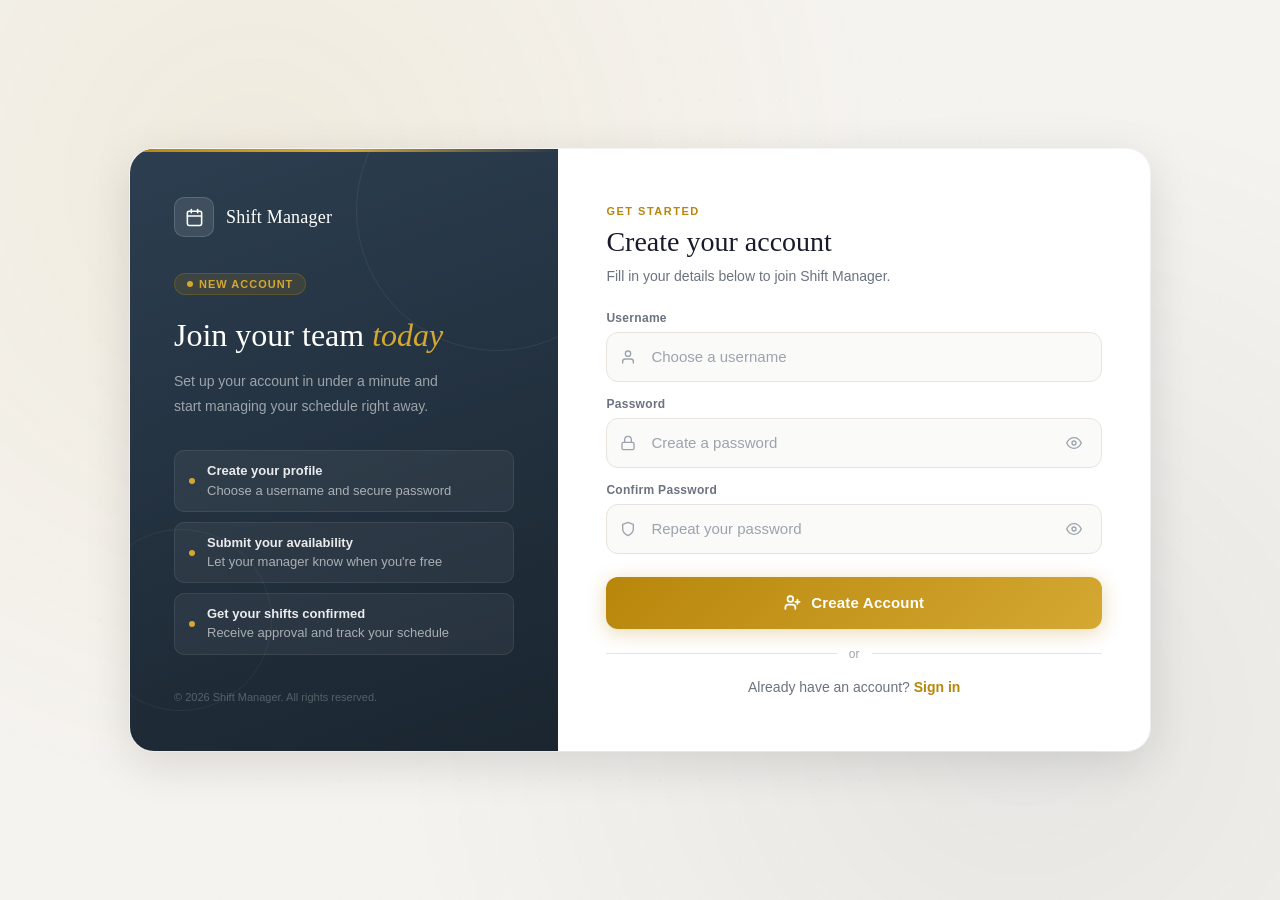
==== commit 51988672: "update register page" ====
--- a/src/main/resources/static/index.html
+++ b/src/main/resources/static/index.html
@@ -418,6 +418,15 @@
 </div><!-- end .main -->
 
 <script>
+/* ── AUTH GUARD ── */
+(function() {
+    const _u = localStorage.getItem("username");
+    const _r = localStorage.getItem("role");
+    if (!_u || !_r) {
+        window.location.href = "register.html";
+    }
+})();
+
 /* ── USER INFO ── */
 const username = localStorage.getItem("username") || "User";
 const role = (localStorage.getItem("role") || "").toLowerCase();
